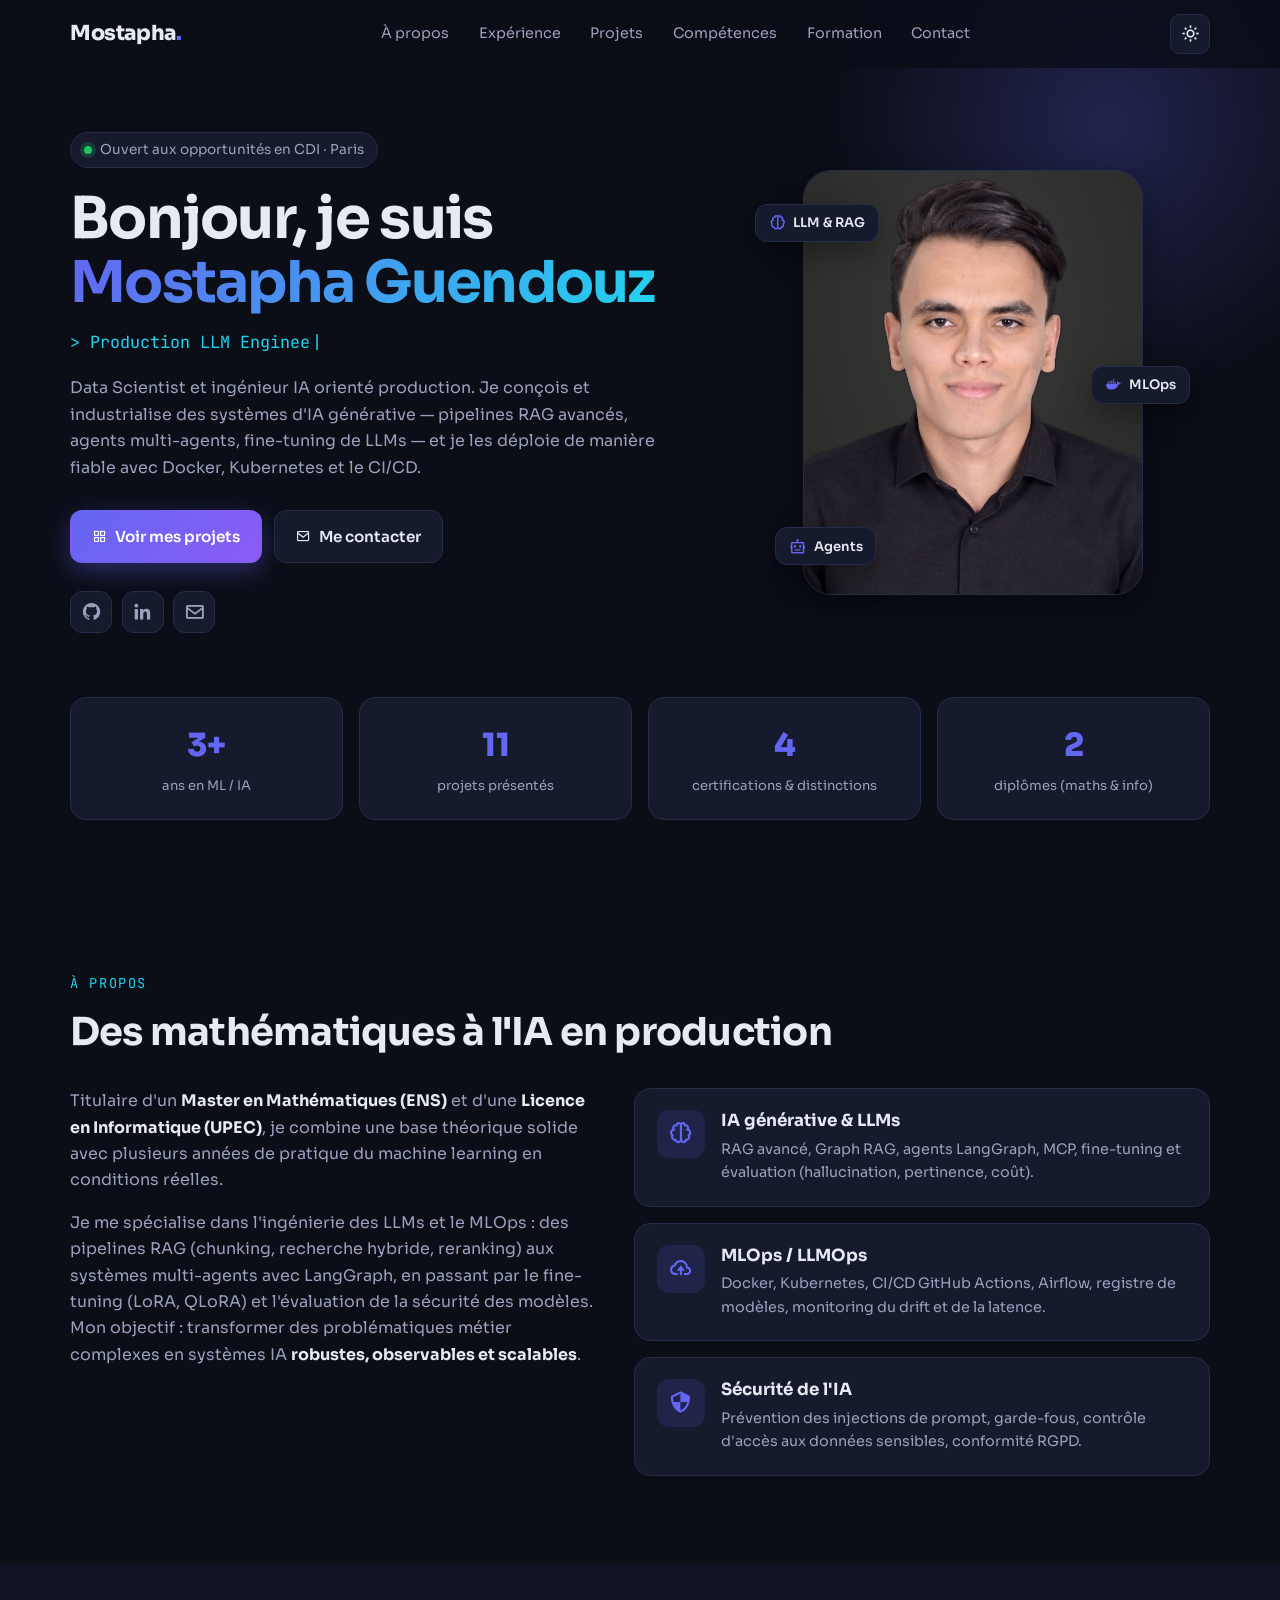
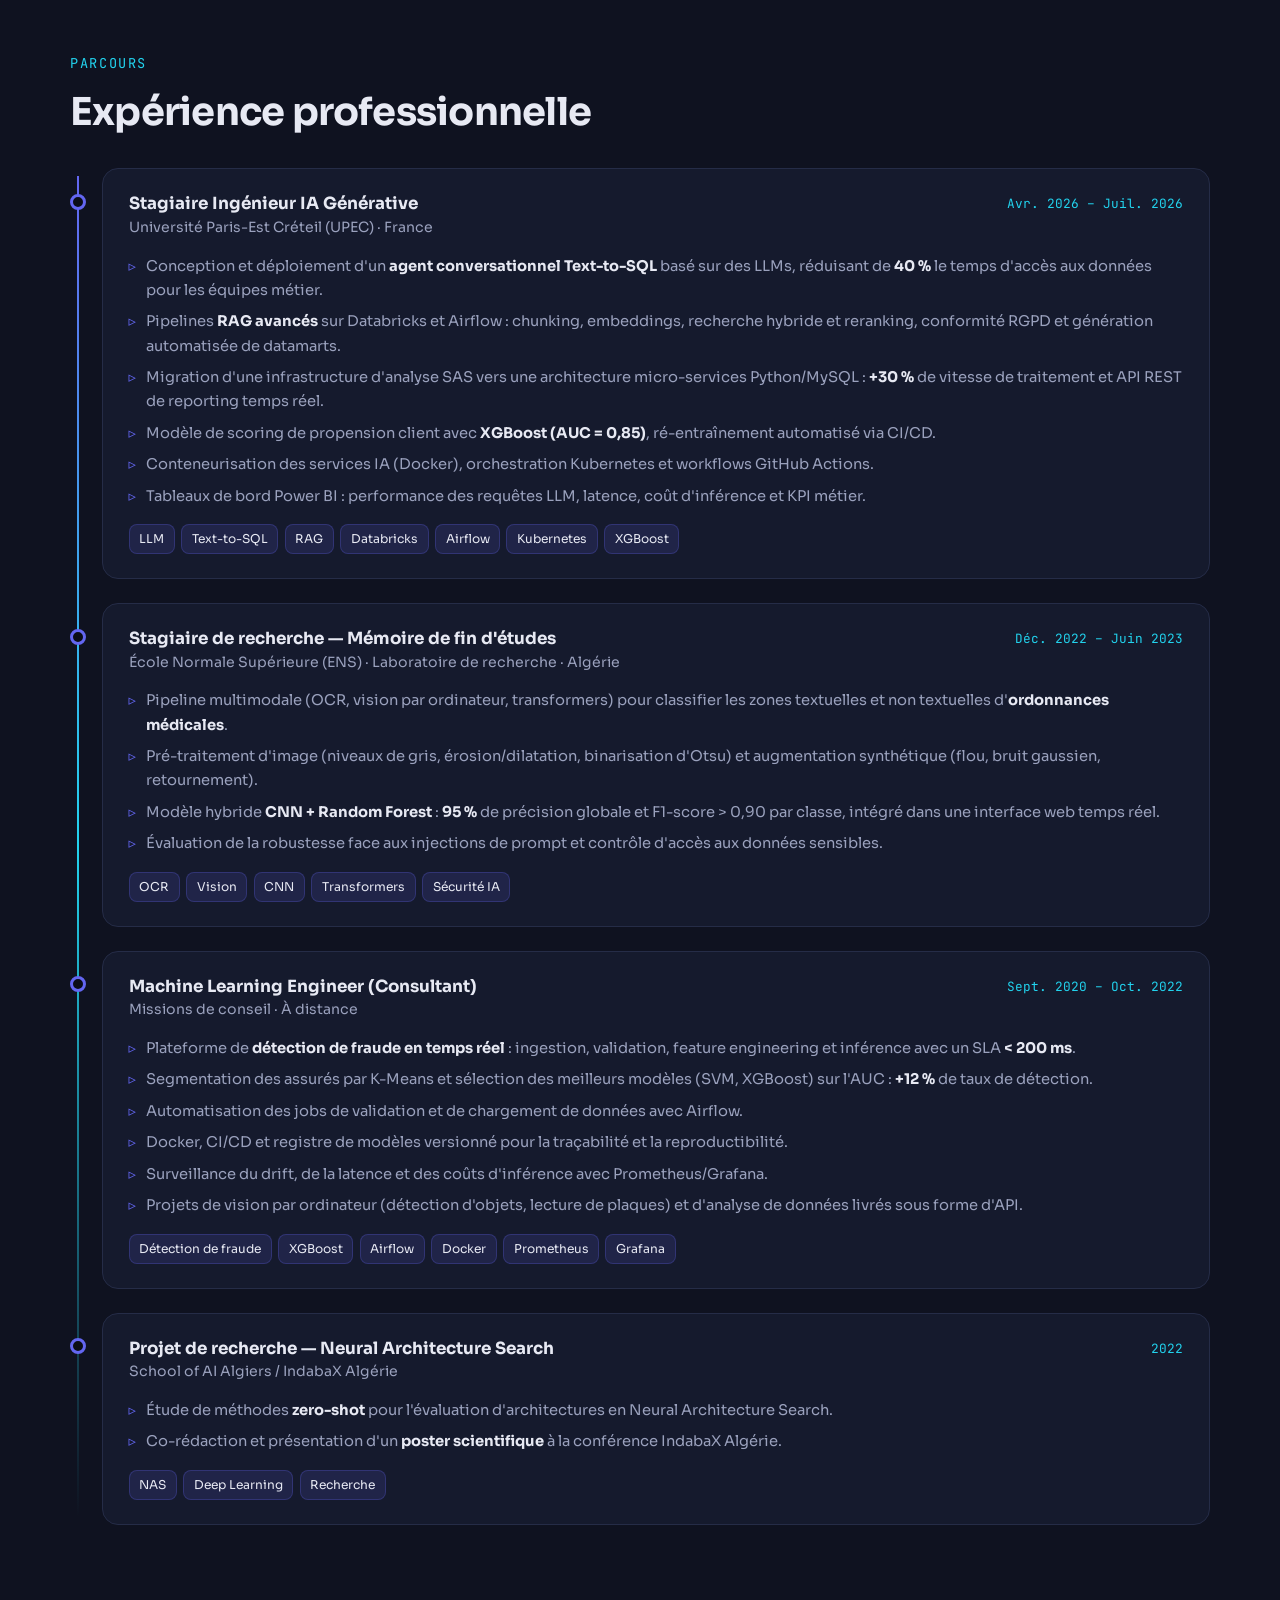
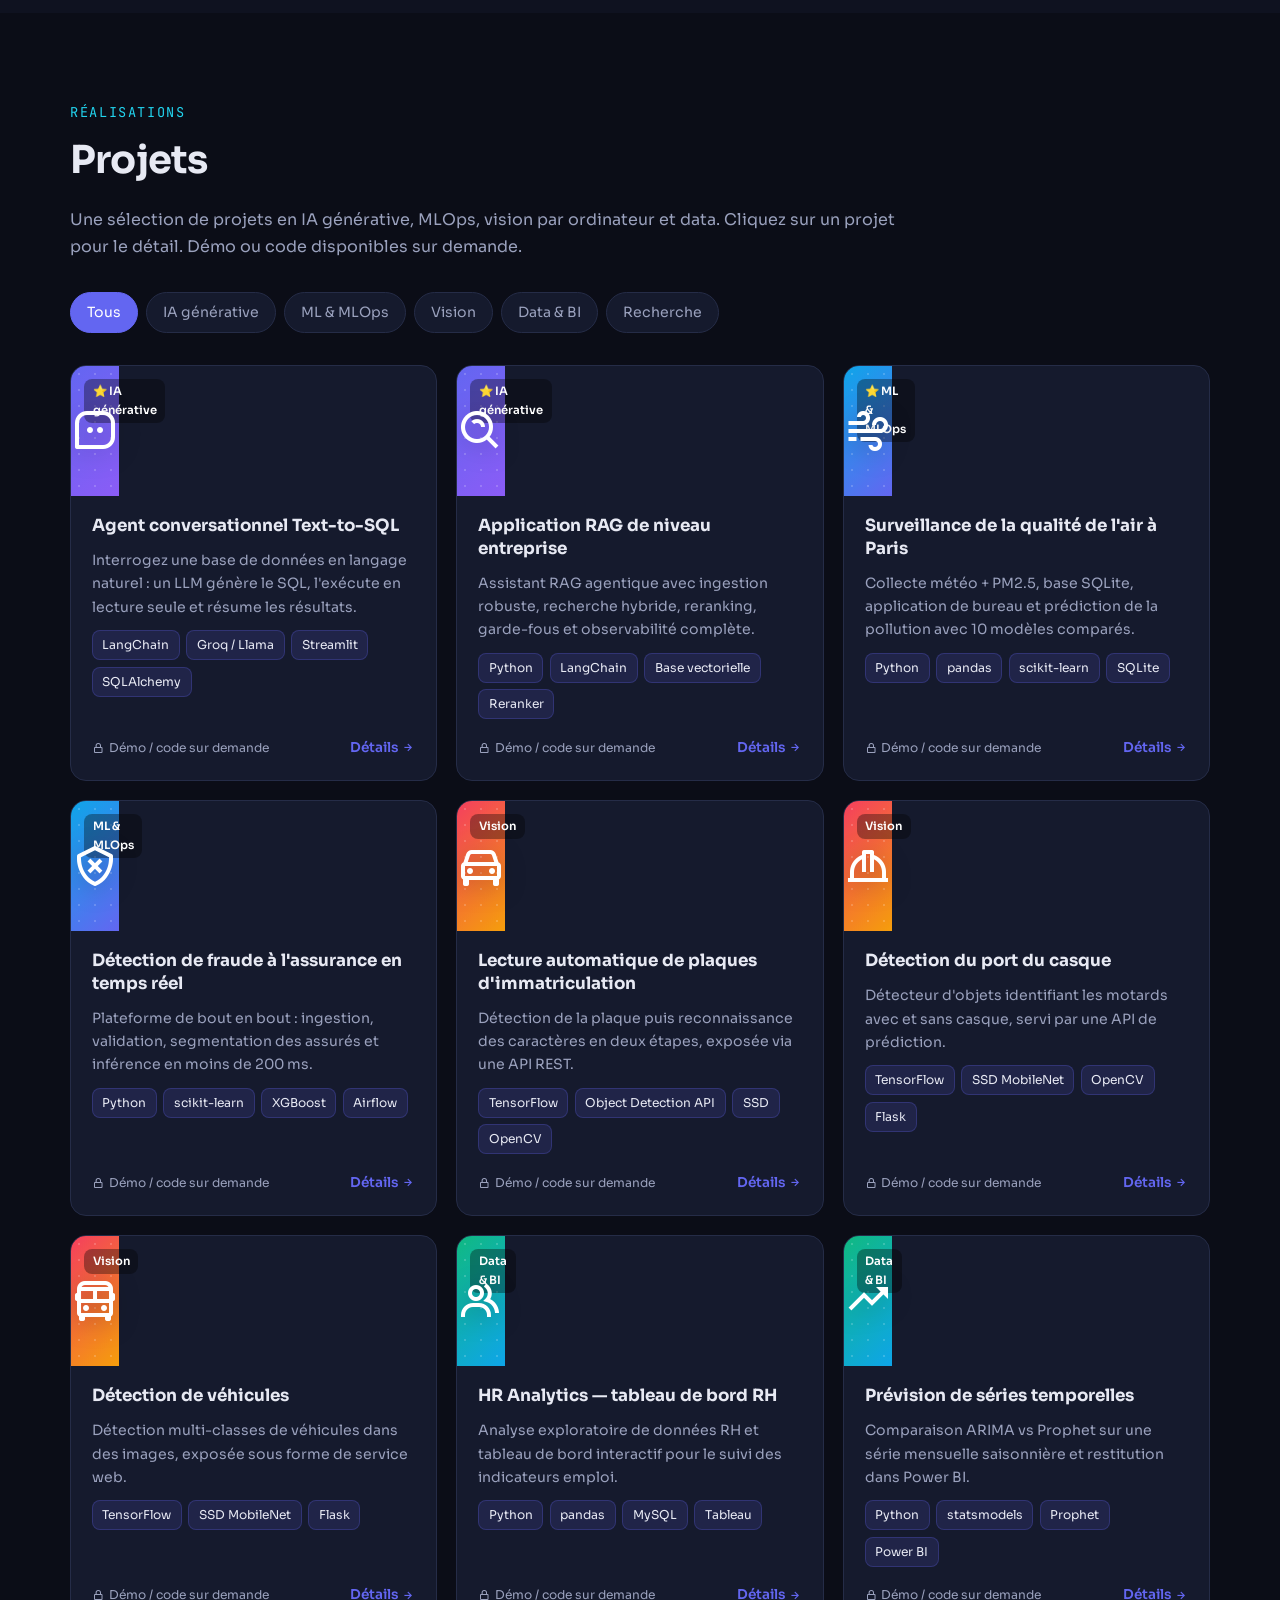
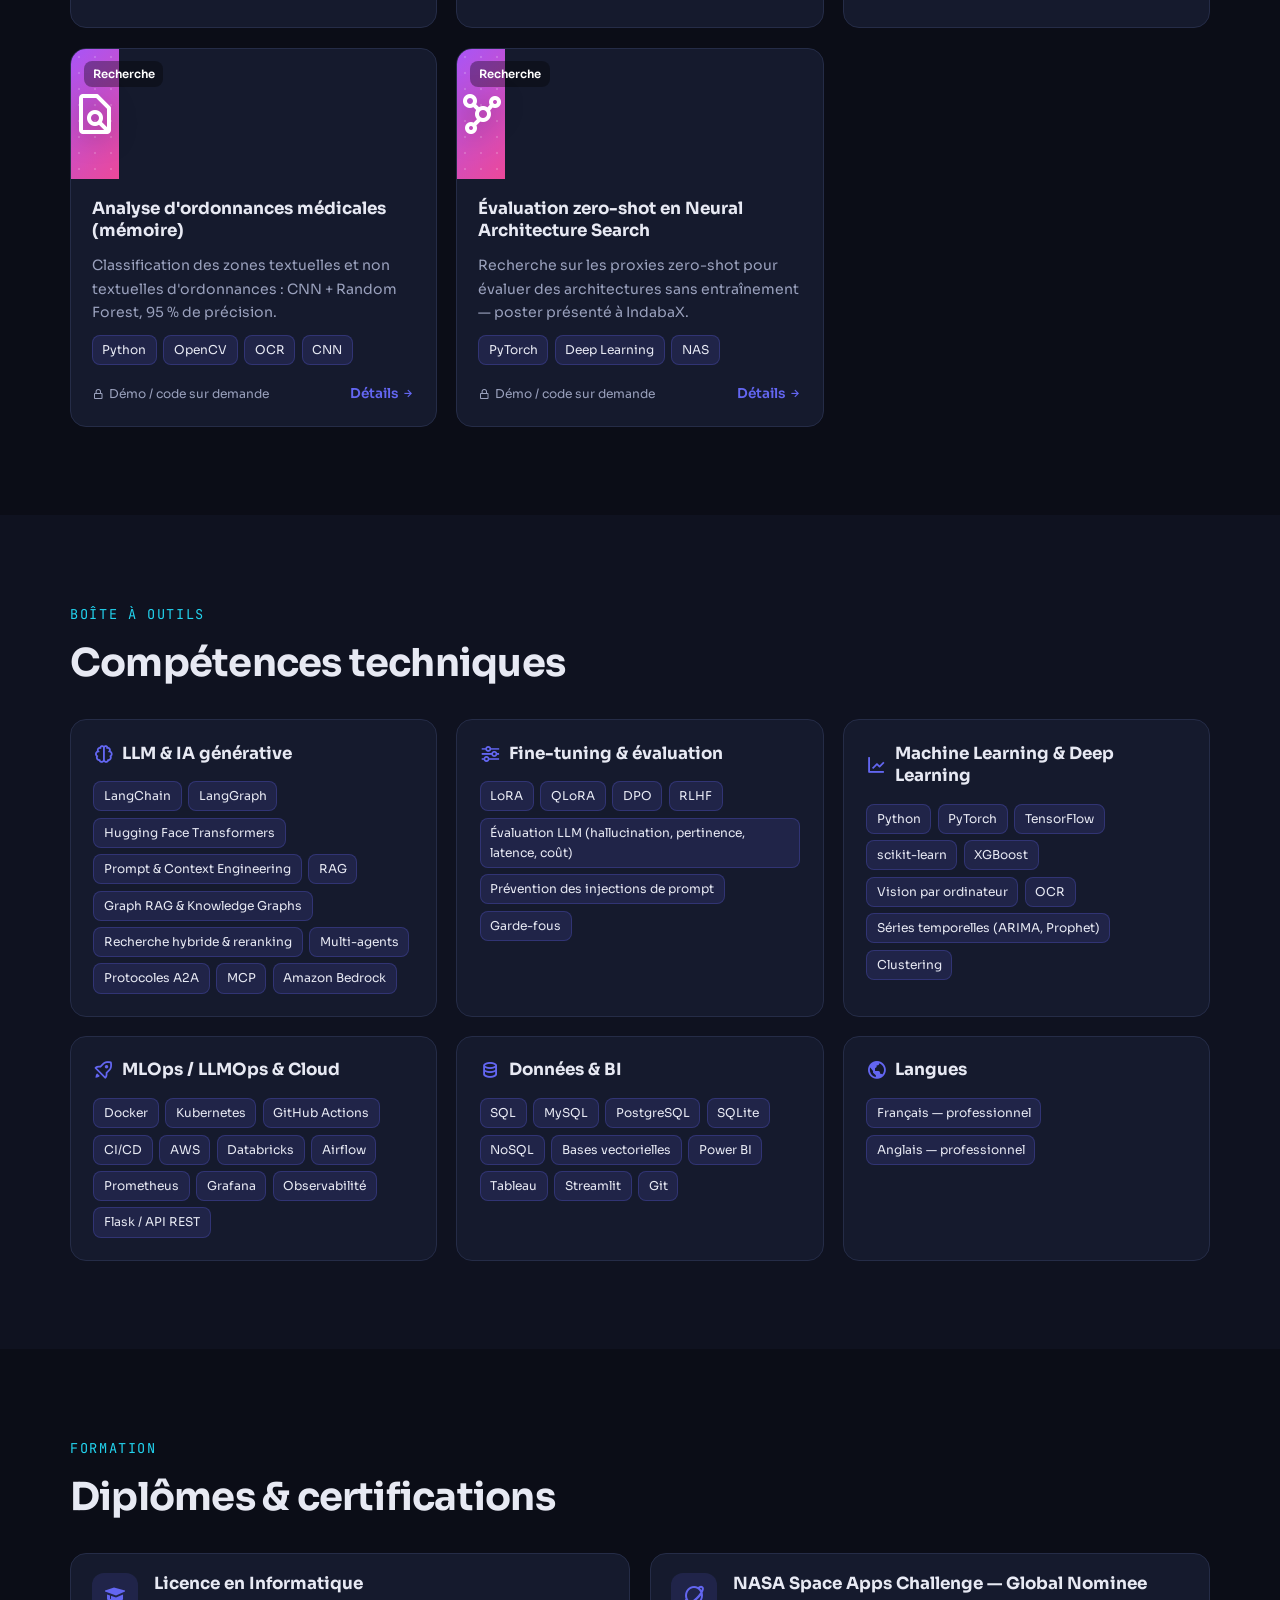
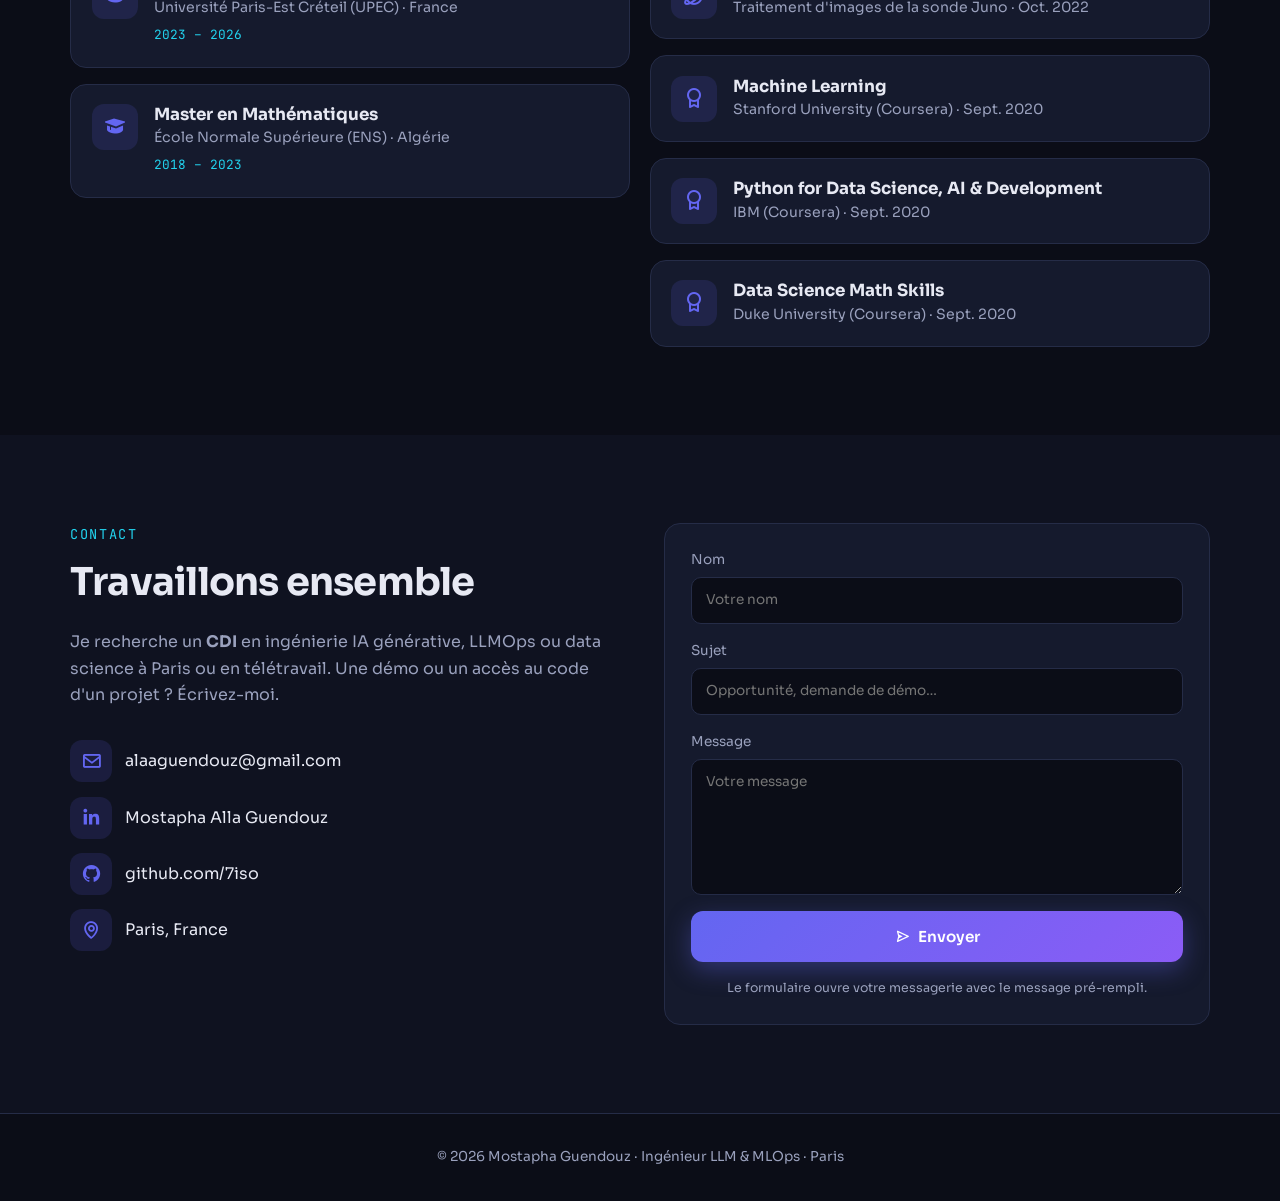
==== index.html @ d2618b4e "Portfolio initial : accueil, expérience, projets, compétences, formation, contact Co-Authored-By: Cl" ====
<!DOCTYPE html>
<html lang="fr" data-theme="dark">
<head>
  <meta charset="UTF-8">
  <meta name="viewport" content="width=device-width, initial-scale=1.0">
  <title>Mostapha Guendouz | Ingénieur LLM & MLOps</title>
  <meta name="description" content="Mostapha Guendouz — Production LLM Engineer, IA générative et MLOps. RAG, agents LangGraph, fine-tuning, déploiement Docker/Kubernetes. Paris, France.">
  <meta property="og:title" content="Mostapha Guendouz | Ingénieur LLM & MLOps">
  <meta property="og:description" content="IA générative, RAG, agents et MLOps en production. Paris, France.">
  <meta property="og:image" content="assets/img/photo.jpg">
  <link rel="icon" href="data:image/svg+xml,<svg xmlns='http://www.w3.org/2000/svg' viewBox='0 0 64 64'><rect width='64' height='64' rx='14' fill='%236366f1'/><text x='50%' y='54%' font-family='Arial' font-weight='700' font-size='30' fill='white' text-anchor='middle' dominant-baseline='middle'>MG</text></svg>">
  <link rel="preconnect" href="https://fonts.googleapis.com">
  <link rel="preconnect" href="https://fonts.gstatic.com" crossorigin>
  <link href="https://fonts.googleapis.com/css2?family=Sora:wght@400;500;600;700;800&family=JetBrains+Mono:wght@400;500&display=swap" rel="stylesheet">
  <link href="https://unpkg.com/boxicons@2.1.4/css/boxicons.min.css" rel="stylesheet">
  <link rel="stylesheet" href="assets/css/style.css">
  <script>try{const t=localStorage.getItem('theme');if(t)document.documentElement.dataset.theme=t;}catch(e){}</script>
</head>
<body>

<header class="nav" id="nav">
  <div class="wrap nav-inner">
    <a href="#accueil" class="brand">Mostapha<span>.</span></a>
    <nav aria-label="Navigation principale">
      <ul class="nav-links" id="navLinks">
        <li><a href="#apropos">À propos</a></li>
        <li><a href="#experience">Expérience</a></li>
        <li><a href="#projets">Projets</a></li>
        <li><a href="#competences">Compétences</a></li>
        <li><a href="#formation">Formation</a></li>
        <li><a href="#contact">Contact</a></li>
      </ul>
    </nav>
    <div class="nav-actions">
      <button class="icon-btn" id="themeToggle" aria-label="Changer de thème"><i class='bx bx-sun'></i></button>
      <button class="icon-btn burger" id="burger" aria-label="Ouvrir le menu" aria-expanded="false"><i class='bx bx-menu'></i></button>
    </div>
  </div>
</header>

<main>
  <!-- ═══ HERO ═══ -->
  <section class="hero" id="accueil">
    <div class="wrap hero-grid">
      <div class="hero-text">
        <p class="eyebrow"><span class="dot"></span> Ouvert aux opportunités en CDI · Paris</p>
        <h1>Bonjour, je suis<br><span class="grad">Mostapha Guendouz</span></h1>
        <p class="role mono">&gt; <span id="typed">Production LLM Engineer</span><span class="caret">|</span></p>
        <p class="lead">
          Data Scientist et ingénieur IA orienté production. Je conçois et industrialise des
          systèmes d'IA générative — pipelines RAG avancés, agents multi-agents, fine-tuning de LLMs —
          et je les déploie de manière fiable avec Docker, Kubernetes et le CI/CD.
        </p>
        <div class="hero-cta">
          <a href="#projets" class="btn btn-primary"><i class='bx bx-grid-alt'></i> Voir mes projets</a>
          <a href="#contact" class="btn btn-ghost"><i class='bx bx-envelope'></i> Me contacter</a>
        </div>
        <div class="socials">
          <a href="https://github.com/7iso" target="_blank" rel="noopener" aria-label="GitHub"><i class='bx bxl-github'></i></a>
          <a href="https://www.linkedin.com/in/mostapha-alla-guendouz-4175531a8/" target="_blank" rel="noopener" aria-label="LinkedIn"><i class='bx bxl-linkedin'></i></a>
          <a href="mailto:alaaguendouz@gmail.com" aria-label="E-mail"><i class='bx bx-envelope'></i></a>
        </div>
      </div>
      <div class="hero-photo">
        <div class="photo-frame">
          <img src="assets/img/photo.jpg" alt="Portrait de Mostapha Guendouz" width="600" height="794">
        </div>
        <div class="chip chip-a"><i class='bx bx-brain'></i> LLM &amp; RAG</div>
        <div class="chip chip-b"><i class='bx bxl-docker'></i> MLOps</div>
        <div class="chip chip-c"><i class='bx bx-bot'></i> Agents</div>
      </div>
    </div>

    <div class="wrap stats">
      <div class="stat"><span class="num" data-count="3" data-suffix="+">0</span><span class="lbl">ans en ML / IA</span></div>
      <div class="stat"><span class="num" data-count="11">0</span><span class="lbl">projets présentés</span></div>
      <div class="stat"><span class="num" data-count="4">0</span><span class="lbl">certifications &amp; distinctions</span></div>
      <div class="stat"><span class="num" data-count="2">0</span><span class="lbl">diplômes (maths &amp; info)</span></div>
    </div>
  </section>

  <!-- ═══ À PROPOS ═══ -->
  <section class="section" id="apropos">
    <div class="wrap">
      <p class="kicker">À propos</p>
      <h2>Des mathématiques à l'IA en production</h2>
      <div class="about-grid">
        <div class="about-text">
          <p>
            Titulaire d'un <strong>Master en Mathématiques (ENS)</strong> et d'une <strong>Licence en Informatique (UPEC)</strong>,
            je combine une base théorique solide avec plusieurs années de pratique du machine learning en conditions réelles.
          </p>
          <p>
            Je me spécialise dans l'ingénierie des LLMs et le MLOps : des pipelines RAG (chunking, recherche hybride, reranking)
            aux systèmes multi-agents avec LangGraph, en passant par le fine-tuning (LoRA, QLoRA) et l'évaluation de la
            sécurité des modèles. Mon objectif : transformer des problématiques métier complexes en systèmes IA
            <strong>robustes, observables et scalables</strong>.
          </p>
        </div>
        <div class="pillars">
          <article class="card pillar">
            <i class='bx bx-brain'></i>
            <h3>IA générative &amp; LLMs</h3>
            <p>RAG avancé, Graph RAG, agents LangGraph, MCP, fine-tuning et évaluation (hallucination, pertinence, coût).</p>
          </article>
          <article class="card pillar">
            <i class='bx bx-cloud-upload'></i>
            <h3>MLOps / LLMOps</h3>
            <p>Docker, Kubernetes, CI/CD GitHub Actions, Airflow, registre de modèles, monitoring du drift et de la latence.</p>
          </article>
          <article class="card pillar">
            <i class='bx bx-shield-quarter'></i>
            <h3>Sécurité de l'IA</h3>
            <p>Prévention des injections de prompt, garde-fous, contrôle d'accès aux données sensibles, conformité RGPD.</p>
          </article>
        </div>
      </div>
    </div>
  </section>

  <!-- ═══ EXPÉRIENCE ═══ -->
  <section class="section alt" id="experience">
    <div class="wrap">
      <p class="kicker">Parcours</p>
      <h2>Expérience professionnelle</h2>
      <ol class="timeline">
        <li class="tl-item">
          <div class="tl-dot"></div>
          <article class="card tl-card">
            <header>
              <div>
                <h3>Stagiaire Ingénieur IA Générative</h3>
                <p class="org">Université Paris-Est Créteil (UPEC) · France</p>
              </div>
              <span class="date">Avr. 2026 – Juil. 2026</span>
            </header>
            <ul>
              <li>Conception et déploiement d'un <strong>agent conversationnel Text-to-SQL</strong> basé sur des LLMs, réduisant de <strong>40 %</strong> le temps d'accès aux données pour les équipes métier.</li>
              <li>Pipelines <strong>RAG avancés</strong> sur Databricks et Airflow : chunking, embeddings, recherche hybride et reranking, conformité RGPD et génération automatisée de datamarts.</li>
              <li>Migration d'une infrastructure d'analyse SAS vers une architecture micro-services Python/MySQL : <strong>+30 %</strong> de vitesse de traitement et API REST de reporting temps réel.</li>
              <li>Modèle de scoring de propension client avec <strong>XGBoost (AUC = 0,85)</strong>, ré-entraînement automatisé via CI/CD.</li>
              <li>Conteneurisation des services IA (Docker), orchestration Kubernetes et workflows GitHub Actions.</li>
              <li>Tableaux de bord Power BI : performance des requêtes LLM, latence, coût d'inférence et KPI métier.</li>
            </ul>
            <div class="tags"><span>LLM</span><span>Text-to-SQL</span><span>RAG</span><span>Databricks</span><span>Airflow</span><span>Kubernetes</span><span>XGBoost</span></div>
          </article>
        </li>
        <li class="tl-item">
          <div class="tl-dot"></div>
          <article class="card tl-card">
            <header>
              <div>
                <h3>Stagiaire de recherche — Mémoire de fin d'études</h3>
                <p class="org">École Normale Supérieure (ENS) · Laboratoire de recherche · Algérie</p>
              </div>
              <span class="date">Déc. 2022 – Juin 2023</span>
            </header>
            <ul>
              <li>Pipeline multimodale (OCR, vision par ordinateur, transformers) pour classifier les zones textuelles et non textuelles d'<strong>ordonnances médicales</strong>.</li>
              <li>Pré-traitement d'image (niveaux de gris, érosion/dilatation, binarisation d'Otsu) et augmentation synthétique (flou, bruit gaussien, retournement).</li>
              <li>Modèle hybride <strong>CNN + Random Forest</strong> : <strong>95 %</strong> de précision globale et F1-score &gt; 0,90 par classe, intégré dans une interface web temps réel.</li>
              <li>Évaluation de la robustesse face aux injections de prompt et contrôle d'accès aux données sensibles.</li>
            </ul>
            <div class="tags"><span>OCR</span><span>Vision</span><span>CNN</span><span>Transformers</span><span>Sécurité IA</span></div>
          </article>
        </li>
        <li class="tl-item">
          <div class="tl-dot"></div>
          <article class="card tl-card">
            <header>
              <div>
                <h3>Machine Learning Engineer (Consultant)</h3>
                <p class="org">Missions de conseil · À distance</p>
              </div>
              <span class="date">Sept. 2020 – Oct. 2022</span>
            </header>
            <ul>
              <li>Plateforme de <strong>détection de fraude en temps réel</strong> : ingestion, validation, feature engineering et inférence avec un SLA <strong>&lt; 200 ms</strong>.</li>
              <li>Segmentation des assurés par K-Means et sélection des meilleurs modèles (SVM, XGBoost) sur l'AUC : <strong>+12 %</strong> de taux de détection.</li>
              <li>Automatisation des jobs de validation et de chargement de données avec Airflow.</li>
              <li>Docker, CI/CD et registre de modèles versionné pour la traçabilité et la reproductibilité.</li>
              <li>Surveillance du drift, de la latence et des coûts d'inférence avec Prometheus/Grafana.</li>
              <li>Projets de vision par ordinateur (détection d'objets, lecture de plaques) et d'analyse de données livrés sous forme d'API.</li>
            </ul>
            <div class="tags"><span>Détection de fraude</span><span>XGBoost</span><span>Airflow</span><span>Docker</span><span>Prometheus</span><span>Grafana</span></div>
          </article>
        </li>
        <li class="tl-item">
          <div class="tl-dot"></div>
          <article class="card tl-card">
            <header>
              <div>
                <h3>Projet de recherche — Neural Architecture Search</h3>
                <p class="org">School of AI Algiers / IndabaX Algérie</p>
              </div>
              <span class="date">2022</span>
            </header>
            <ul>
              <li>Étude de méthodes <strong>zero-shot</strong> pour l'évaluation d'architectures en Neural Architecture Search.</li>
              <li>Co-rédaction et présentation d'un <strong>poster scientifique</strong> à la conférence IndabaX Algérie.</li>
            </ul>
            <div class="tags"><span>NAS</span><span>Deep Learning</span><span>Recherche</span></div>
          </article>
        </li>
      </ol>
    </div>
  </section>

  <!-- ═══ PROJETS ═══ -->
  <section class="section" id="projets">
    <div class="wrap">
      <p class="kicker">Réalisations</p>
      <h2>Projets</h2>
      <p class="section-sub">Une sélection de projets en IA générative, MLOps, vision par ordinateur et data. Cliquez sur un projet pour le détail. Démo ou code disponibles sur demande.</p>
      <div class="filters" role="tablist" aria-label="Filtrer les projets">
        <button class="filter active" data-filter="all">Tous</button>
        <button class="filter" data-filter="llm">IA générative</button>
        <button class="filter" data-filter="mlops">ML &amp; MLOps</button>
        <button class="filter" data-filter="cv">Vision</button>
        <button class="filter" data-filter="data">Data &amp; BI</button>
        <button class="filter" data-filter="research">Recherche</button>
      </div>
      <div class="projects" id="projectGrid"><!-- rendu par main.js --></div>
    </div>
  </section>

  <!-- ═══ COMPÉTENCES ═══ -->
  <section class="section alt" id="competences">
    <div class="wrap">
      <p class="kicker">Boîte à outils</p>
      <h2>Compétences techniques</h2>
      <div class="skills">
        <article class="card skill-group">
          <h3><i class='bx bx-brain'></i> LLM &amp; IA générative</h3>
          <div class="tags"><span>LangChain</span><span>LangGraph</span><span>Hugging Face Transformers</span><span>Prompt &amp; Context Engineering</span><span>RAG</span><span>Graph RAG &amp; Knowledge Graphs</span><span>Recherche hybride &amp; reranking</span><span>Multi-agents</span><span>Protocoles A2A</span><span>MCP</span><span>Amazon Bedrock</span></div>
        </article>
        <article class="card skill-group">
          <h3><i class='bx bx-slider-alt'></i> Fine-tuning &amp; évaluation</h3>
          <div class="tags"><span>LoRA</span><span>QLoRA</span><span>DPO</span><span>RLHF</span><span>Évaluation LLM (hallucination, pertinence, latence, coût)</span><span>Prévention des injections de prompt</span><span>Garde-fous</span></div>
        </article>
        <article class="card skill-group">
          <h3><i class='bx bx-line-chart'></i> Machine Learning &amp; Deep Learning</h3>
          <div class="tags"><span>Python</span><span>PyTorch</span><span>TensorFlow</span><span>scikit-learn</span><span>XGBoost</span><span>Vision par ordinateur</span><span>OCR</span><span>Séries temporelles (ARIMA, Prophet)</span><span>Clustering</span></div>
        </article>
        <article class="card skill-group">
          <h3><i class='bx bx-rocket'></i> MLOps / LLMOps &amp; Cloud</h3>
          <div class="tags"><span>Docker</span><span>Kubernetes</span><span>GitHub Actions</span><span>CI/CD</span><span>AWS</span><span>Databricks</span><span>Airflow</span><span>Prometheus</span><span>Grafana</span><span>Observabilité</span><span>Flask / API REST</span></div>
        </article>
        <article class="card skill-group">
          <h3><i class='bx bx-data'></i> Données &amp; BI</h3>
          <div class="tags"><span>SQL</span><span>MySQL</span><span>PostgreSQL</span><span>SQLite</span><span>NoSQL</span><span>Bases vectorielles</span><span>Power BI</span><span>Tableau</span><span>Streamlit</span><span>Git</span></div>
        </article>
        <article class="card skill-group">
          <h3><i class='bx bx-world'></i> Langues</h3>
          <div class="tags"><span>Français — professionnel</span><span>Anglais — professionnel</span></div>
        </article>
      </div>
    </div>
  </section>

  <!-- ═══ FORMATION ═══ -->
  <section class="section" id="formation">
    <div class="wrap">
      <p class="kicker">Formation</p>
      <h2>Diplômes &amp; certifications</h2>
      <div class="edu-grid">
        <div class="edu-col">
          <article class="card edu">
            <i class='bx bxs-graduation'></i>
            <div>
              <h3>Licence en Informatique</h3>
              <p class="org">Université Paris-Est Créteil (UPEC) · France</p>
              <span class="date">2023 – 2026</span>
            </div>
          </article>
          <article class="card edu">
            <i class='bx bxs-graduation'></i>
            <div>
              <h3>Master en Mathématiques</h3>
              <p class="org">École Normale Supérieure (ENS) · Algérie</p>
              <span class="date">2018 – 2023</span>
            </div>
          </article>
        </div>
        <div class="edu-col">
          <article class="card cert">
            <i class='bx bx-planet'></i>
            <div><h3>NASA Space Apps Challenge — Global Nominee</h3><p class="org">Traitement d'images de la sonde Juno · Oct. 2022</p></div>
          </article>
          <article class="card cert">
            <i class='bx bx-award'></i>
            <div><h3>Machine Learning</h3><p class="org">Stanford University (Coursera) · Sept. 2020</p></div>
          </article>
          <article class="card cert">
            <i class='bx bx-award'></i>
            <div><h3>Python for Data Science, AI &amp; Development</h3><p class="org">IBM (Coursera) · Sept. 2020</p></div>
          </article>
          <article class="card cert">
            <i class='bx bx-award'></i>
            <div><h3>Data Science Math Skills</h3><p class="org">Duke University (Coursera) · Sept. 2020</p></div>
          </article>
        </div>
      </div>
    </div>
  </section>

  <!-- ═══ CONTACT ═══ -->
  <section class="section alt" id="contact">
    <div class="wrap contact">
      <div>
        <p class="kicker">Contact</p>
        <h2>Travaillons ensemble</h2>
        <p class="section-sub">Je recherche un <strong>CDI</strong> en ingénierie IA générative, LLMOps ou data science à Paris ou en télétravail. Une démo ou un accès au code d'un projet ? Écrivez-moi.</p>
        <ul class="contact-list">
          <li><i class='bx bx-envelope'></i><a href="mailto:alaaguendouz@gmail.com">alaaguendouz@gmail.com</a></li>
          <li><i class='bx bxl-linkedin'></i><a href="https://www.linkedin.com/in/mostapha-alla-guendouz-4175531a8/" target="_blank" rel="noopener">Mostapha Alla Guendouz</a></li>
          <li><i class='bx bxl-github'></i><a href="https://github.com/7iso" target="_blank" rel="noopener">github.com/7iso</a></li>
          <li><i class='bx bx-map'></i><span>Paris, France</span></li>
        </ul>
      </div>
      <form class="card contact-form" id="contactForm">
        <label>Nom<input type="text" name="name" required autocomplete="name" placeholder="Votre nom"></label>
        <label>Sujet<input type="text" name="subject" placeholder="Opportunité, demande de démo…"></label>
        <label>Message<textarea name="message" rows="5" required placeholder="Votre message"></textarea></label>
        <button class="btn btn-primary" type="submit"><i class='bx bx-send'></i> Envoyer</button>
        <p class="form-note">Le formulaire ouvre votre messagerie avec le message pré-rempli.</p>
      </form>
    </div>
  </section>
</main>

<footer class="footer">
  <div class="wrap">© <span id="year"></span> Mostapha Guendouz · Ingénieur LLM &amp; MLOps · Paris</div>
</footer>

<!-- Modale projet -->
<div class="modal" id="modal" role="dialog" aria-modal="true" aria-labelledby="modalTitle" hidden>
  <div class="modal-backdrop" data-close></div>
  <div class="modal-panel card">
    <button class="icon-btn modal-close" data-close aria-label="Fermer"><i class='bx bx-x'></i></button>
    <div id="modalBody"></div>
  </div>
</div>

<script src="assets/js/main.js"></script>
</body>
</html>
---- assets/css/style.css ----
:root {
  --bg: #0b0d17;
  --bg-alt: #0f1220;
  --card: #151a2d;
  --card-hover: #1a2038;
  --border: #252c47;
  --text: #e7e9f3;
  --muted: #9aa1bd;
  --accent: #6366f1;
  --accent-2: #22d3ee;
  --accent-soft: rgba(99, 102, 241, .14);
  --shadow: 0 10px 30px rgba(0, 0, 0, .35);
  --radius: 16px;
  --nav-h: 68px;
}
[data-theme="light"] {
  --bg: #f7f8fc;
  --bg-alt: #eef0f8;
  --card: #ffffff;
  --card-hover: #f8f9ff;
  --border: #dfe3f0;
  --text: #151a2d;
  --muted: #5b6283;
  --accent: #4f46e5;
  --accent-2: #0891b2;
  --accent-soft: rgba(79, 70, 229, .1);
  --shadow: 0 10px 30px rgba(30, 40, 90, .08);
}

* { box-sizing: border-box; margin: 0; padding: 0; }
html { scroll-behavior: smooth; scroll-padding-top: var(--nav-h); }
body {
  font-family: 'Sora', system-ui, sans-serif;
  background: var(--bg);
  color: var(--text);
  line-height: 1.65;
  -webkit-font-smoothing: antialiased;
  transition: background .3s, color .3s;
}
img { max-width: 100%; display: block; }
a { color: inherit; text-decoration: none; }
ul { list-style: none; }
button { font: inherit; cursor: pointer; }
.mono { font-family: 'JetBrains Mono', monospace; }
.wrap { width: min(1140px, 100% - 32px); margin-inline: auto; }

/* ── Nav ── */
.nav {
  position: fixed; inset: 0 0 auto; height: var(--nav-h); z-index: 50;
  background: color-mix(in srgb, var(--bg) 80%, transparent);
  backdrop-filter: blur(14px);
  border-bottom: 1px solid transparent;
  transition: border-color .3s;
}
.nav.scrolled { border-bottom-color: var(--border); }
.nav-inner { height: 100%; display: flex; align-items: center; justify-content: space-between; gap: 1rem; }
.brand { font-weight: 800; font-size: 1.3rem; letter-spacing: -.02em; }
.brand span { color: var(--accent); }
.nav-links { display: flex; gap: .25rem; }
.nav-links a { padding: .45rem .8rem; border-radius: 10px; font-size: .9rem; color: var(--muted); transition: color .2s, background .2s; }
.nav-links a:hover, .nav-links a.active { color: var(--text); background: var(--accent-soft); }
.nav-actions { display: flex; gap: .4rem; }
.icon-btn {
  width: 40px; height: 40px; display: grid; place-items: center;
  border-radius: 10px; border: 1px solid var(--border); background: var(--card);
  color: var(--text); font-size: 1.2rem; transition: border-color .2s;
}
.icon-btn:hover { border-color: var(--accent); }
.burger { display: none; }

/* ── Buttons ── */
.btn {
  display: inline-flex; align-items: center; gap: .5rem;
  padding: .8rem 1.3rem; border-radius: 12px; font-weight: 600; font-size: .95rem;
  border: 1px solid transparent; transition: transform .2s, box-shadow .2s, border-color .2s;
}
.btn:hover { transform: translateY(-2px); }
.btn-primary { background: linear-gradient(135deg, var(--accent), #8b5cf6); color: #fff; box-shadow: 0 8px 24px rgba(99, 102, 241, .35); }
.btn-ghost { border-color: var(--border); background: var(--card); }
.btn-ghost:hover { border-color: var(--accent); }

/* ── Hero ── */
.hero { padding: calc(var(--nav-h) + 4rem) 0 4rem; position: relative; overflow: hidden; }
.hero::before {
  content: ""; position: absolute; inset: -20% -10% auto auto; width: 600px; height: 600px;
  background: radial-gradient(circle, rgba(99, 102, 241, .25), transparent 65%);
  pointer-events: none;
}
.hero-grid { display: grid; grid-template-columns: 1.3fr 1fr; gap: 3rem; align-items: center; position: relative; }
.eyebrow { display: inline-flex; align-items: center; gap: .5rem; font-size: .85rem; color: var(--muted); border: 1px solid var(--border); background: var(--card); padding: .35rem .8rem; border-radius: 99px; }
.dot { width: 8px; height: 8px; border-radius: 50%; background: #22c55e; box-shadow: 0 0 0 4px rgba(34, 197, 94, .2); }
.hero h1 { font-size: clamp(2.2rem, 5vw, 3.6rem); line-height: 1.12; margin: 1.2rem 0 .8rem; letter-spacing: -.03em; }
.grad { background: linear-gradient(120deg, var(--accent), var(--accent-2)); -webkit-background-clip: text; background-clip: text; color: transparent; }
.role { color: var(--accent-2); font-size: 1.05rem; min-height: 1.6em; }
.caret { animation: blink 1s steps(1) infinite; margin-left: 2px; }
@keyframes blink { 50% { opacity: 0; } }
.lead { color: var(--muted); margin: 1.2rem 0 1.8rem; max-width: 56ch; }
.hero-cta { display: flex; flex-wrap: wrap; gap: .8rem; }
.socials { display: flex; gap: .6rem; margin-top: 1.8rem; }
.socials a { width: 42px; height: 42px; display: grid; place-items: center; border-radius: 12px; border: 1px solid var(--border); background: var(--card); font-size: 1.3rem; color: var(--muted); transition: color .2s, border-color .2s; }
.socials a:hover { color: var(--accent); border-color: var(--accent); }

.hero-photo { position: relative; justify-self: center; width: min(340px, 80vw); }
.photo-frame {
  border-radius: 28px; overflow: hidden; aspect-ratio: 4 / 5;
  border: 1px solid var(--border); box-shadow: var(--shadow);
  background: linear-gradient(160deg, var(--accent-soft), transparent);
}
.photo-frame img { width: 100%; height: 100%; object-fit: cover; }
.chip {
  position: absolute; display: flex; align-items: center; gap: .4rem;
  padding: .45rem .8rem; border-radius: 12px; font-size: .82rem; font-weight: 600;
  background: var(--card); border: 1px solid var(--border); box-shadow: var(--shadow);
  animation: float 5s ease-in-out infinite;
}
.chip i { color: var(--accent); font-size: 1.1rem; }
.chip-a { top: 8%; left: -14%; }
.chip-b { top: 46%; right: -14%; animation-delay: -1.5s; }
.chip-c { bottom: 7%; left: -8%; animation-delay: -3s; }
@keyframes float { 50% { transform: translateY(-8px); } }

.stats { display: grid; grid-template-columns: repeat(4, 1fr); gap: 1rem; margin-top: 4rem; position: relative; }
.stat { background: var(--card); border: 1px solid var(--border); border-radius: var(--radius); padding: 1.3rem; text-align: center; }
.stat .num { display: block; font-size: 2rem; font-weight: 800; color: var(--accent); }
.stat .lbl { font-size: .82rem; color: var(--muted); }

/* ── Sections ── */
.section { padding: 5.5rem 0; }
.section.alt { background: var(--bg-alt); }
.kicker { font-family: 'JetBrains Mono', monospace; color: var(--accent-2); font-size: .85rem; text-transform: uppercase; letter-spacing: .12em; }
h2 { font-size: clamp(1.7rem, 3.5vw, 2.4rem); letter-spacing: -.02em; margin: .4rem 0 1.5rem; }
h3 { font-size: 1.05rem; line-height: 1.35; }
.section-sub { color: var(--muted); max-width: 70ch; margin-top: -.6rem; margin-bottom: 2rem; }
.card { background: var(--card); border: 1px solid var(--border); border-radius: var(--radius); }

.tags { display: flex; flex-wrap: wrap; gap: .4rem; }
.tags span { font-size: .76rem; padding: .25rem .6rem; border-radius: 8px; background: var(--accent-soft); color: var(--text); border: 1px solid color-mix(in srgb, var(--accent) 25%, transparent); }

/* About */
.about-grid { display: grid; grid-template-columns: 1fr 1.1fr; gap: 2.5rem; align-items: start; }
.about-text p { color: var(--muted); margin-bottom: 1rem; }
.about-text strong { color: var(--text); }
.pillars { display: grid; gap: 1rem; }
.pillar { padding: 1.3rem 1.4rem; display: grid; grid-template-columns: auto 1fr; gap: .3rem 1rem; }
.pillar i { grid-row: span 2; font-size: 1.6rem; color: var(--accent); background: var(--accent-soft); width: 48px; height: 48px; display: grid; place-items: center; border-radius: 12px; }
.pillar p { color: var(--muted); font-size: .9rem; }

/* Timeline */
.timeline { position: relative; padding-left: 2rem; display: grid; gap: 1.5rem; list-style: none; }
.timeline::before { content: ""; position: absolute; left: 7px; top: 8px; bottom: 8px; width: 2px; background: linear-gradient(var(--accent), var(--accent-2), transparent); }
.tl-item { position: relative; }
.tl-dot { position: absolute; left: -2rem; top: 1.6rem; width: 16px; height: 16px; border-radius: 50%; background: var(--bg); border: 3px solid var(--accent); }
.tl-card { padding: 1.5rem 1.6rem; }
.tl-card header { display: flex; justify-content: space-between; gap: 1rem; flex-wrap: wrap; margin-bottom: .9rem; }
.org { color: var(--muted); font-size: .88rem; }
.date { font-family: 'JetBrains Mono', monospace; font-size: .8rem; color: var(--accent-2); white-space: nowrap; }
.tl-card ul { display: grid; gap: .45rem; margin-bottom: 1rem; }
.tl-card li { position: relative; padding-left: 1.1rem; color: var(--muted); font-size: .92rem; }
.tl-card li::before { content: "▹"; position: absolute; left: 0; color: var(--accent); }
.tl-card li strong { color: var(--text); }

/* Projects */
.filters { display: flex; flex-wrap: wrap; gap: .5rem; margin-bottom: 2rem; }
.filter { padding: .5rem 1rem; border-radius: 99px; border: 1px solid var(--border); background: var(--card); color: var(--muted); font-size: .88rem; transition: all .2s; }
.filter:hover { color: var(--text); }
.filter.active { background: var(--accent); border-color: var(--accent); color: #fff; }
.projects { display: grid; grid-template-columns: repeat(auto-fill, minmax(320px, 1fr)); gap: 1.2rem; }
.proj {
  display: flex; flex-direction: column; overflow: hidden; text-align: left; color: var(--text);
  transition: transform .25s, border-color .25s, box-shadow .25s;
}
.proj:hover { transform: translateY(-4px); border-color: var(--accent); box-shadow: var(--shadow); }
.proj.hide { display: none; }
.proj-cover { height: 130px; display: grid; place-items: center; position: relative; font-size: 3rem; color: #fff; }
.proj-cover::after { content: ""; position: absolute; inset: 0; background-image: radial-gradient(rgba(255,255,255,.18) 1px, transparent 1px); background-size: 16px 16px; }
.proj-cover i { position: relative; z-index: 1; filter: drop-shadow(0 4px 12px rgba(0,0,0,.25)); }
.badge { position: absolute; top: .8rem; left: .8rem; z-index: 1; font-size: .72rem; font-weight: 600; padding: .2rem .55rem; border-radius: 8px; background: rgba(0,0,0,.35); color: #fff; }
.proj-body { padding: 1.2rem 1.3rem 1.3rem; display: flex; flex-direction: column; gap: .7rem; flex: 1; }
.proj-body p { color: var(--muted); font-size: .88rem; }
.proj-foot { margin-top: auto; display: flex; justify-content: space-between; align-items: center; padding-top: .4rem; font-size: .85rem; }
.proj-foot .more { color: var(--accent); font-weight: 600; display: inline-flex; align-items: center; gap: .2rem; }
.on-demand { color: var(--muted); font-size: .76rem; display: inline-flex; align-items: center; gap: .3rem; }

/* Skills */
.skills { display: grid; grid-template-columns: repeat(auto-fill, minmax(320px, 1fr)); gap: 1.2rem; }
.skill-group { padding: 1.4rem; }
.skill-group h3 { display: flex; align-items: center; gap: .5rem; margin-bottom: 1rem; }
.skill-group h3 i { color: var(--accent); font-size: 1.3rem; }

/* Education */
.edu-grid { display: grid; grid-template-columns: 1fr 1fr; gap: 1.2rem; }
.edu-col { display: grid; gap: 1rem; align-content: start; }
.edu, .cert { padding: 1.2rem 1.3rem; display: flex; gap: 1rem; align-items: flex-start; }
.edu > i, .cert > i { font-size: 1.5rem; color: var(--accent); background: var(--accent-soft); min-width: 46px; height: 46px; display: grid; place-items: center; border-radius: 12px; }
.edu .date { display: inline-block; margin-top: .3rem; }

/* Contact */
.contact { display: grid; grid-template-columns: 1fr 1fr; gap: 3rem; align-items: start; }
.contact-list { display: grid; gap: .9rem; }
.contact-list li { display: flex; align-items: center; gap: .8rem; }
.contact-list i { font-size: 1.3rem; color: var(--accent); background: var(--accent-soft); width: 42px; height: 42px; display: grid; place-items: center; border-radius: 12px; }
.contact-list a:hover { color: var(--accent); }
.contact-form { padding: 1.6rem; display: grid; gap: 1rem; }
.contact-form label { display: grid; gap: .35rem; font-size: .85rem; color: var(--muted); }
.contact-form input, .contact-form textarea {
  font: inherit; color: var(--text); background: var(--bg); border: 1px solid var(--border);
  border-radius: 10px; padding: .7rem .9rem; resize: vertical;
}
.contact-form input:focus, .contact-form textarea:focus { outline: none; border-color: var(--accent); }
.contact-form .btn { justify-content: center; border: none; }
.form-note { font-size: .78rem; color: var(--muted); text-align: center; }

.footer { padding: 2rem 0; text-align: center; color: var(--muted); font-size: .85rem; border-top: 1px solid var(--border); }

/* Modal */
.modal { position: fixed; inset: 0; z-index: 100; display: grid; place-items: center; padding: 16px; }
.modal[hidden] { display: none; }
.modal-backdrop { position: absolute; inset: 0; background: rgba(5, 7, 15, .7); backdrop-filter: blur(4px); }
.modal-panel { position: relative; width: min(720px, 100%); max-height: 88vh; overflow-y: auto; padding: 0; animation: pop .25s ease; }
@keyframes pop { from { transform: translateY(14px); opacity: 0; } }
.modal-close { position: absolute; top: .8rem; right: .8rem; z-index: 2; }
.modal-head { padding: 1.8rem 1.8rem 1.4rem; color: #fff; }
.modal-head .badge { position: static; display: inline-block; margin-bottom: .6rem; }
.modal-head h3 { font-size: 1.4rem; }
.modal-head p { opacity: .9; font-size: .9rem; margin-top: .3rem; }
.modal-content { padding: 1.5rem 1.8rem 1.8rem; display: grid; gap: 1.2rem; }
.modal-content h4 { font-size: .8rem; text-transform: uppercase; letter-spacing: .1em; color: var(--accent-2); font-family: 'JetBrains Mono', monospace; margin-bottom: .5rem; }
.modal-content > p { color: var(--muted); }
.modal-content ul { display: grid; gap: .4rem; }
.modal-content li { position: relative; padding-left: 1.1rem; color: var(--muted); font-size: .92rem; }
.modal-content li::before { content: "▹"; position: absolute; left: 0; color: var(--accent); }
.metrics { display: flex; flex-wrap: wrap; gap: .6rem; }
.metric { padding: .6rem .9rem; border-radius: 12px; background: var(--accent-soft); font-weight: 700; color: var(--accent); font-size: .95rem; }
.metric small { display: block; font-weight: 400; font-size: .72rem; color: var(--muted); }
.request { display: flex; flex-wrap: wrap; align-items: center; justify-content: space-between; gap: 1rem; padding: 1rem 1.2rem; border-radius: 12px; border: 1px dashed var(--border); }
.request span { color: var(--muted); font-size: .88rem; display: inline-flex; align-items: center; gap: .4rem; }

/* Reveal */
.reveal { opacity: 0; transform: translateY(18px); transition: opacity .6s ease, transform .6s ease; }
.reveal.in { opacity: 1; transform: none; }

/* ── Responsive ── */
@media (max-width: 960px) {
  .hero-grid, .about-grid, .contact, .edu-grid { grid-template-columns: 1fr; }
  .hero-photo { order: -1; width: min(260px, 70vw); }
  .chip-a { left: -20%; } .chip-b { right: -20%; } .chip-c { left: -12%; }
  .stats { grid-template-columns: repeat(2, 1fr); }
}
@media (max-width: 820px) {
  .burger { display: grid; }
  .nav-links {
    position: fixed; top: var(--nav-h); left: 0; right: 0; flex-direction: column; gap: 0;
    background: var(--bg); border-bottom: 1px solid var(--border); padding: .5rem 16px 1rem;
    transform: translateY(-120%); transition: transform .3s; z-index: -1;
  }
  .nav-links.open { transform: none; }
  .nav-links a { display: block; padding: .8rem; }
}
@media (max-width: 520px) {
  .projects, .skills { grid-template-columns: 1fr; }
  .chip { display: none; }
  .section { padding: 4rem 0; }
  .modal-head, .modal-content { padding-left: 1.2rem; padding-right: 1.2rem; }
}
@media (prefers-reduced-motion: reduce) {
  html { scroll-behavior: auto; }
  *, *::before, *::after { animation: none !important; transition: none !important; }
  .reveal { opacity: 1; transform: none; }
}
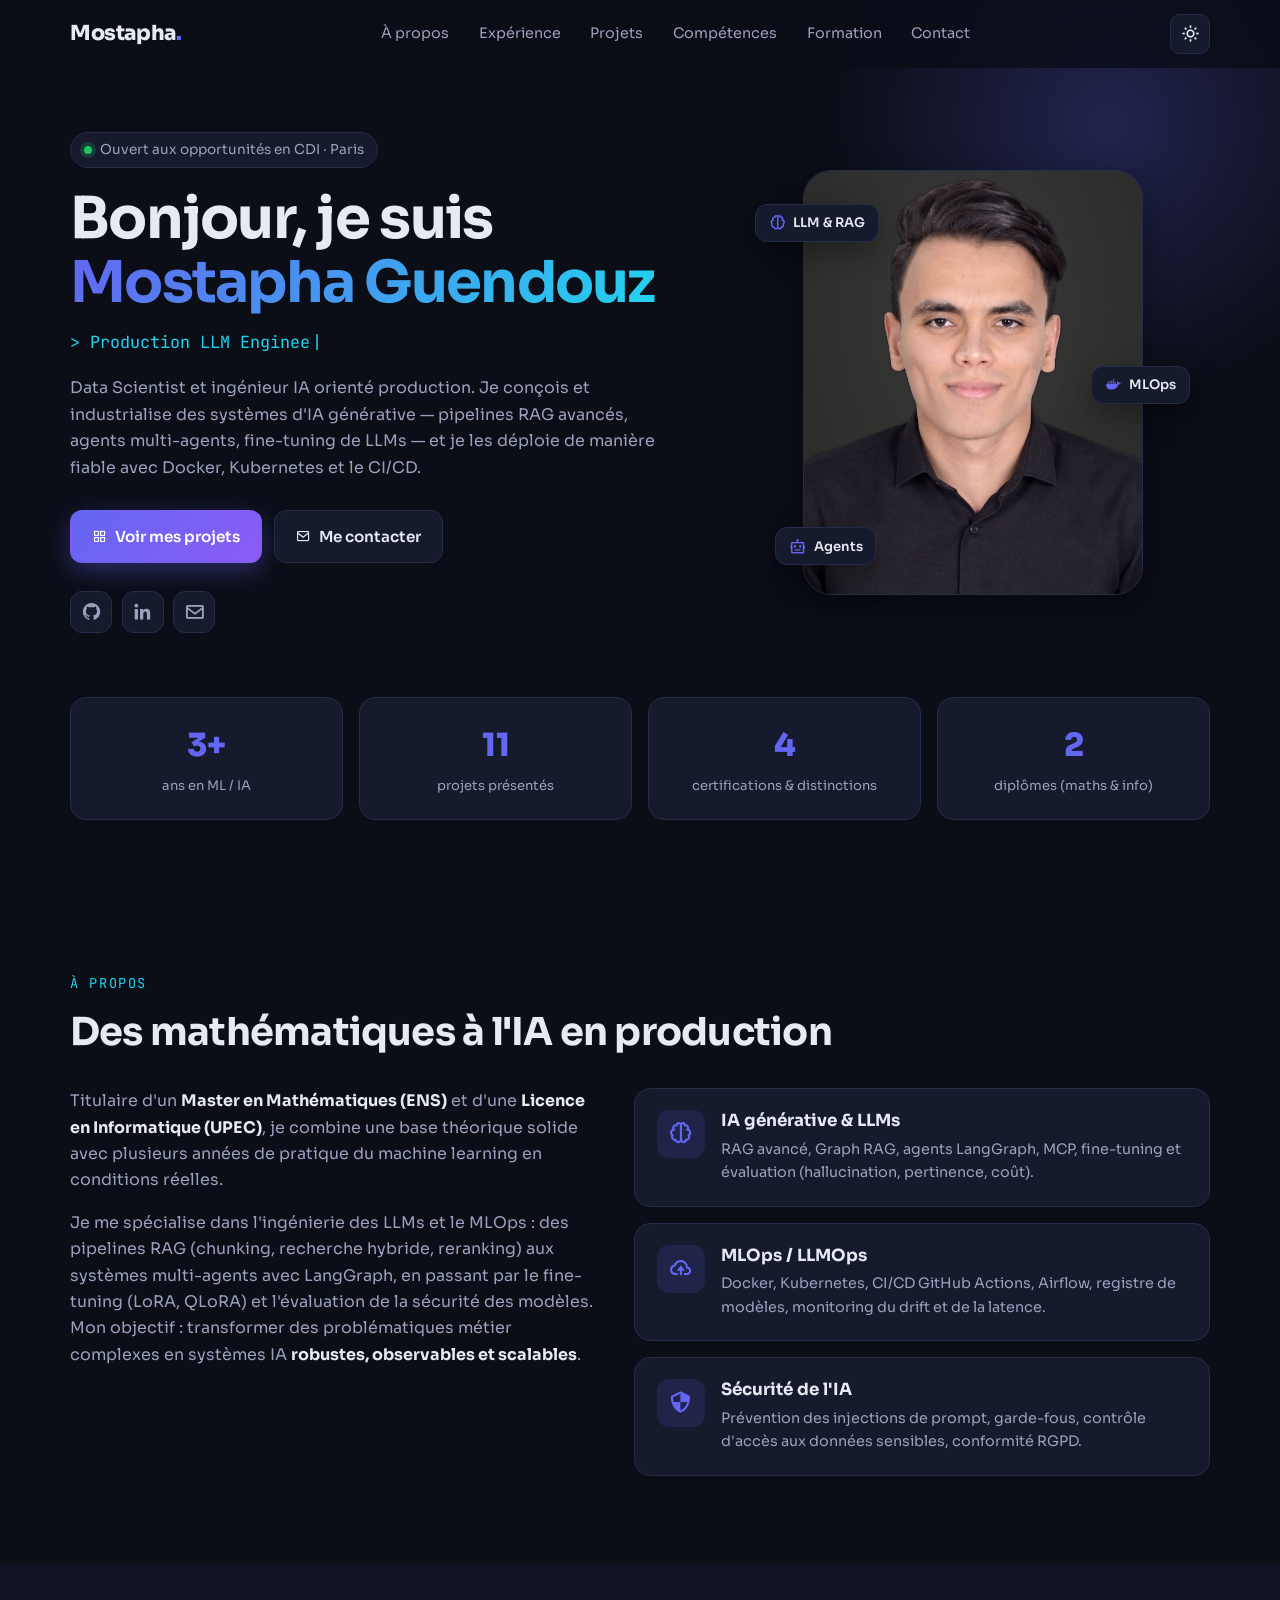
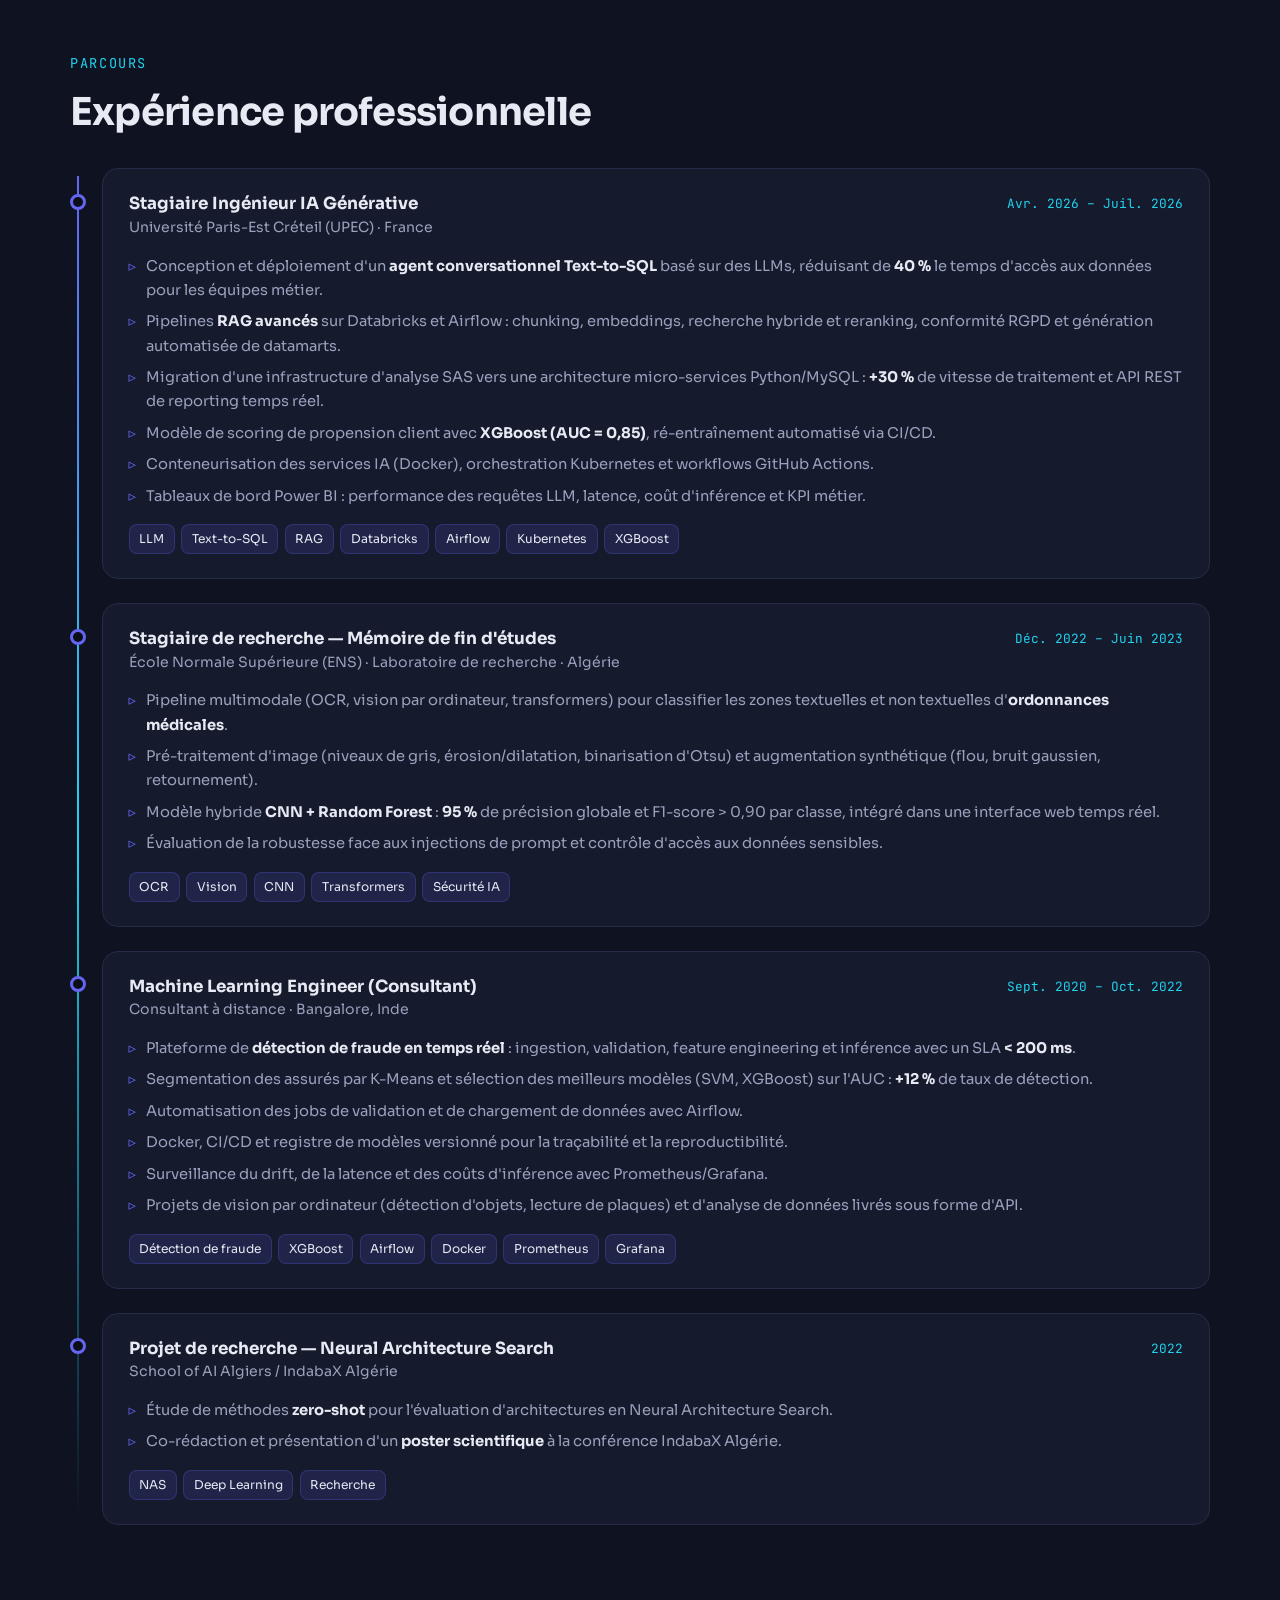
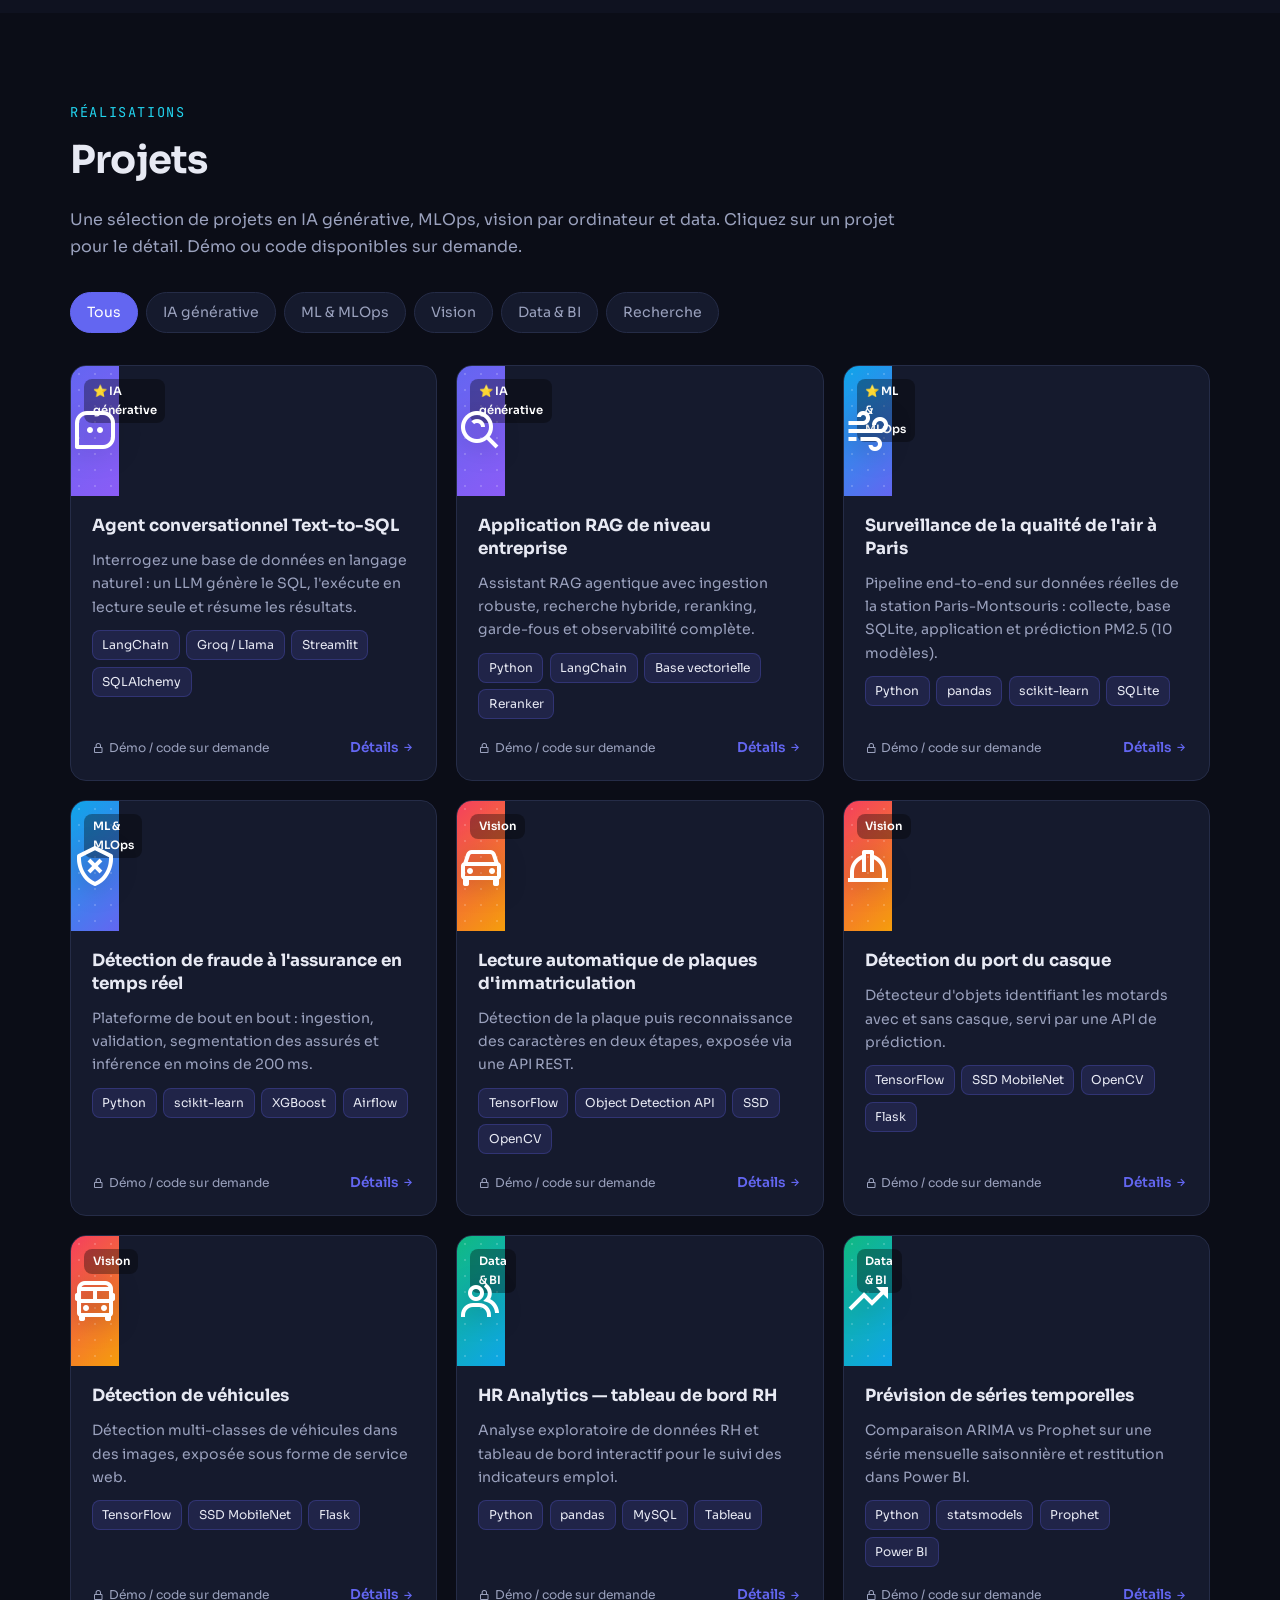
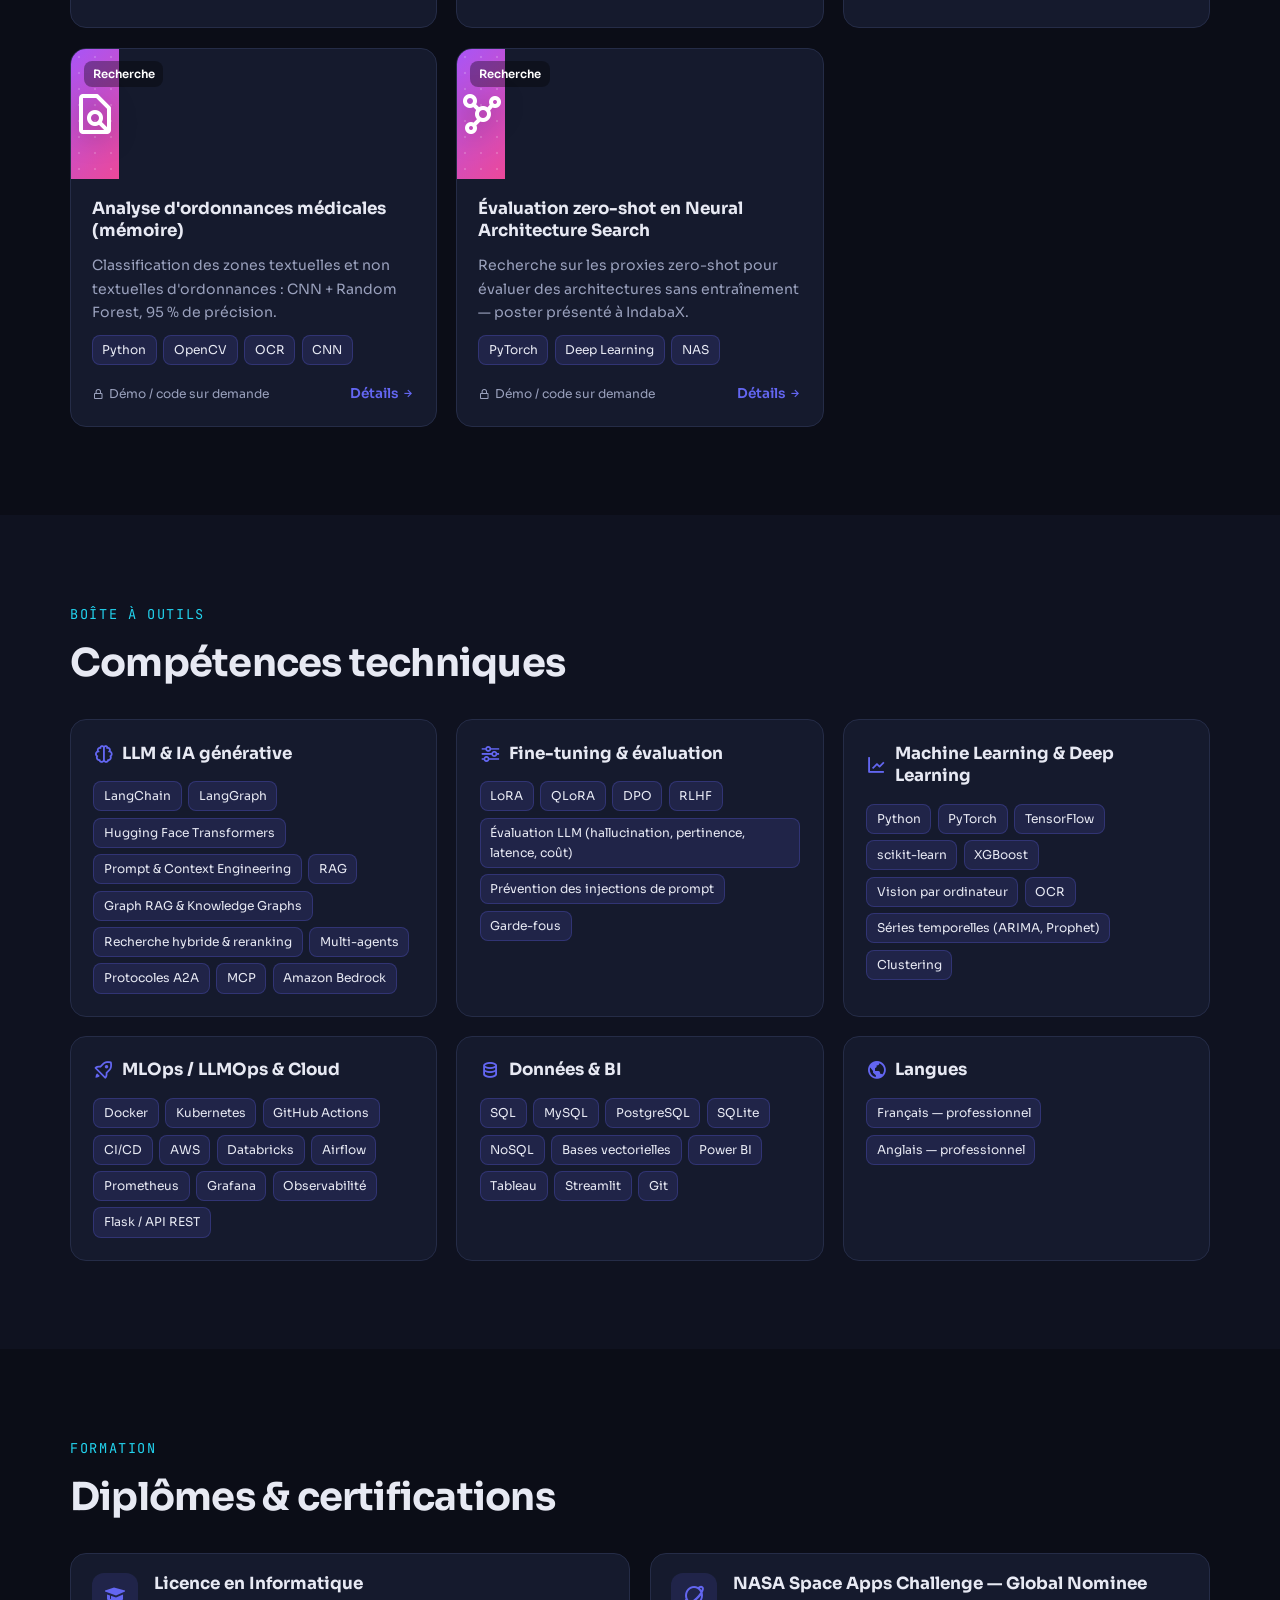
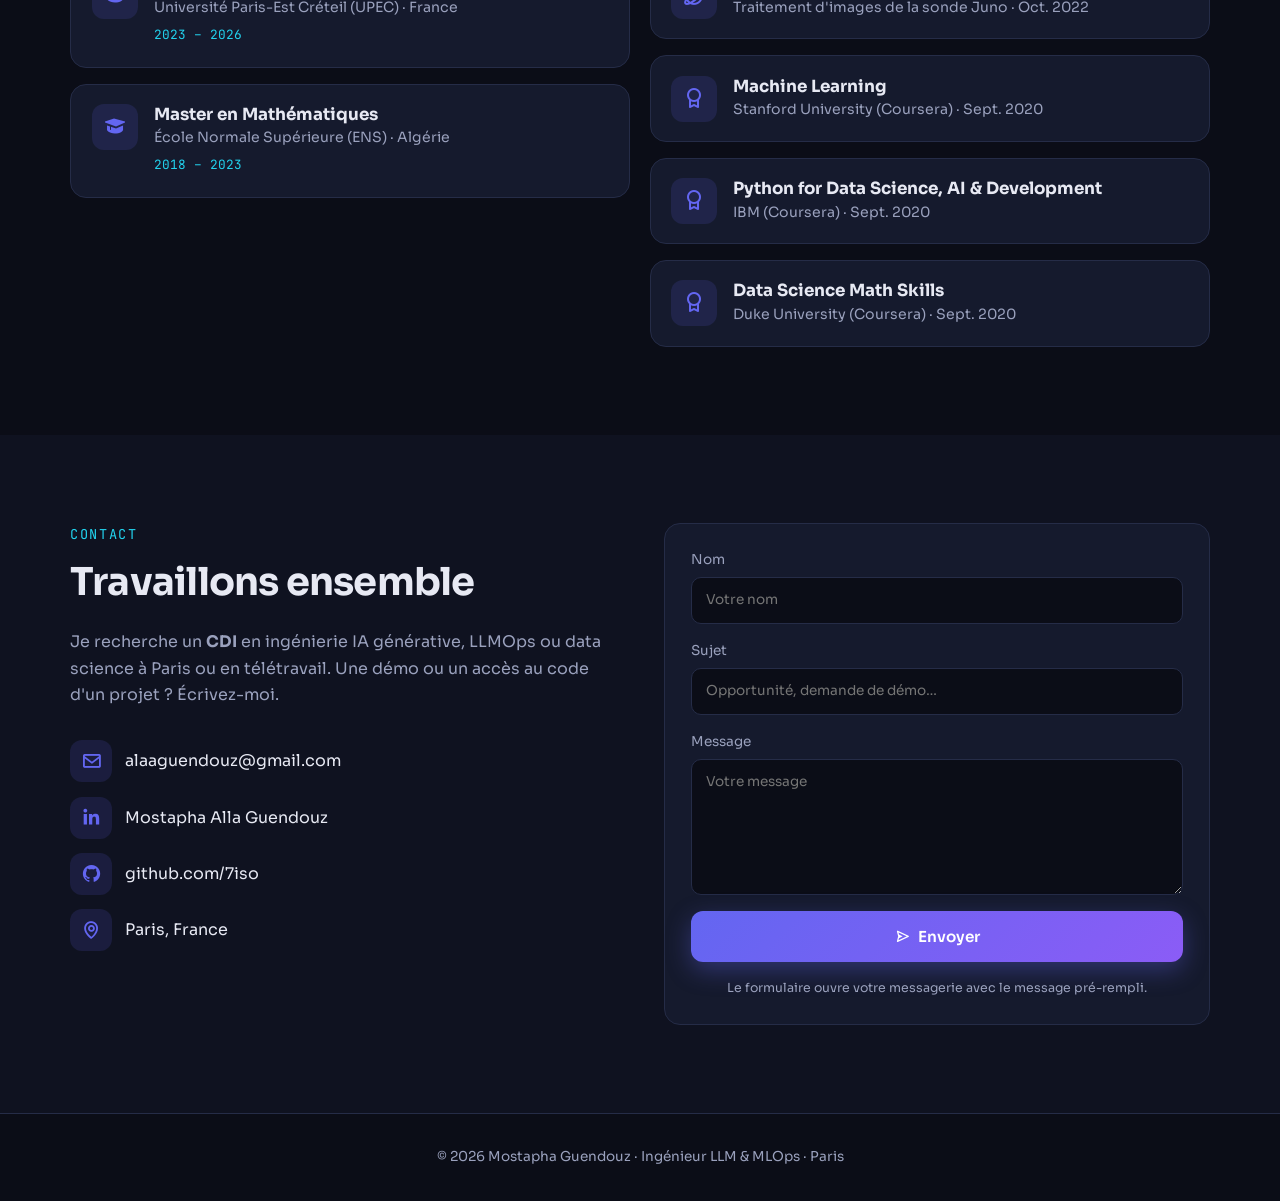
==== commit 168c2fc2: "Précise le contexte des projets : freelance, consultant à distance (Bangalore), pipeline AQI end-to-" ====
--- a/index.html
+++ b/index.html
@@ -170,7 +170,7 @@
             <header>
               <div>
                 <h3>Machine Learning Engineer (Consultant)</h3>
-                <p class="org">Missions de conseil · À distance</p>
+                <p class="org">Consultant à distance · Bangalore, Inde</p>
               </div>
               <span class="date">Sept. 2020 – Oct. 2022</span>
             </header>
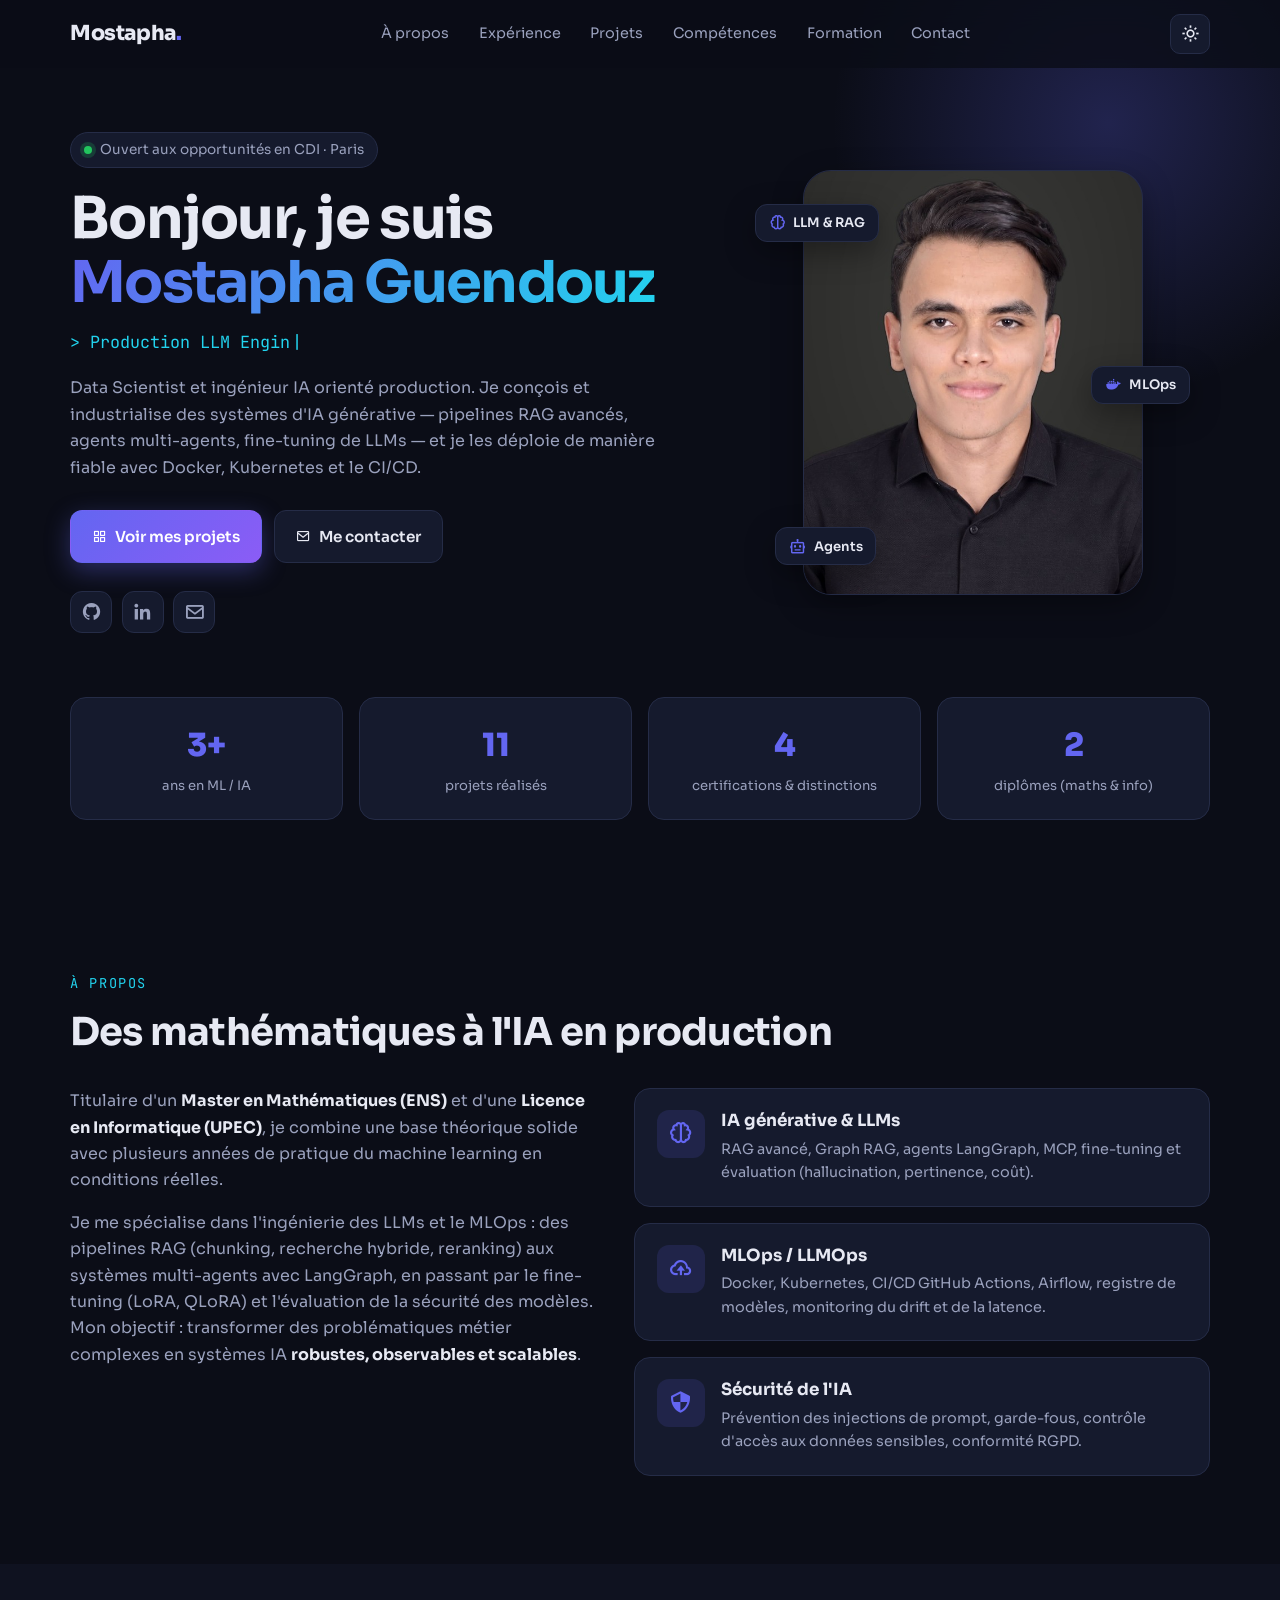
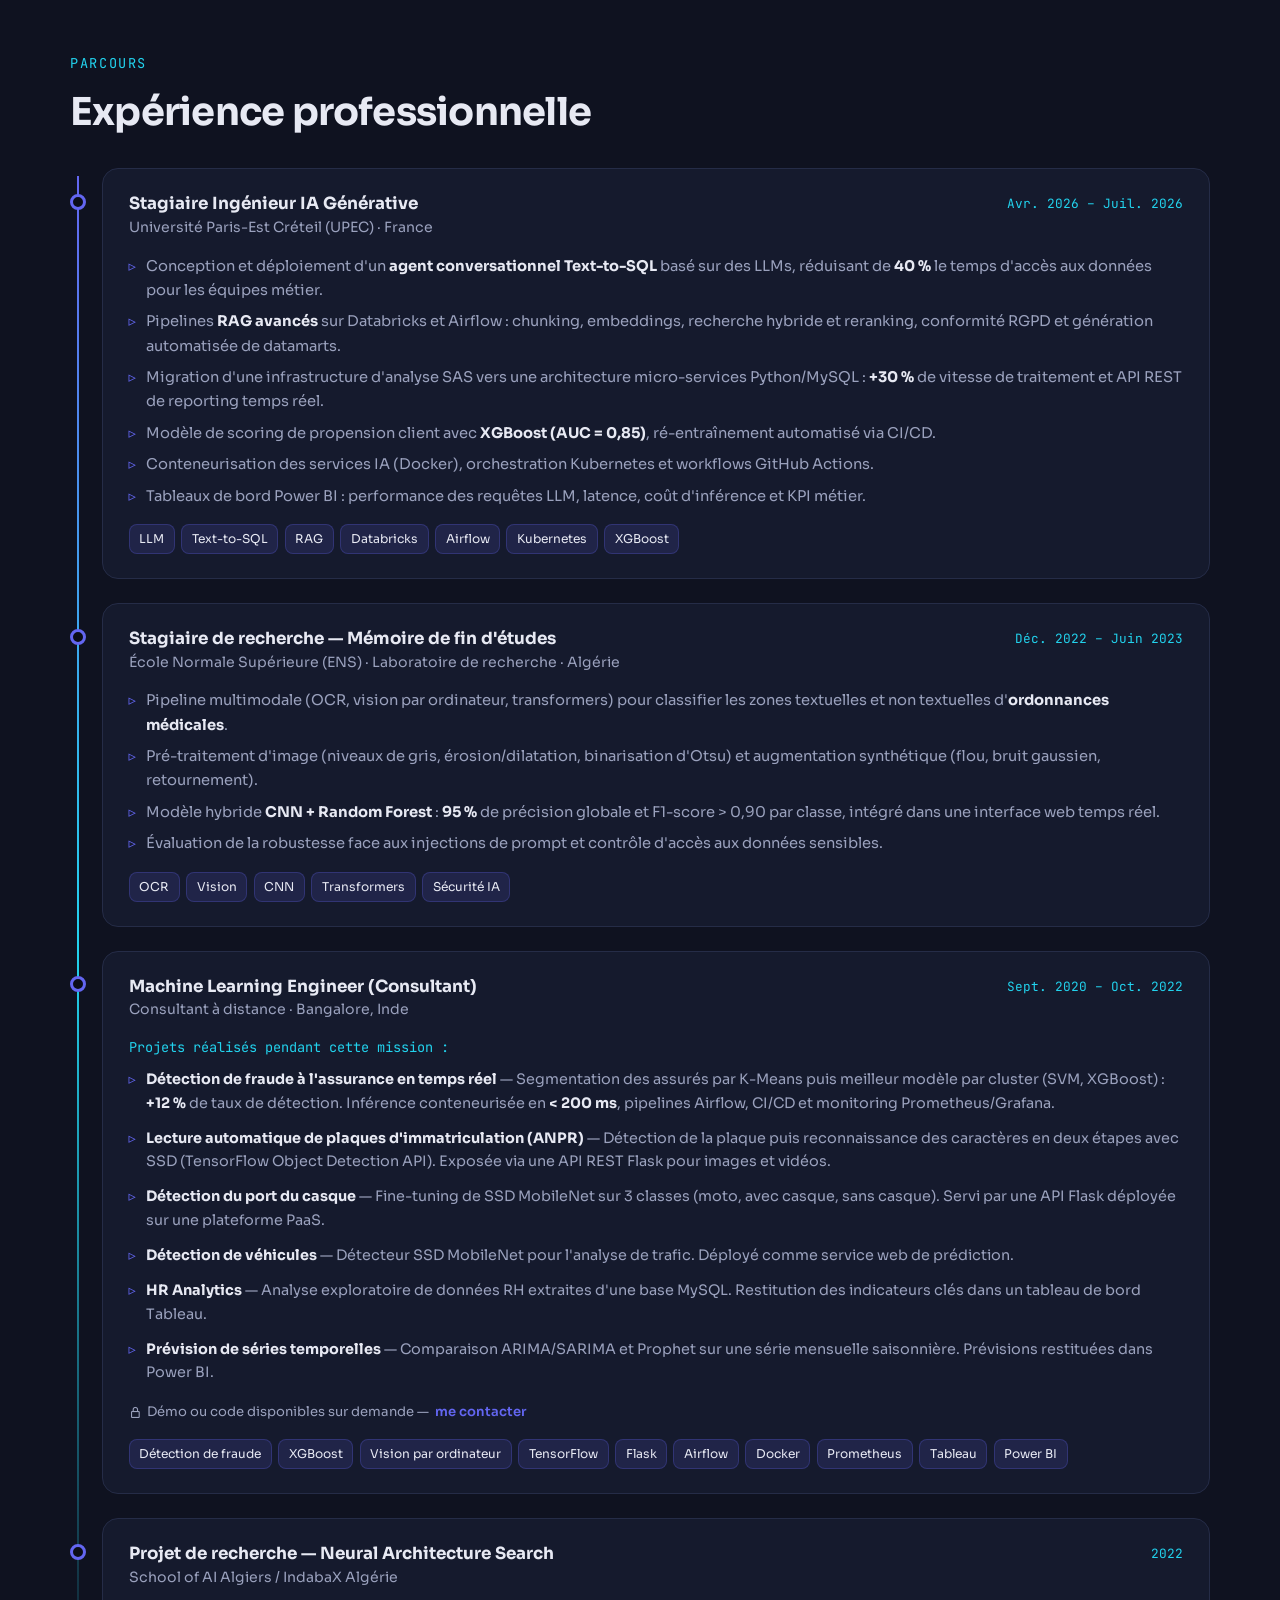
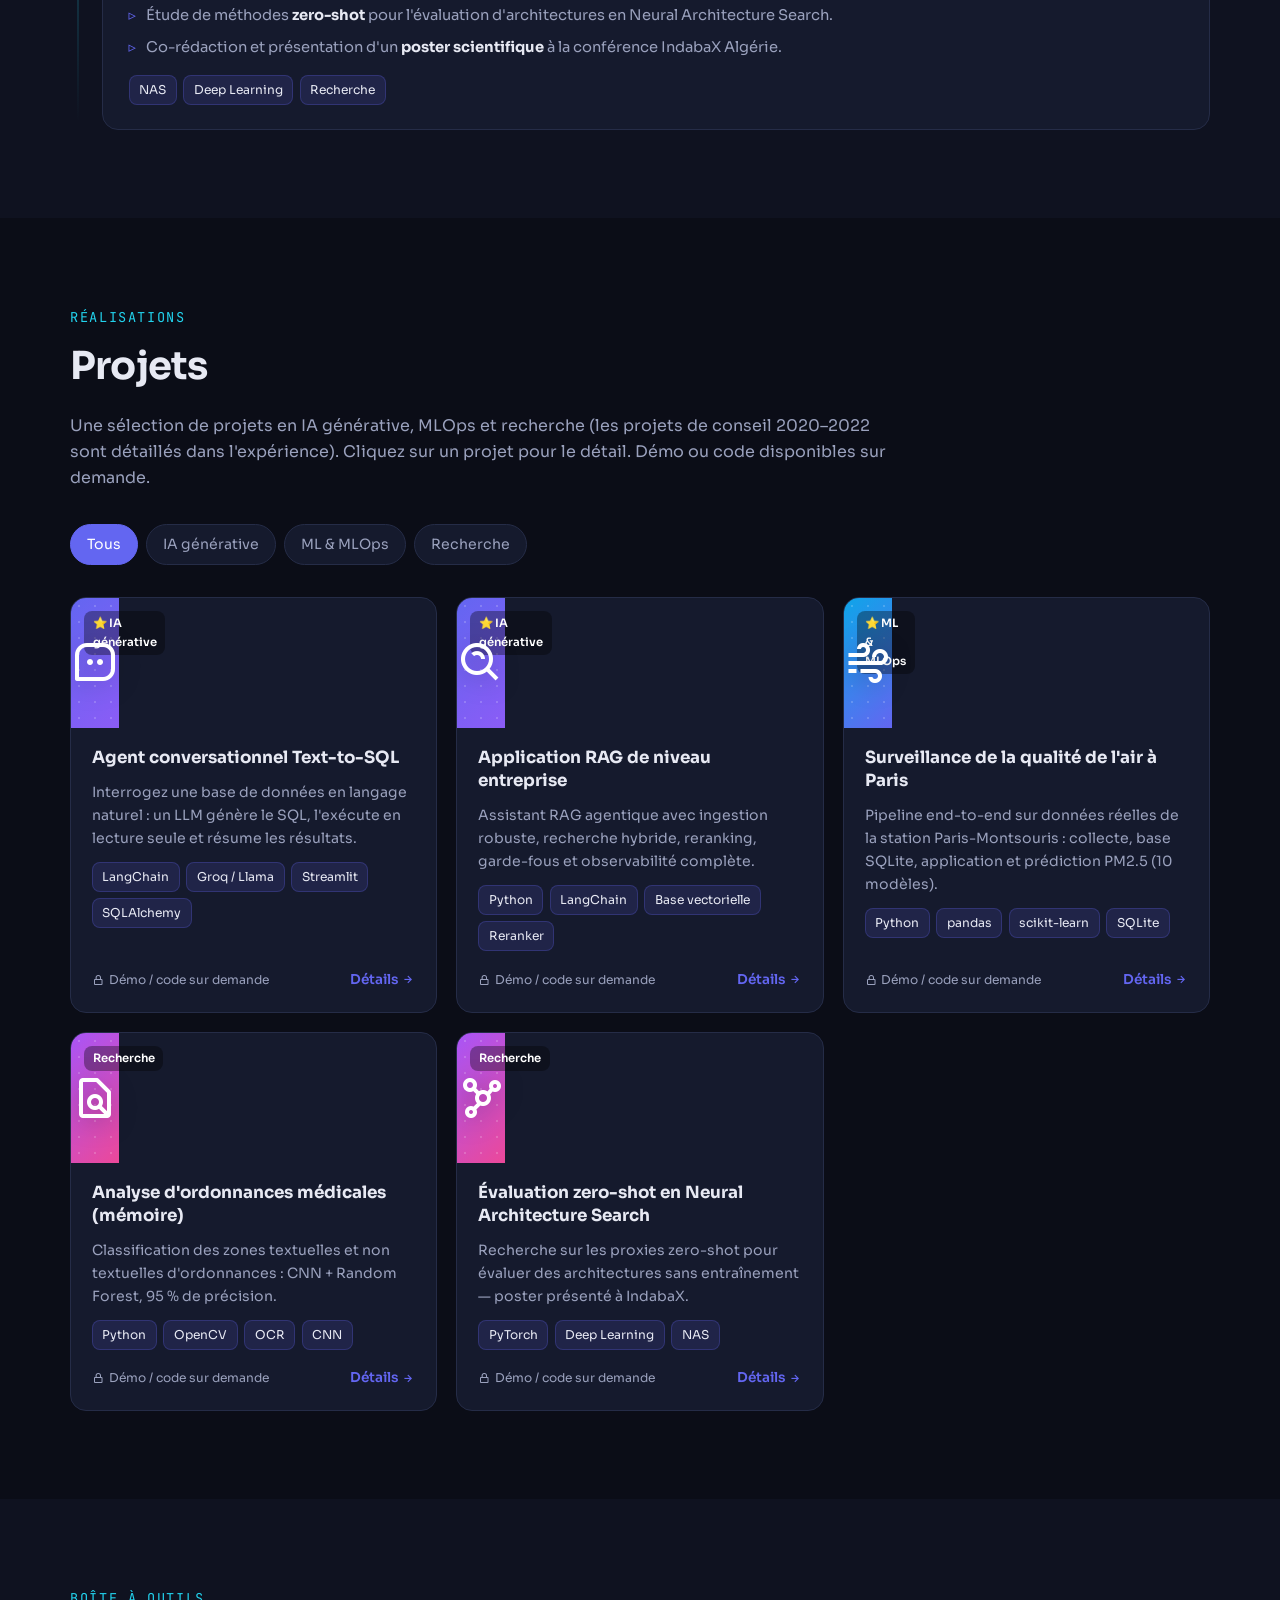
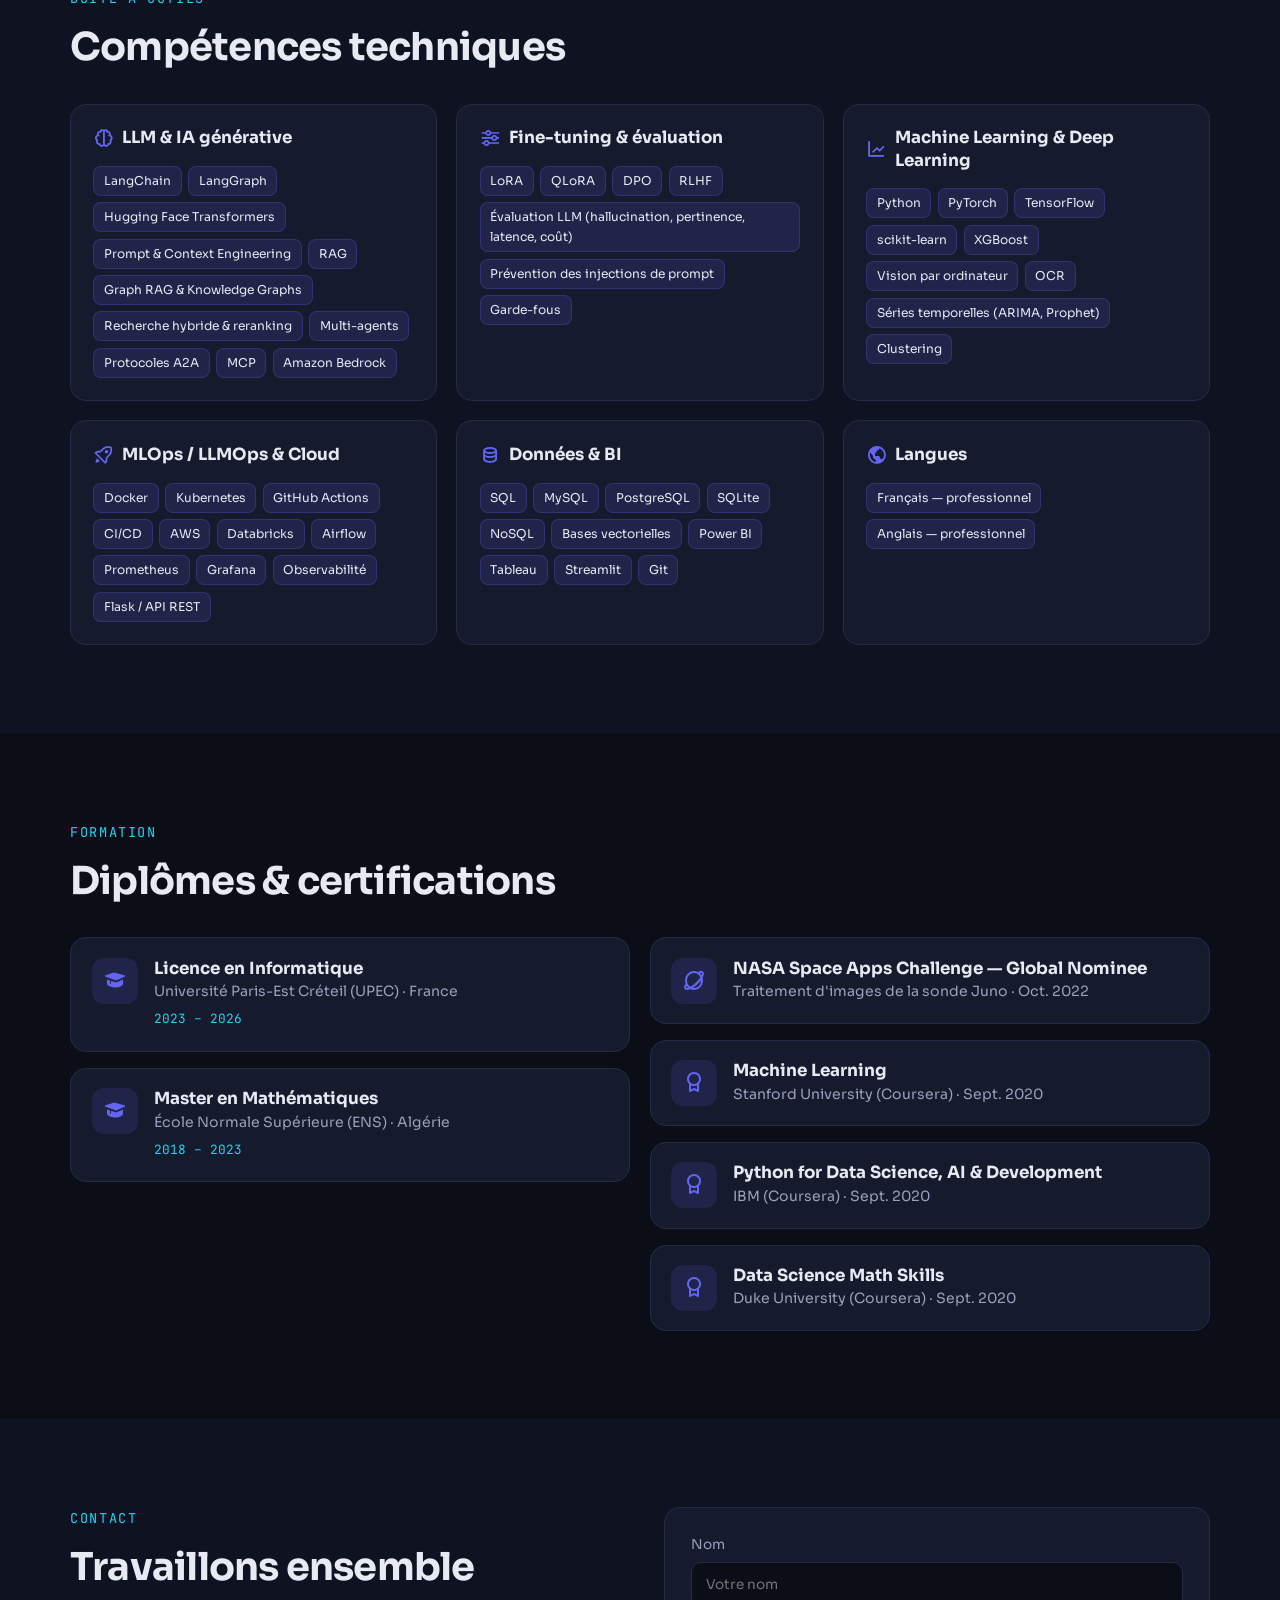
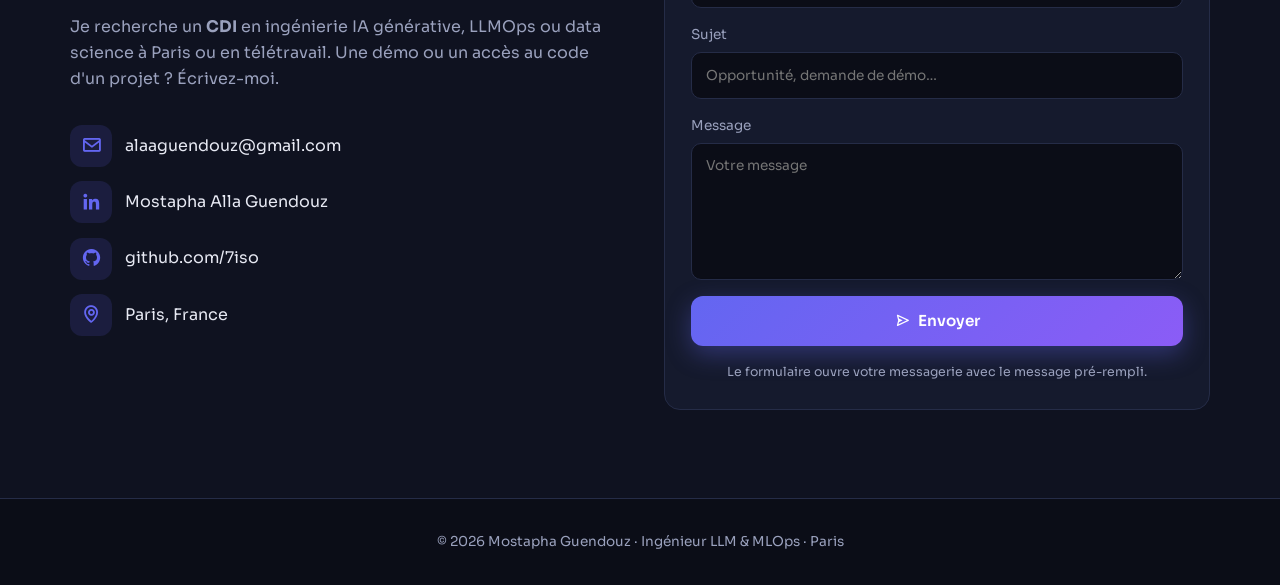
==== commit 4fde2bce: "Regroupe les projets de conseil 2020-2022 dans l'expérience (2 phrases max chacun) Co-Authored-By: C" ====
--- a/index.html
+++ b/index.html
@@ -73,7 +73,7 @@
 
     <div class="wrap stats">
       <div class="stat"><span class="num" data-count="3" data-suffix="+">0</span><span class="lbl">ans en ML / IA</span></div>
-      <div class="stat"><span class="num" data-count="11">0</span><span class="lbl">projets présentés</span></div>
+      <div class="stat"><span class="num" data-count="11">0</span><span class="lbl">projets réalisés</span></div>
       <div class="stat"><span class="num" data-count="4">0</span><span class="lbl">certifications &amp; distinctions</span></div>
       <div class="stat"><span class="num" data-count="2">0</span><span class="lbl">diplômes (maths &amp; info)</span></div>
     </div>
@@ -174,15 +174,17 @@
               </div>
               <span class="date">Sept. 2020 – Oct. 2022</span>
             </header>
-            <ul>
-              <li>Plateforme de <strong>détection de fraude en temps réel</strong> : ingestion, validation, feature engineering et inférence avec un SLA <strong>&lt; 200 ms</strong>.</li>
-              <li>Segmentation des assurés par K-Means et sélection des meilleurs modèles (SVM, XGBoost) sur l'AUC : <strong>+12 %</strong> de taux de détection.</li>
-              <li>Automatisation des jobs de validation et de chargement de données avec Airflow.</li>
-              <li>Docker, CI/CD et registre de modèles versionné pour la traçabilité et la reproductibilité.</li>
-              <li>Surveillance du drift, de la latence et des coûts d'inférence avec Prometheus/Grafana.</li>
-              <li>Projets de vision par ordinateur (détection d'objets, lecture de plaques) et d'analyse de données livrés sous forme d'API.</li>
+            <p class="tl-sub">Projets réalisés pendant cette mission :</p>
+            <ul class="tl-projects">
+              <li><strong>Détection de fraude à l'assurance en temps réel</strong> — Segmentation des assurés par K-Means puis meilleur modèle par cluster (SVM, XGBoost) : <strong>+12 %</strong> de taux de détection. Inférence conteneurisée en <strong>&lt; 200 ms</strong>, pipelines Airflow, CI/CD et monitoring Prometheus/Grafana.</li>
+              <li><strong>Lecture automatique de plaques d'immatriculation (ANPR)</strong> — Détection de la plaque puis reconnaissance des caractères en deux étapes avec SSD (TensorFlow Object Detection API). Exposée via une API REST Flask pour images et vidéos.</li>
+              <li><strong>Détection du port du casque</strong> — Fine-tuning de SSD MobileNet sur 3 classes (moto, avec casque, sans casque). Servi par une API Flask déployée sur une plateforme PaaS.</li>
+              <li><strong>Détection de véhicules</strong> — Détecteur SSD MobileNet pour l'analyse de trafic. Déployé comme service web de prédiction.</li>
+              <li><strong>HR Analytics</strong> — Analyse exploratoire de données RH extraites d'une base MySQL. Restitution des indicateurs clés dans un tableau de bord Tableau.</li>
+              <li><strong>Prévision de séries temporelles</strong> — Comparaison ARIMA/SARIMA et Prophet sur une série mensuelle saisonnière. Prévisions restituées dans Power BI.</li>
             </ul>
-            <div class="tags"><span>Détection de fraude</span><span>XGBoost</span><span>Airflow</span><span>Docker</span><span>Prometheus</span><span>Grafana</span></div>
+            <p class="tl-note"><i class='bx bx-lock-alt'></i> Démo ou code disponibles sur demande — <a href="mailto:alaaguendouz@gmail.com?subject=Demande%20de%20d%C3%A9mo%20%2F%20code%20%E2%80%94%20projets%20de%20conseil%202020-2022">me contacter</a></p>
+            <div class="tags"><span>Détection de fraude</span><span>XGBoost</span><span>Vision par ordinateur</span><span>TensorFlow</span><span>Flask</span><span>Airflow</span><span>Docker</span><span>Prometheus</span><span>Tableau</span><span>Power BI</span></div>
           </article>
         </li>
         <li class="tl-item">
@@ -211,13 +213,11 @@
     <div class="wrap">
       <p class="kicker">Réalisations</p>
       <h2>Projets</h2>
-      <p class="section-sub">Une sélection de projets en IA générative, MLOps, vision par ordinateur et data. Cliquez sur un projet pour le détail. Démo ou code disponibles sur demande.</p>
+      <p class="section-sub">Une sélection de projets en IA générative, MLOps et recherche (les projets de conseil 2020–2022 sont détaillés dans l'expérience). Cliquez sur un projet pour le détail. Démo ou code disponibles sur demande.</p>
       <div class="filters" role="tablist" aria-label="Filtrer les projets">
         <button class="filter active" data-filter="all">Tous</button>
         <button class="filter" data-filter="llm">IA générative</button>
         <button class="filter" data-filter="mlops">ML &amp; MLOps</button>
-        <button class="filter" data-filter="cv">Vision</button>
-        <button class="filter" data-filter="data">Data &amp; BI</button>
         <button class="filter" data-filter="research">Recherche</button>
       </div>
       <div class="projects" id="projectGrid"><!-- rendu par main.js --></div>
--- a/assets/css/style.css
+++ b/assets/css/style.css
@@ -267,3 +267,11 @@
   *, *::before, *::after { animation: none !important; transition: none !important; }
   .reveal { opacity: 1; transform: none; }
 }
+
+/* Projets intégrés à une expérience */
+.tl-sub { font-size: .85rem; color: var(--accent-2); font-family: 'JetBrains Mono', monospace; margin-bottom: .6rem; }
+.tl-card ul.tl-projects { gap: .7rem; }
+.tl-card ul.tl-projects li { font-size: .9rem; }
+.tl-note { font-size: .82rem; color: var(--muted); display: flex; align-items: center; gap: .35rem; margin-bottom: 1rem; }
+.tl-note a { color: var(--accent); font-weight: 600; }
+.tl-note a:hover { text-decoration: underline; }
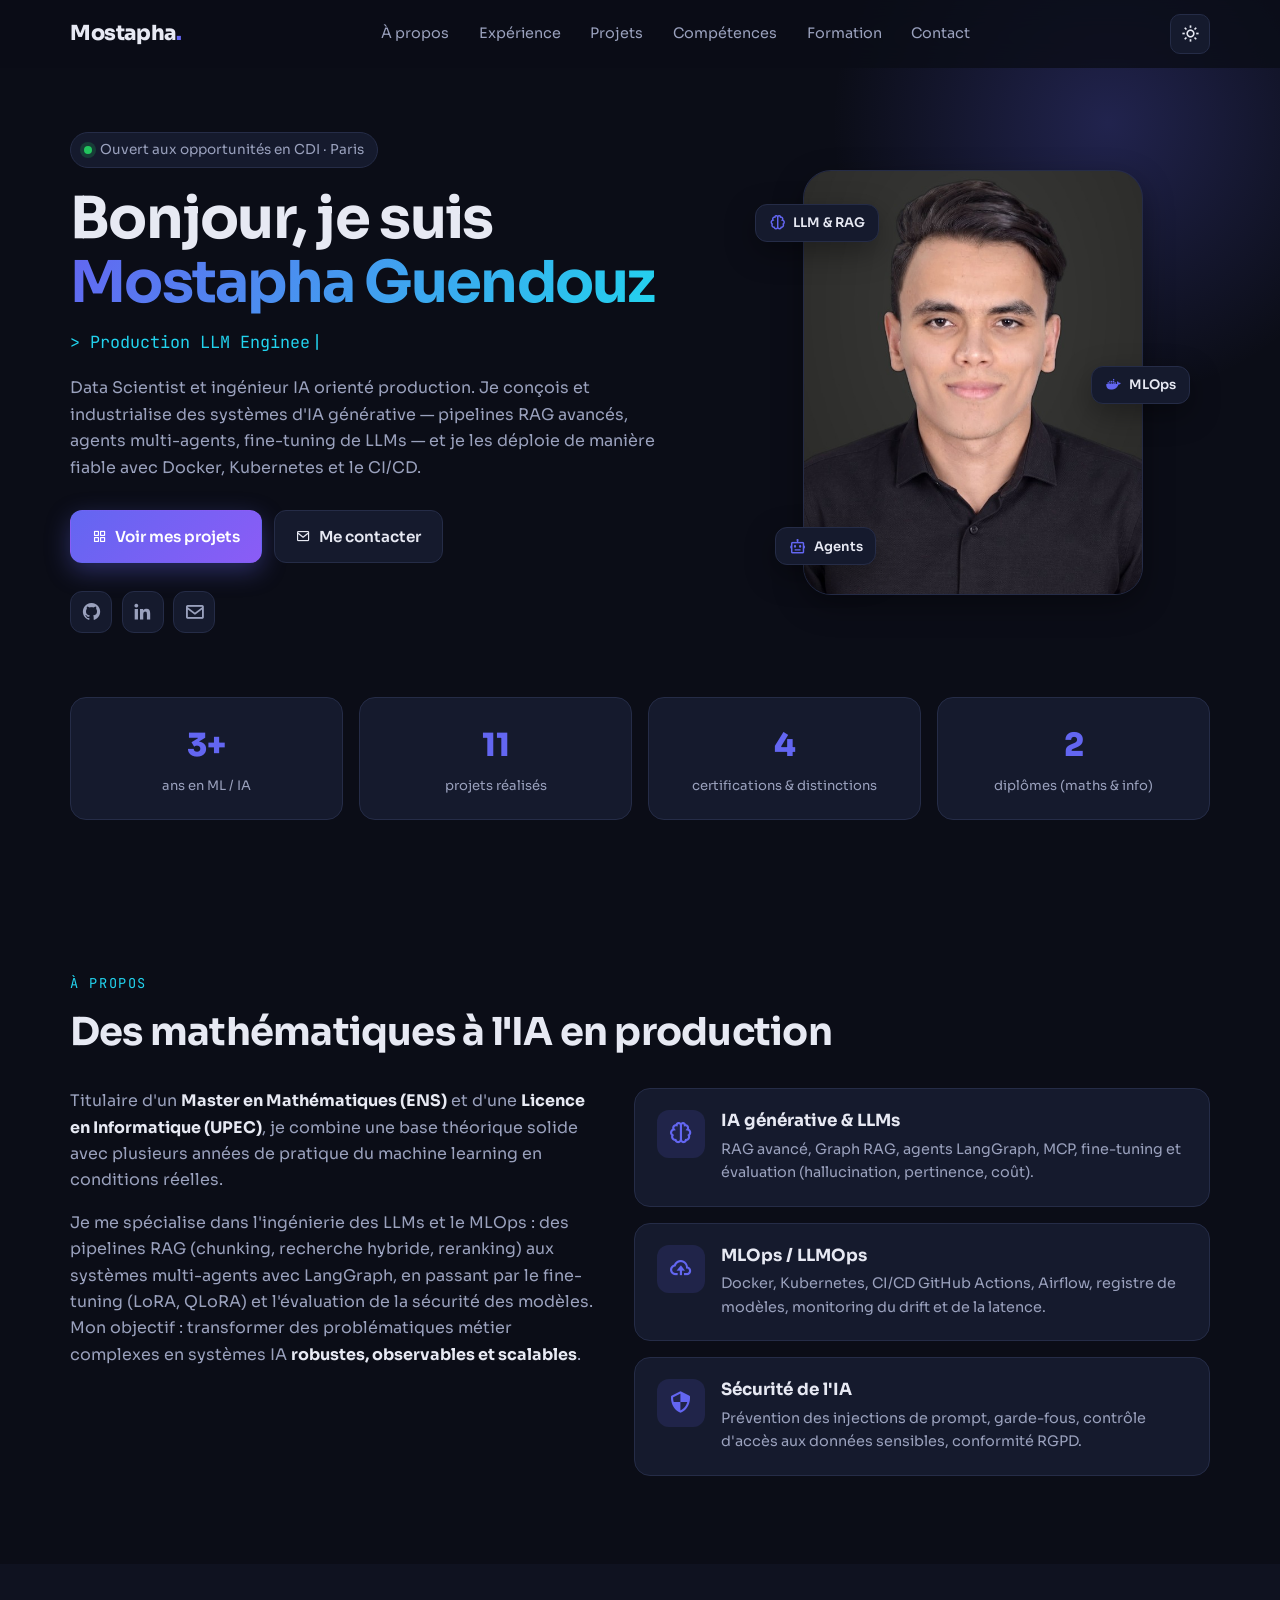
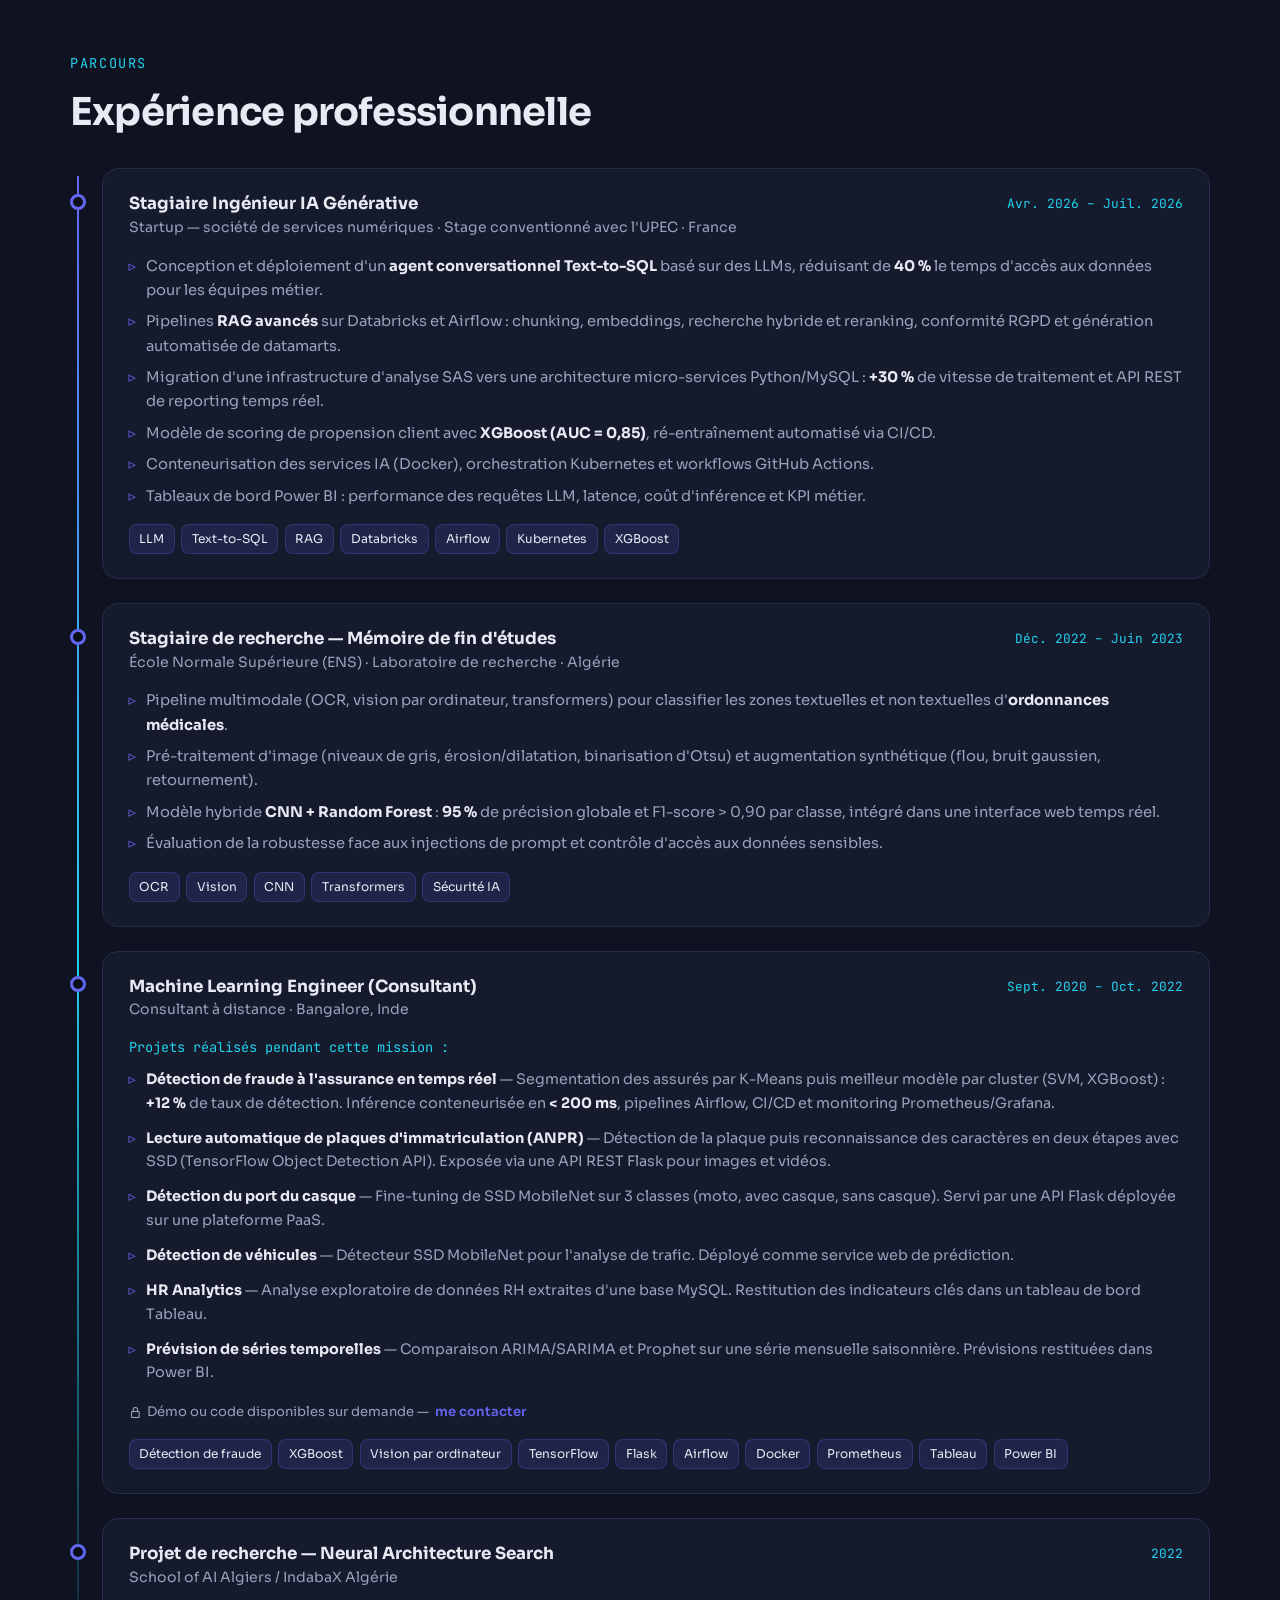
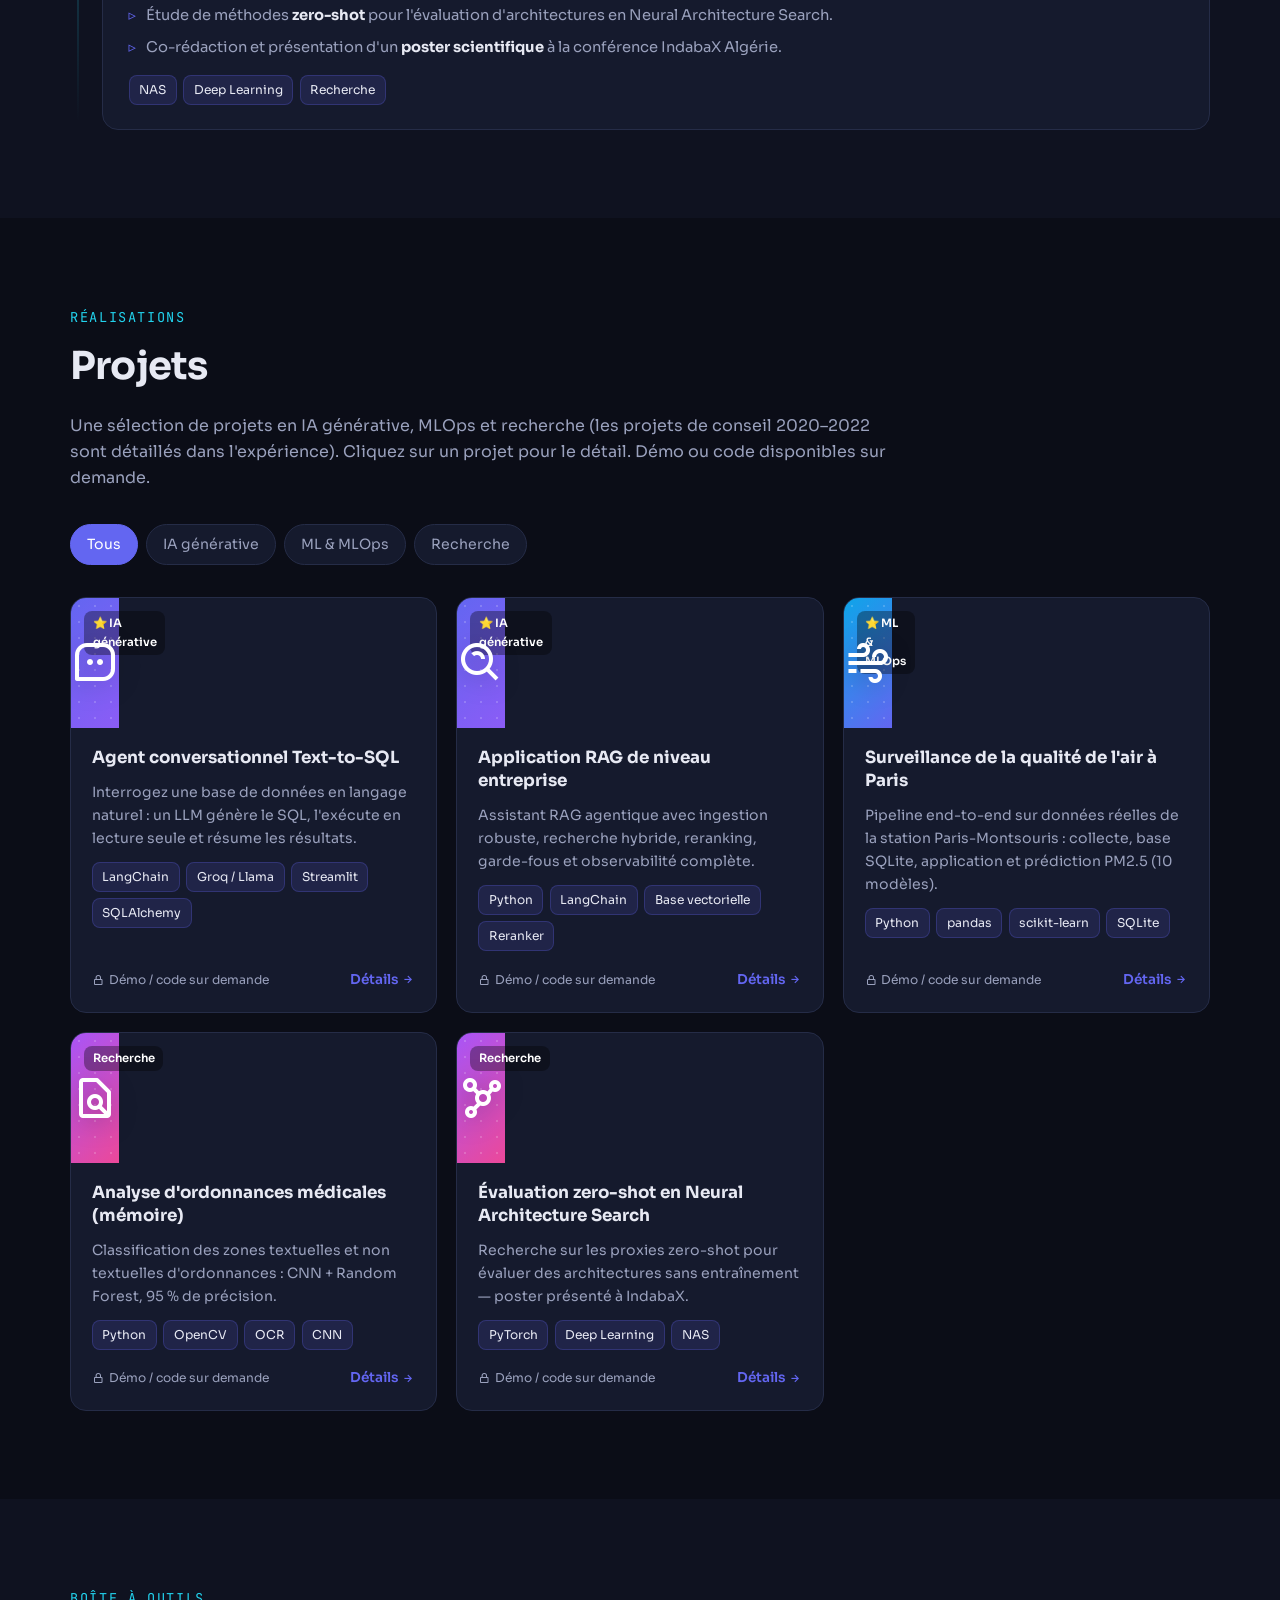
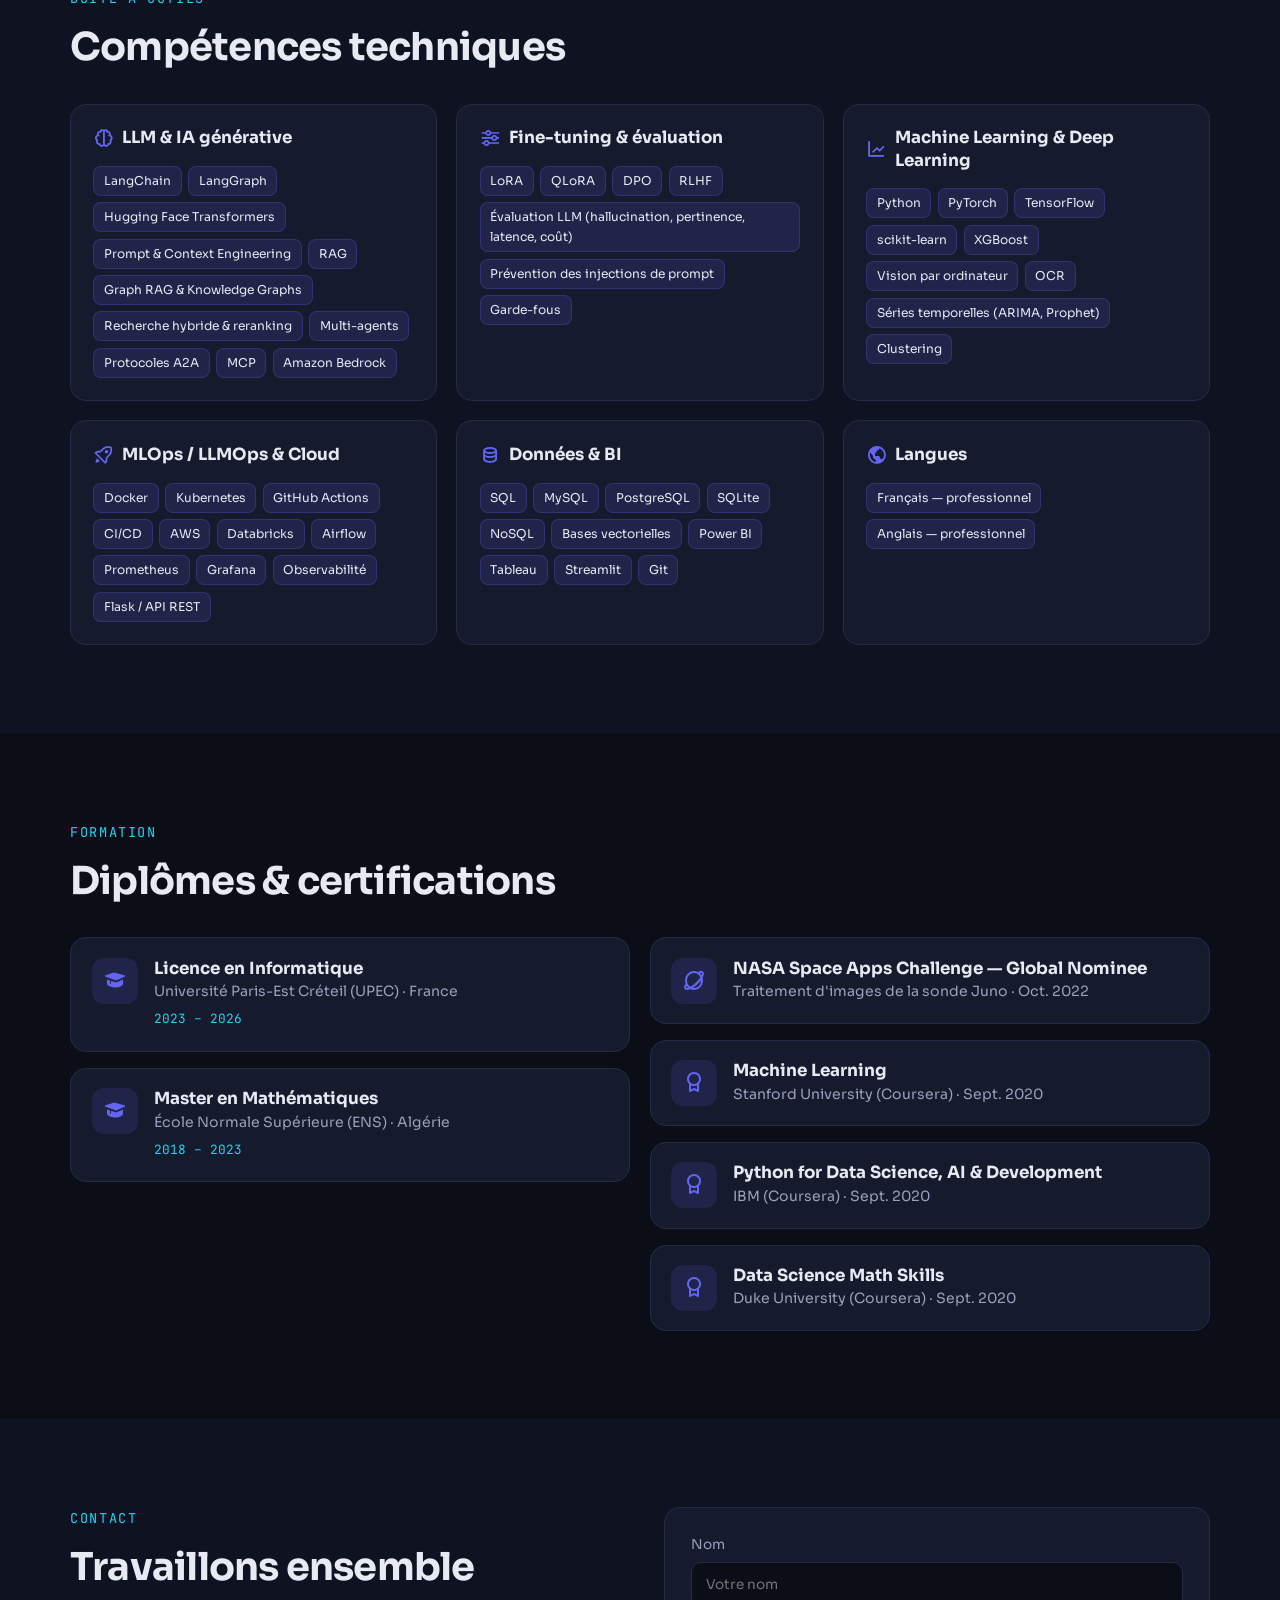
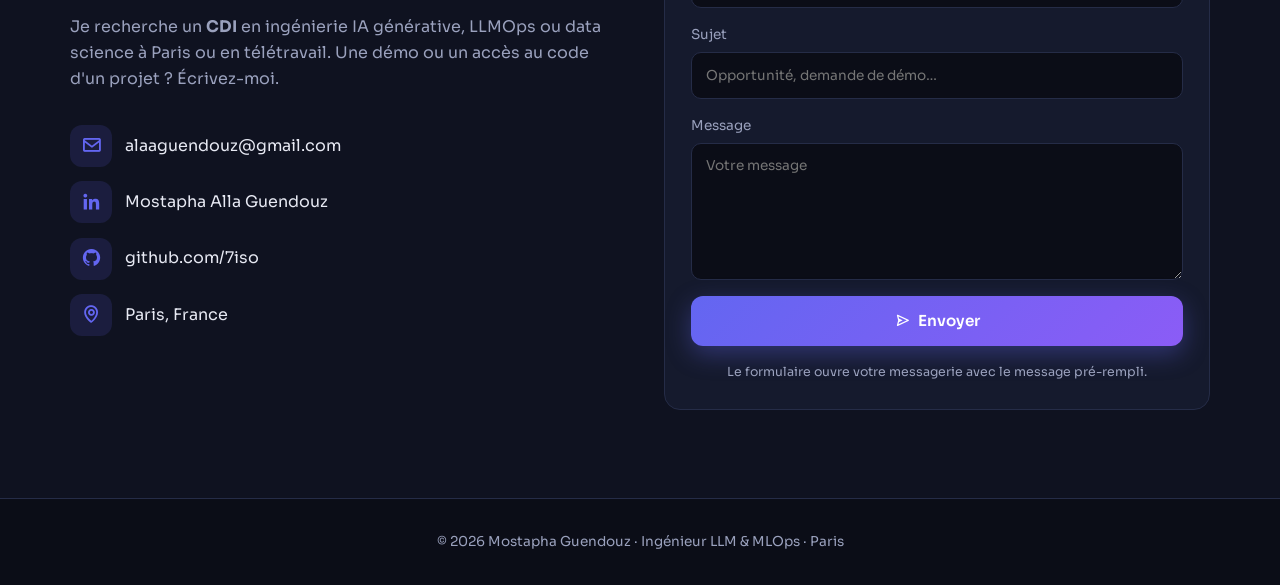
==== commit 013731b5: "Stage 2026 : startup de services sous convention UPEC Co-Authored-By: Claude Opus 5.5 <noreply@anthr" ====
--- a/index.html
+++ b/index.html
@@ -130,7 +130,7 @@
             <header>
               <div>
                 <h3>Stagiaire Ingénieur IA Générative</h3>
-                <p class="org">Université Paris-Est Créteil (UPEC) · France</p>
+                <p class="org">Startup — société de services numériques · Stage conventionné avec l'UPEC · France</p>
               </div>
               <span class="date">Avr. 2026 – Juil. 2026</span>
             </header>
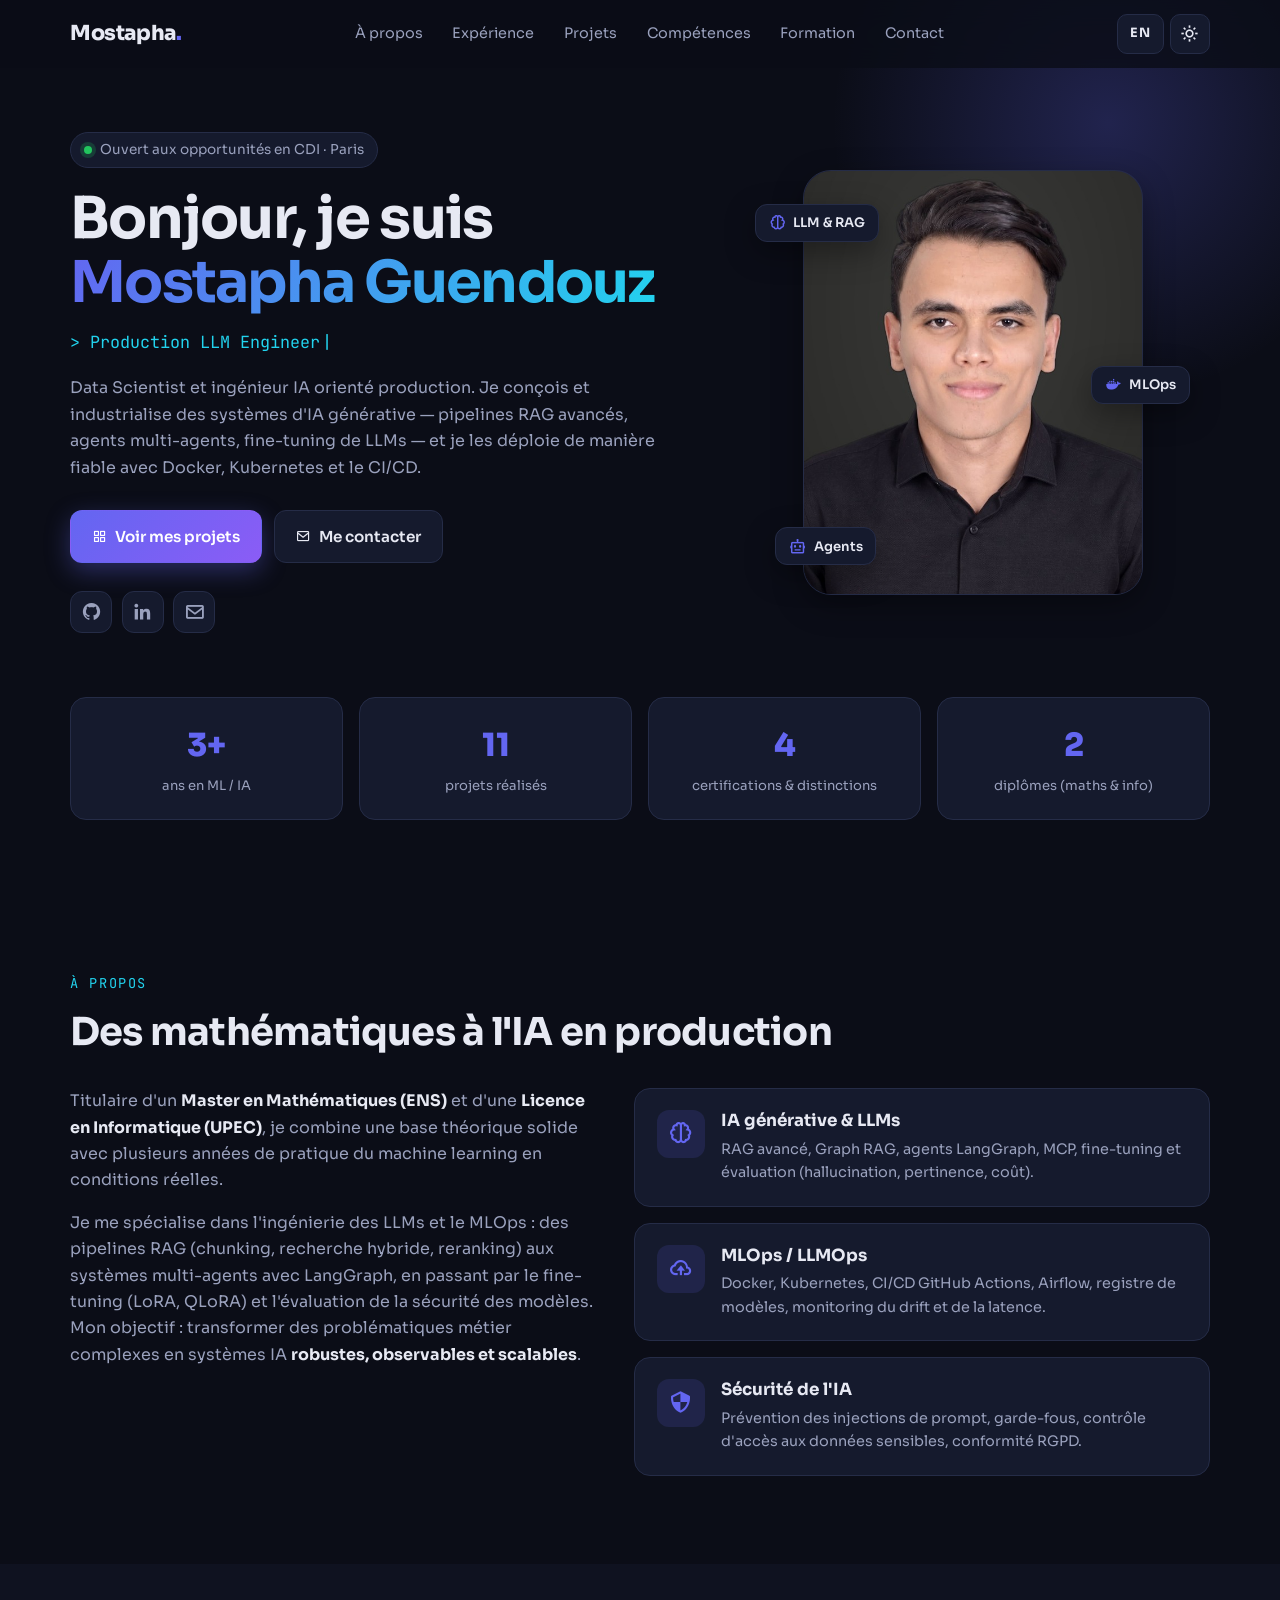
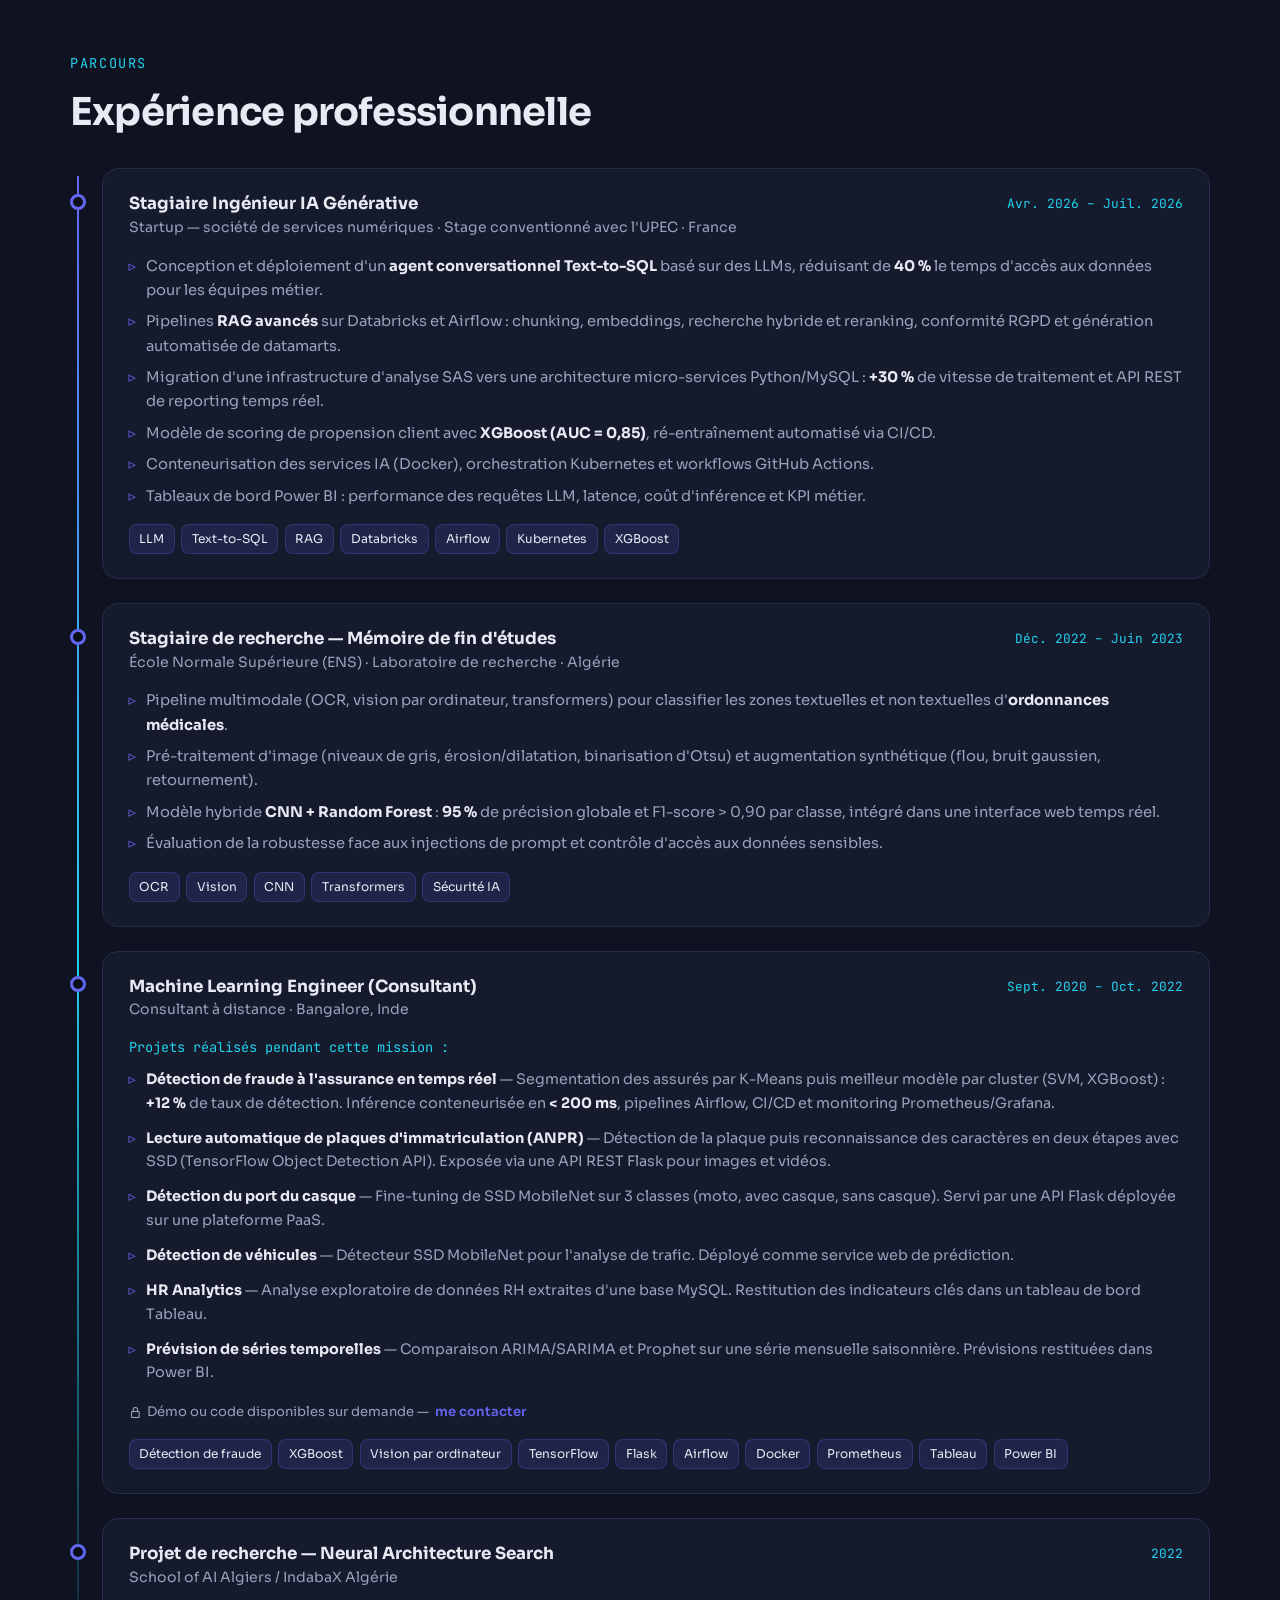
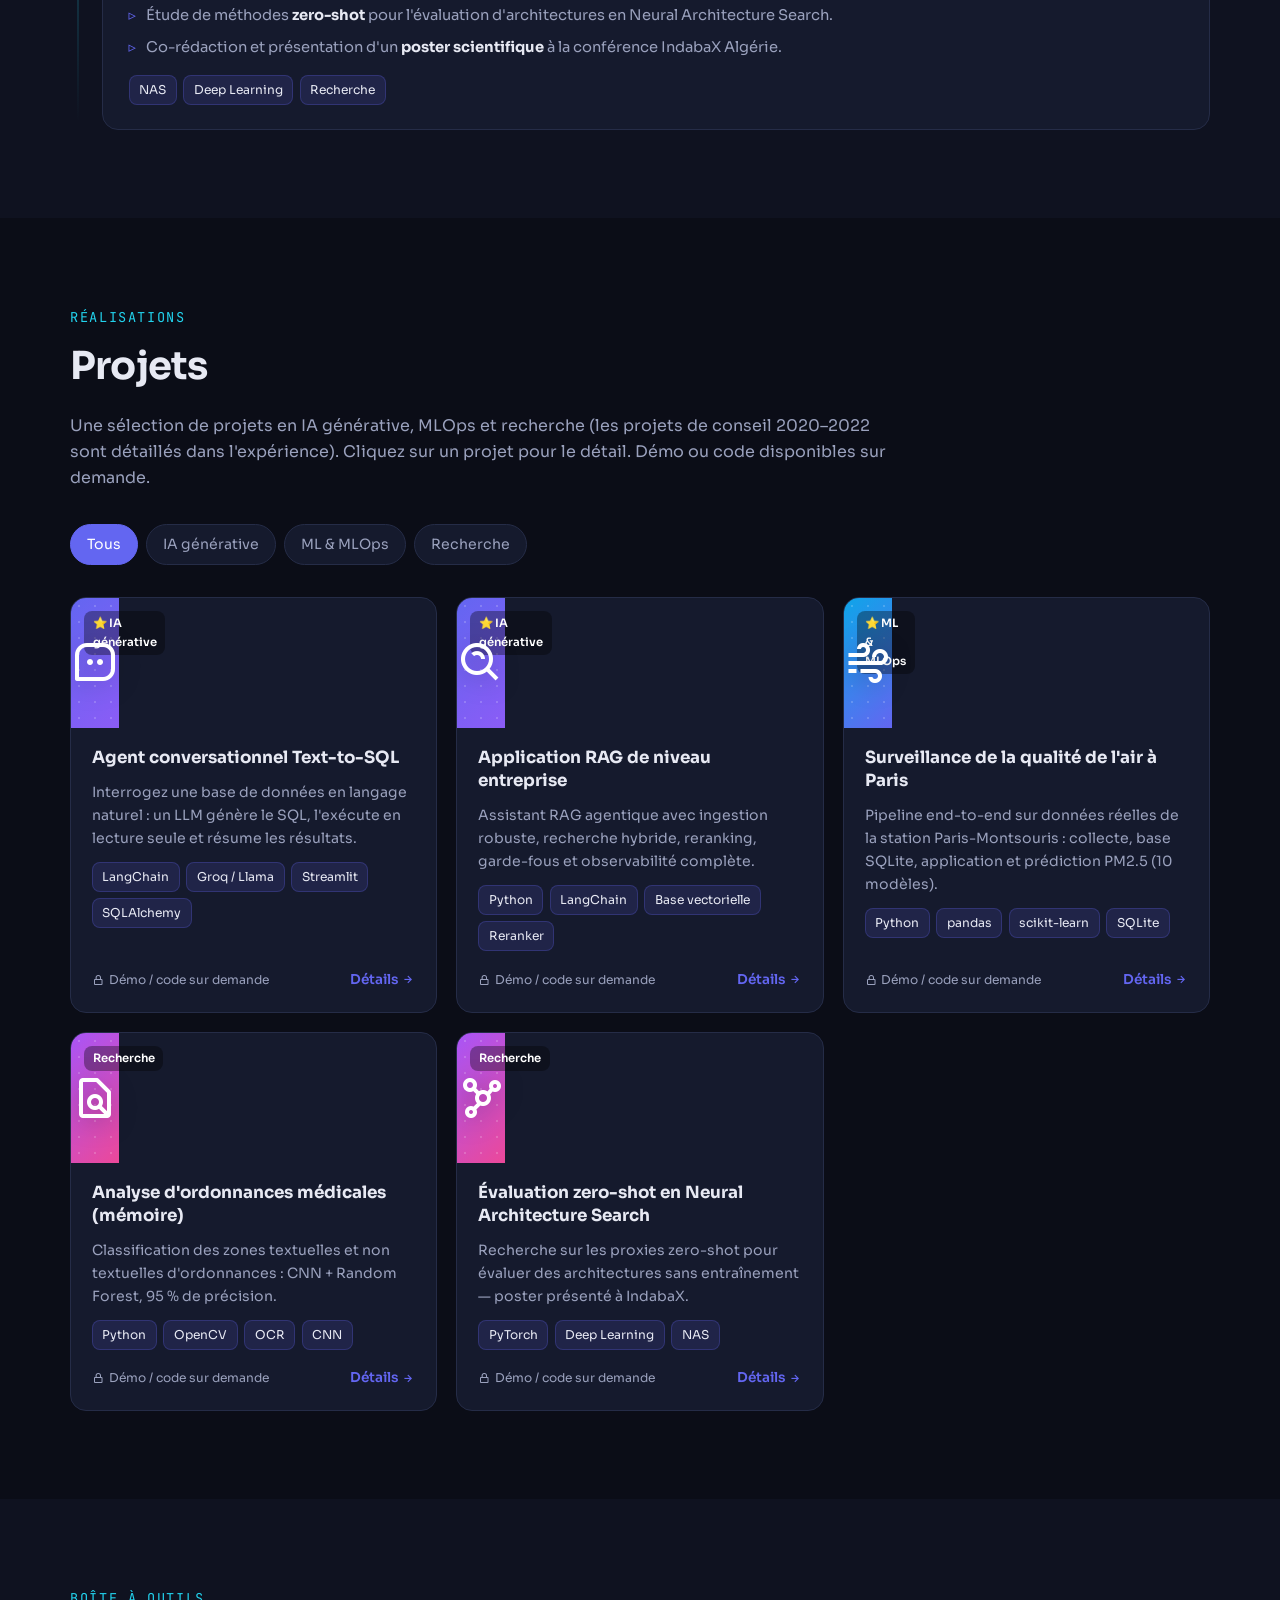
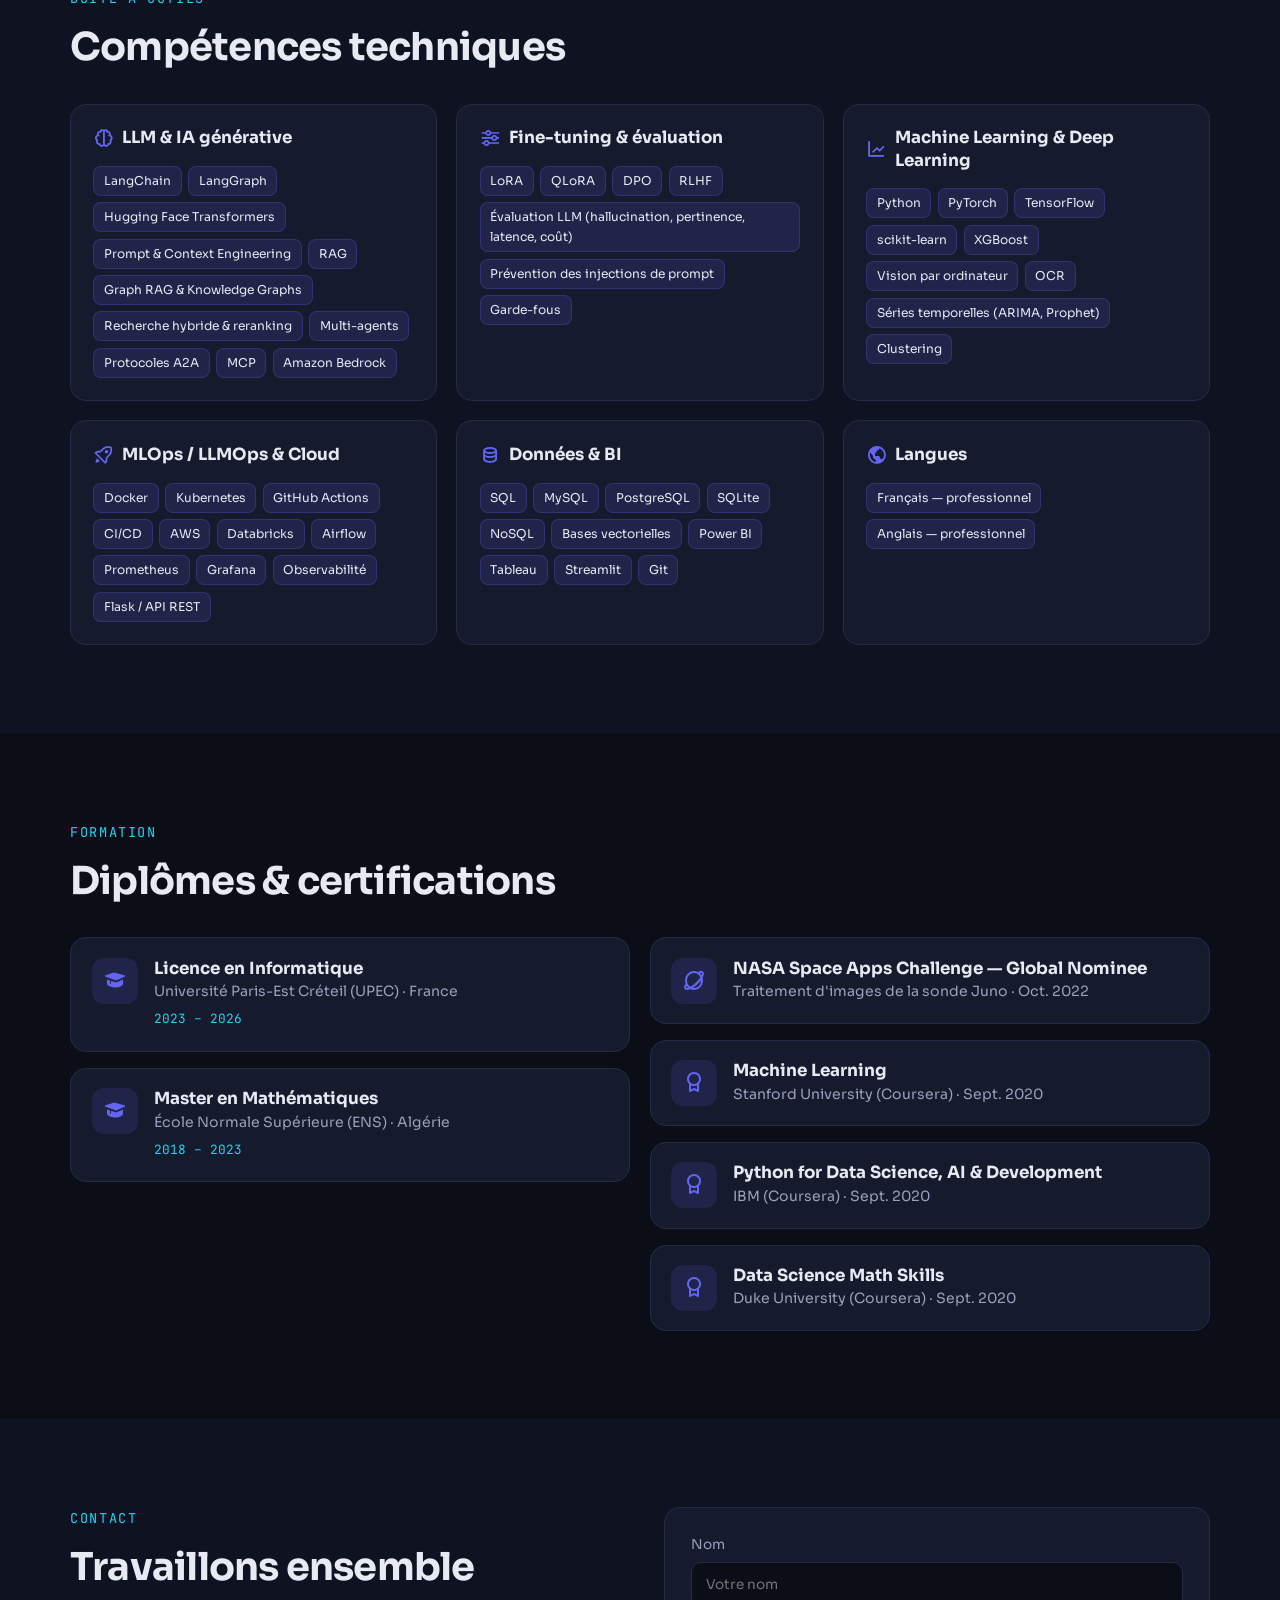
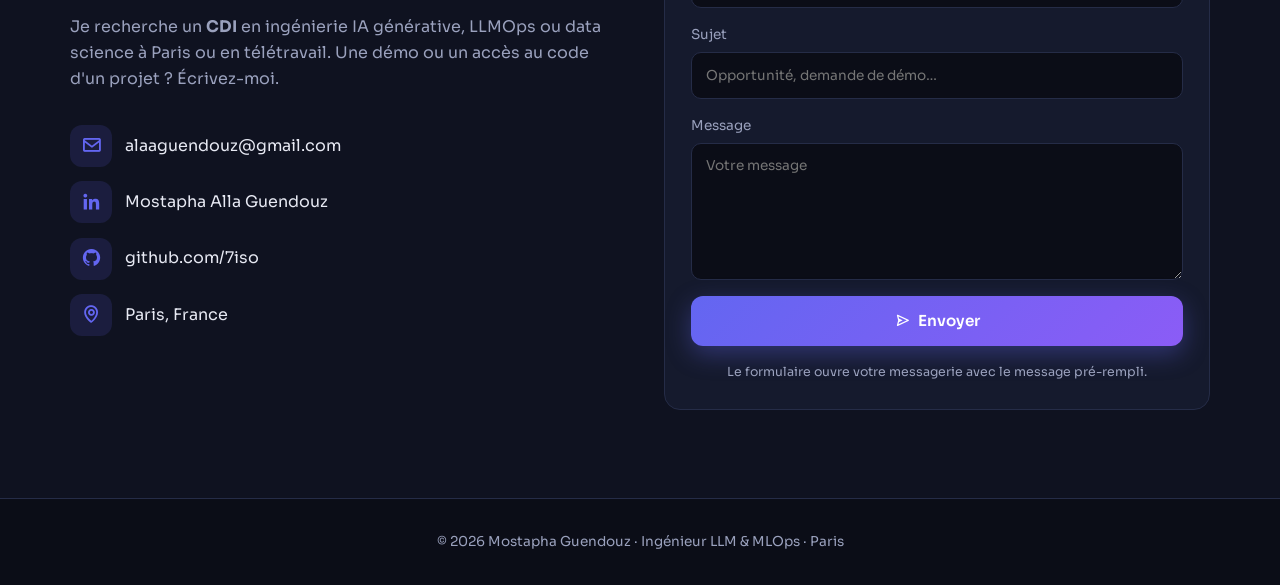
==== commit de50ce90: "Ajoute une version anglaise (/en/) avec bouton FR/EN, le français reste principal Co-Authored-By: Cl" ====
--- a/index.html
+++ b/index.html
@@ -8,6 +8,9 @@
   <meta property="og:title" content="Mostapha Guendouz | Ingénieur LLM & MLOps">
   <meta property="og:description" content="IA générative, RAG, agents et MLOps en production. Paris, France.">
   <meta property="og:image" content="assets/img/photo.jpg">
+  <link rel="alternate" hreflang="fr" href="https://7iso.github.io/">
+  <link rel="alternate" hreflang="en" href="https://7iso.github.io/en/">
+  <link rel="alternate" hreflang="x-default" href="https://7iso.github.io/">
   <link rel="icon" href="data:image/svg+xml,<svg xmlns='http://www.w3.org/2000/svg' viewBox='0 0 64 64'><rect width='64' height='64' rx='14' fill='%236366f1'/><text x='50%' y='54%' font-family='Arial' font-weight='700' font-size='30' fill='white' text-anchor='middle' dominant-baseline='middle'>MG</text></svg>">
   <link rel="preconnect" href="https://fonts.googleapis.com">
   <link rel="preconnect" href="https://fonts.gstatic.com" crossorigin>
@@ -32,6 +35,7 @@
       </ul>
     </nav>
     <div class="nav-actions">
+      <a class="icon-btn lang-btn" href="en/" hreflang="en" lang="en" title="English version" aria-label="Switch to English">EN</a>
       <button class="icon-btn" id="themeToggle" aria-label="Changer de thème"><i class='bx bx-sun'></i></button>
       <button class="icon-btn burger" id="burger" aria-label="Ouvrir le menu" aria-expanded="false"><i class='bx bx-menu'></i></button>
     </div>
--- a/assets/css/style.css
+++ b/assets/css/style.css
@@ -275,3 +275,6 @@
 .tl-note { font-size: .82rem; color: var(--muted); display: flex; align-items: center; gap: .35rem; margin-bottom: 1rem; }
 .tl-note a { color: var(--accent); font-weight: 600; }
 .tl-note a:hover { text-decoration: underline; }
+
+/* Sélecteur de langue */
+.lang-btn { width: auto; padding: 0 .75rem; font-size: .8rem; font-weight: 700; letter-spacing: .05em; color: var(--text); }
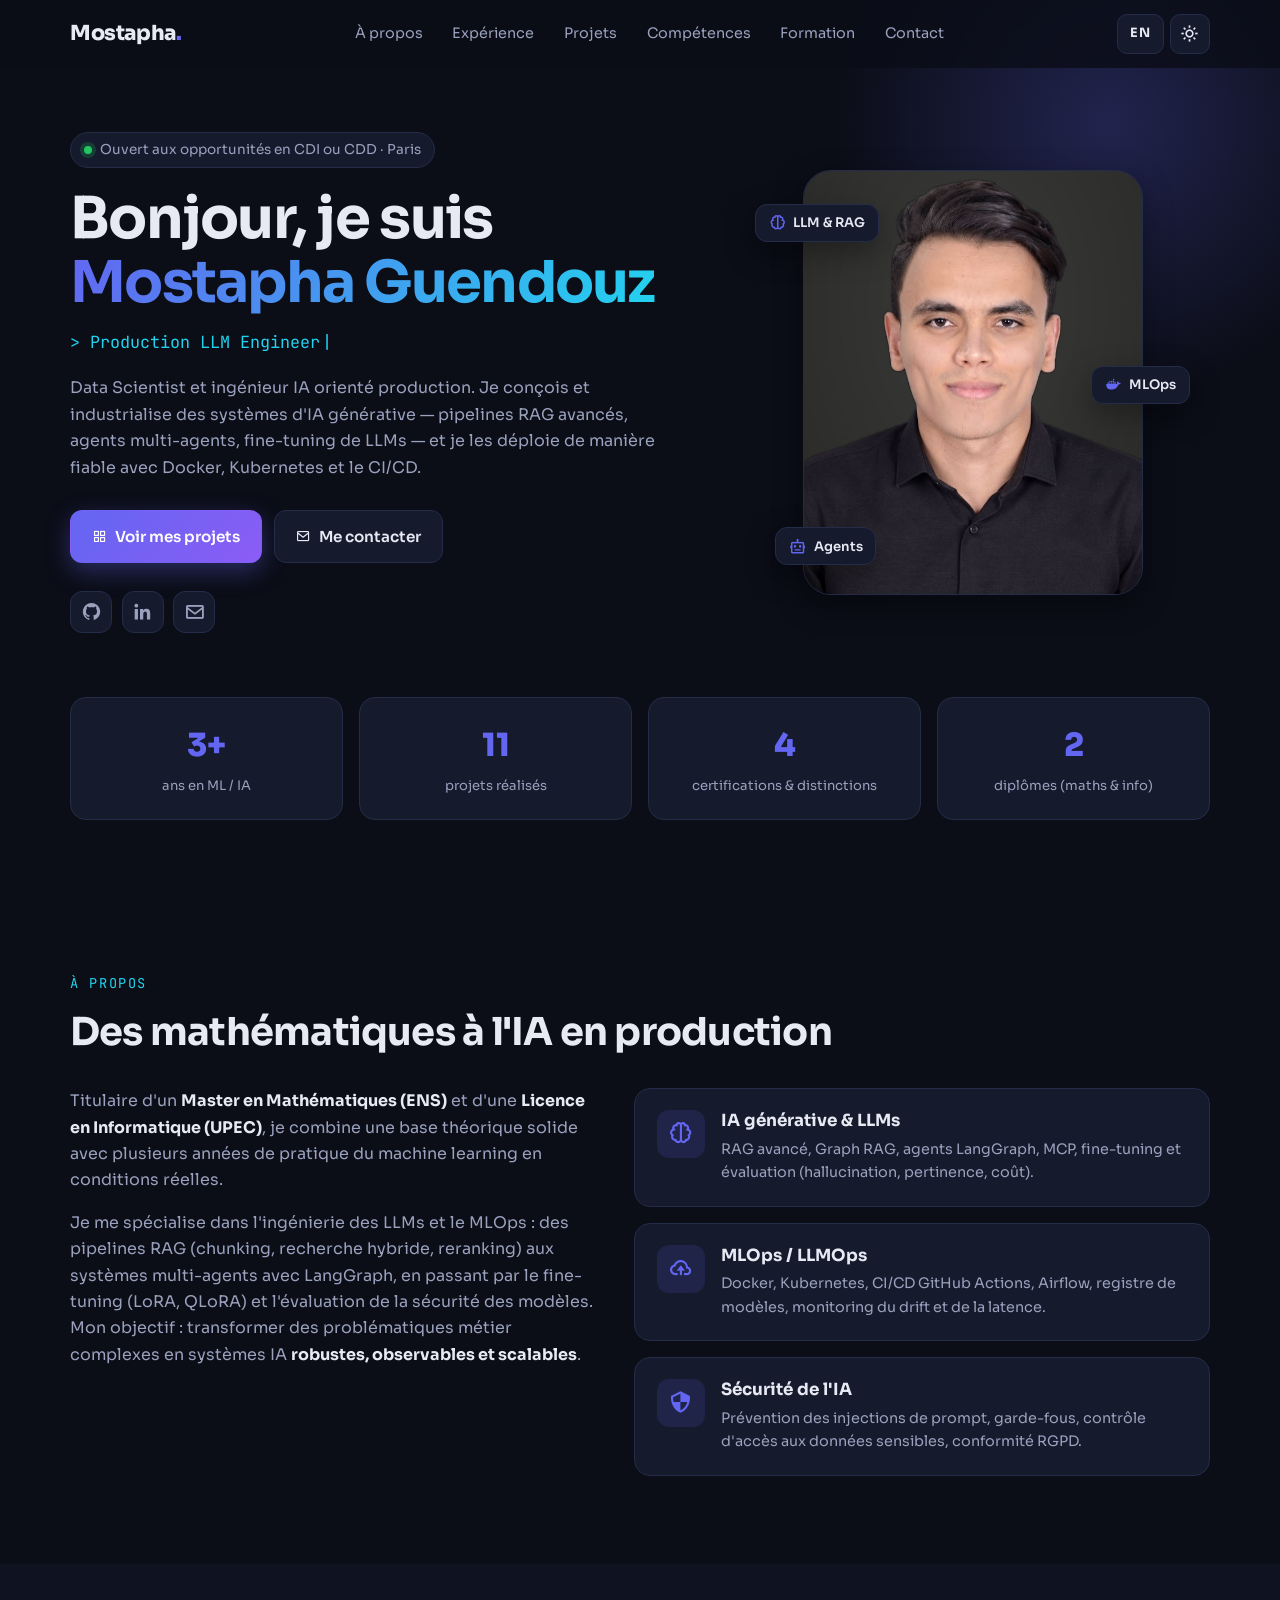
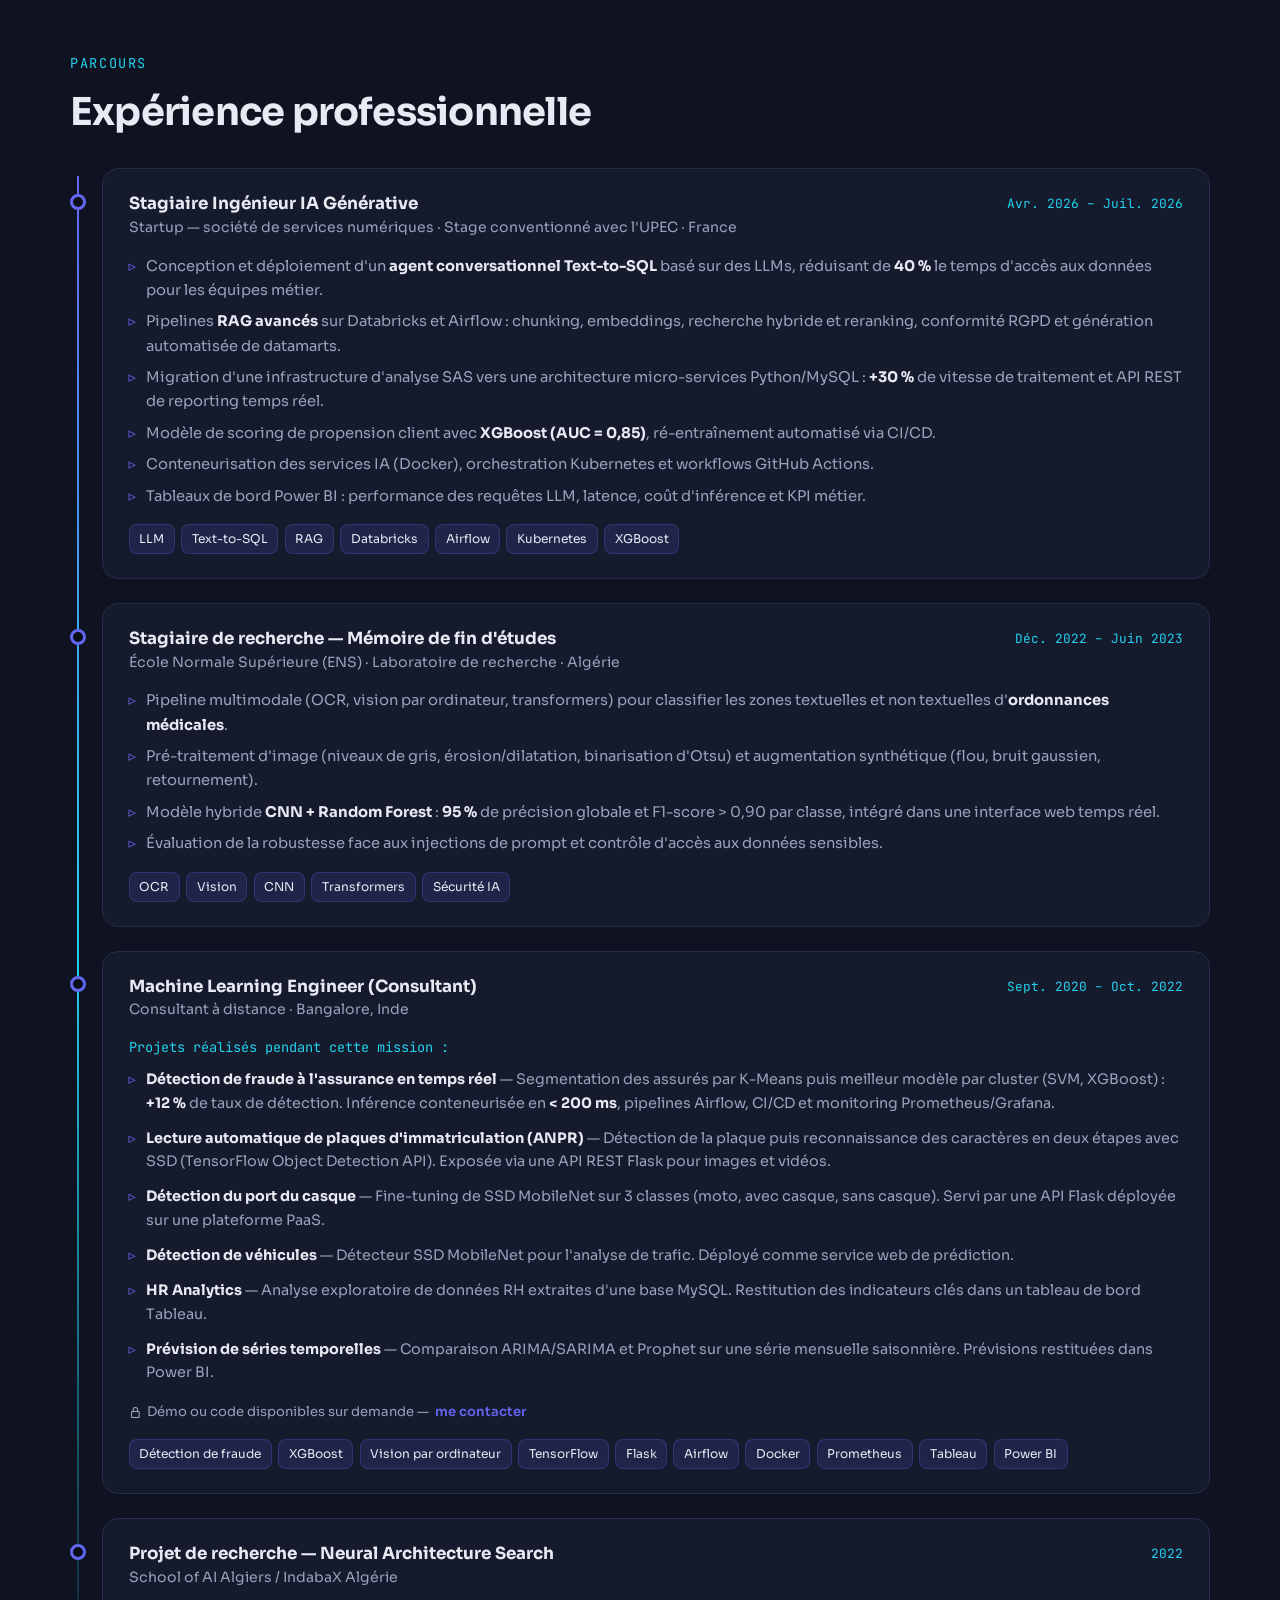
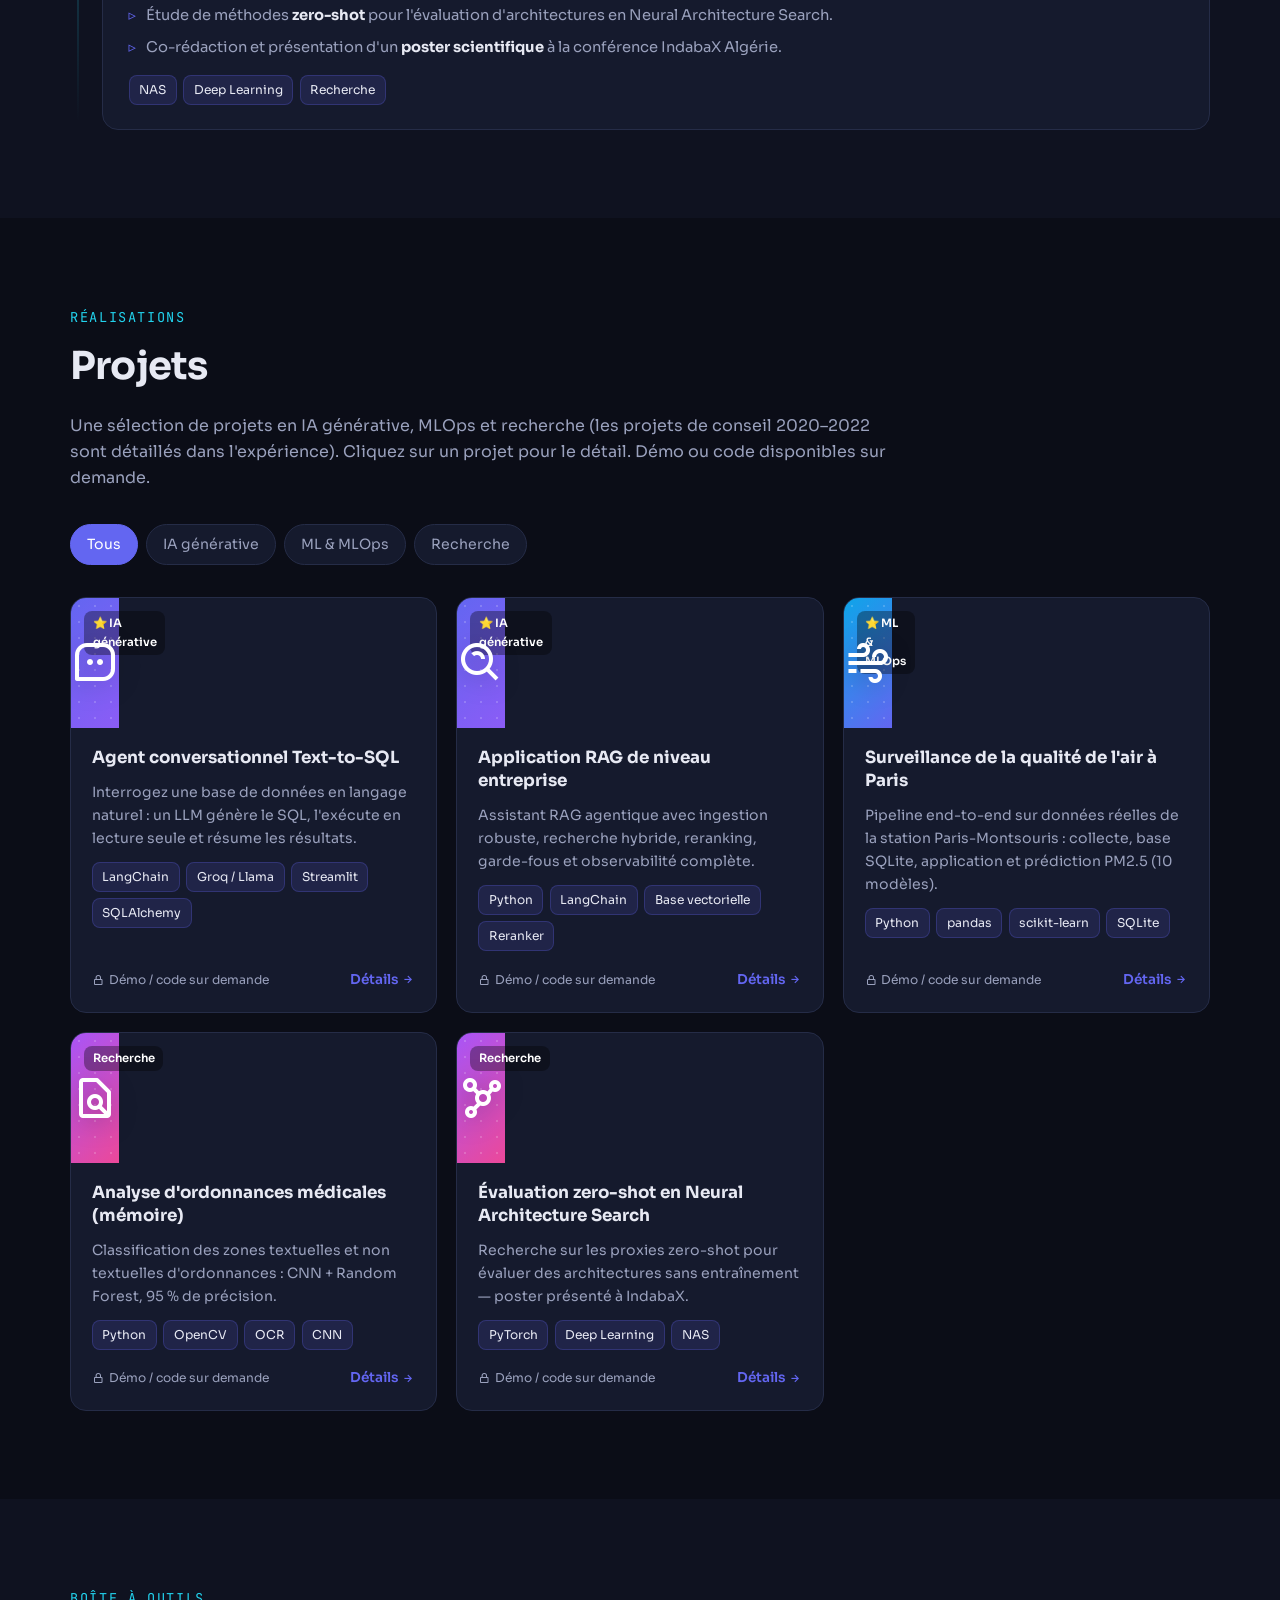
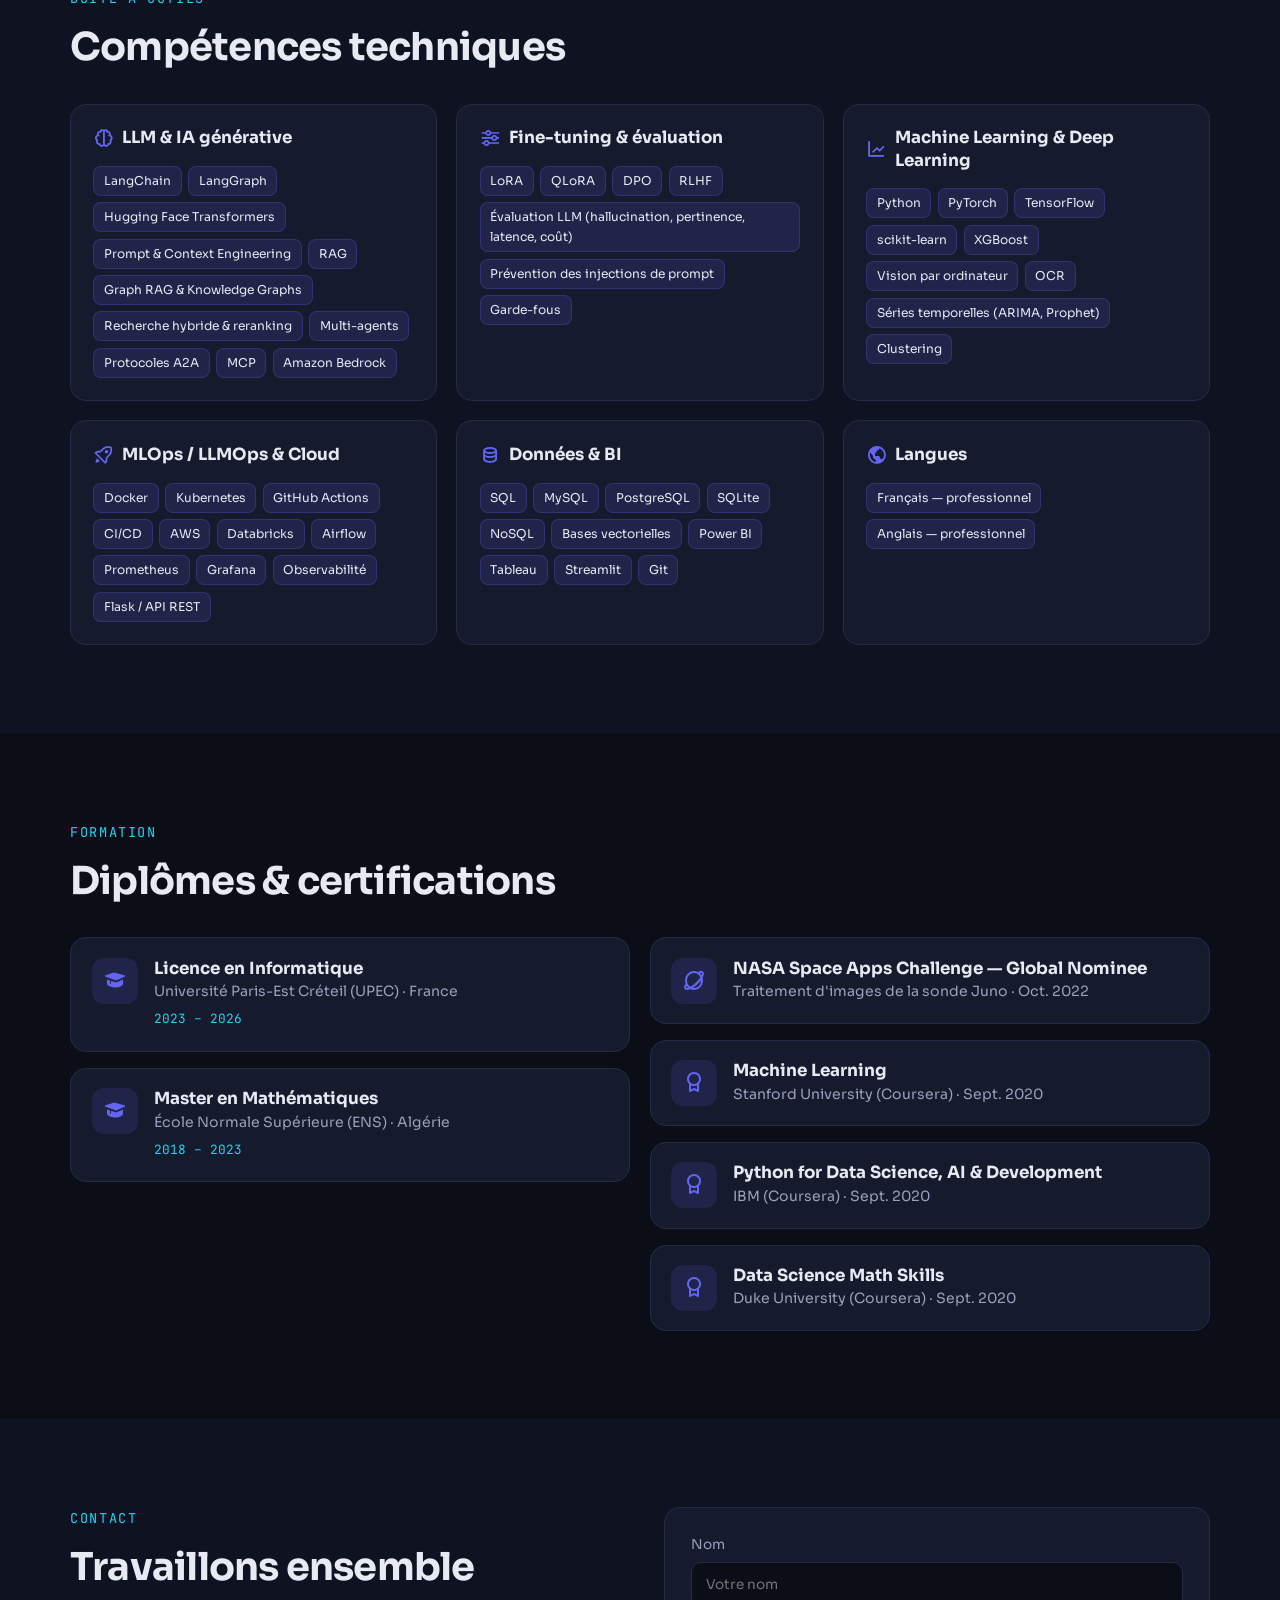
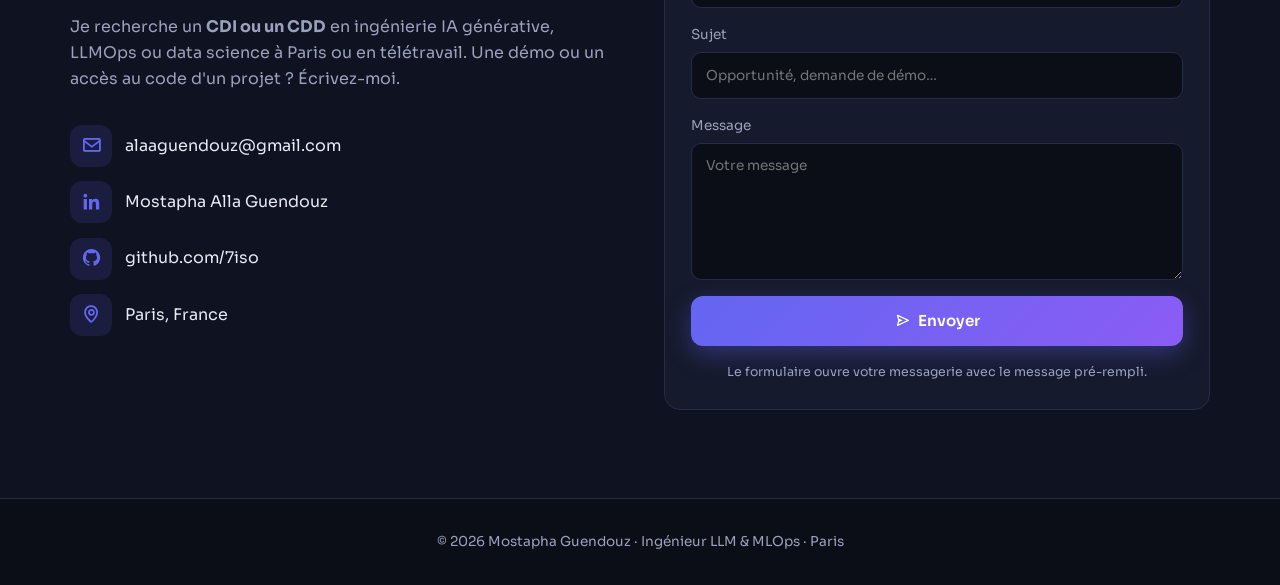
==== commit 30469de5: "Ouvert aux opportunités en CDI ou CDD Co-Authored-By: Claude Opus 5.5 <noreply@anthropic.com>" ====
--- a/index.html
+++ b/index.html
@@ -47,7 +47,7 @@
   <section class="hero" id="accueil">
     <div class="wrap hero-grid">
       <div class="hero-text">
-        <p class="eyebrow"><span class="dot"></span> Ouvert aux opportunités en CDI · Paris</p>
+        <p class="eyebrow"><span class="dot"></span> Ouvert aux opportunités en CDI ou CDD · Paris</p>
         <h1>Bonjour, je suis<br><span class="grad">Mostapha Guendouz</span></h1>
         <p class="role mono">&gt; <span id="typed">Production LLM Engineer</span><span class="caret">|</span></p>
         <p class="lead">
@@ -314,7 +314,7 @@
       <div>
         <p class="kicker">Contact</p>
         <h2>Travaillons ensemble</h2>
-        <p class="section-sub">Je recherche un <strong>CDI</strong> en ingénierie IA générative, LLMOps ou data science à Paris ou en télétravail. Une démo ou un accès au code d'un projet ? Écrivez-moi.</p>
+        <p class="section-sub">Je recherche un <strong>CDI ou un CDD</strong> en ingénierie IA générative, LLMOps ou data science à Paris ou en télétravail. Une démo ou un accès au code d'un projet ? Écrivez-moi.</p>
         <ul class="contact-list">
           <li><i class='bx bx-envelope'></i><a href="mailto:alaaguendouz@gmail.com">alaaguendouz@gmail.com</a></li>
           <li><i class='bx bxl-linkedin'></i><a href="https://www.linkedin.com/in/mostapha-alla-guendouz-4175531a8/" target="_blank" rel="noopener">Mostapha Alla Guendouz</a></li>
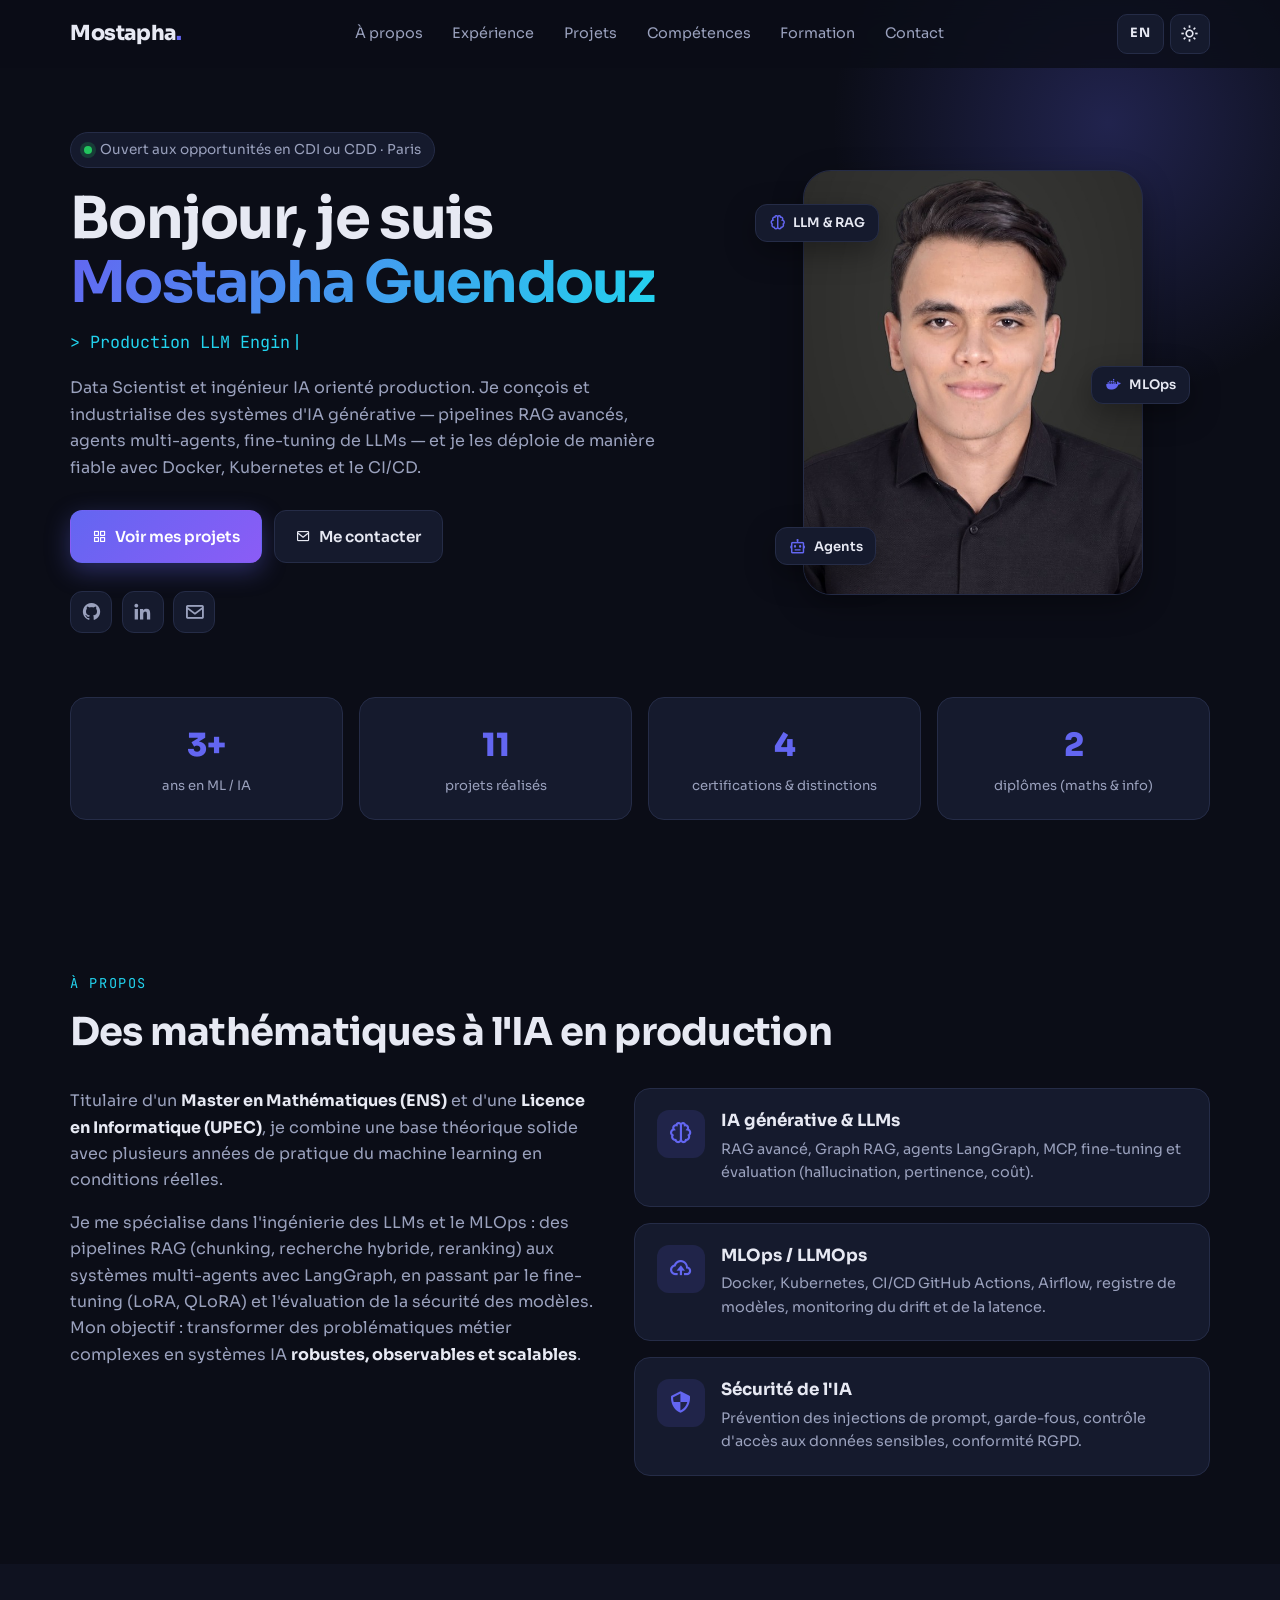
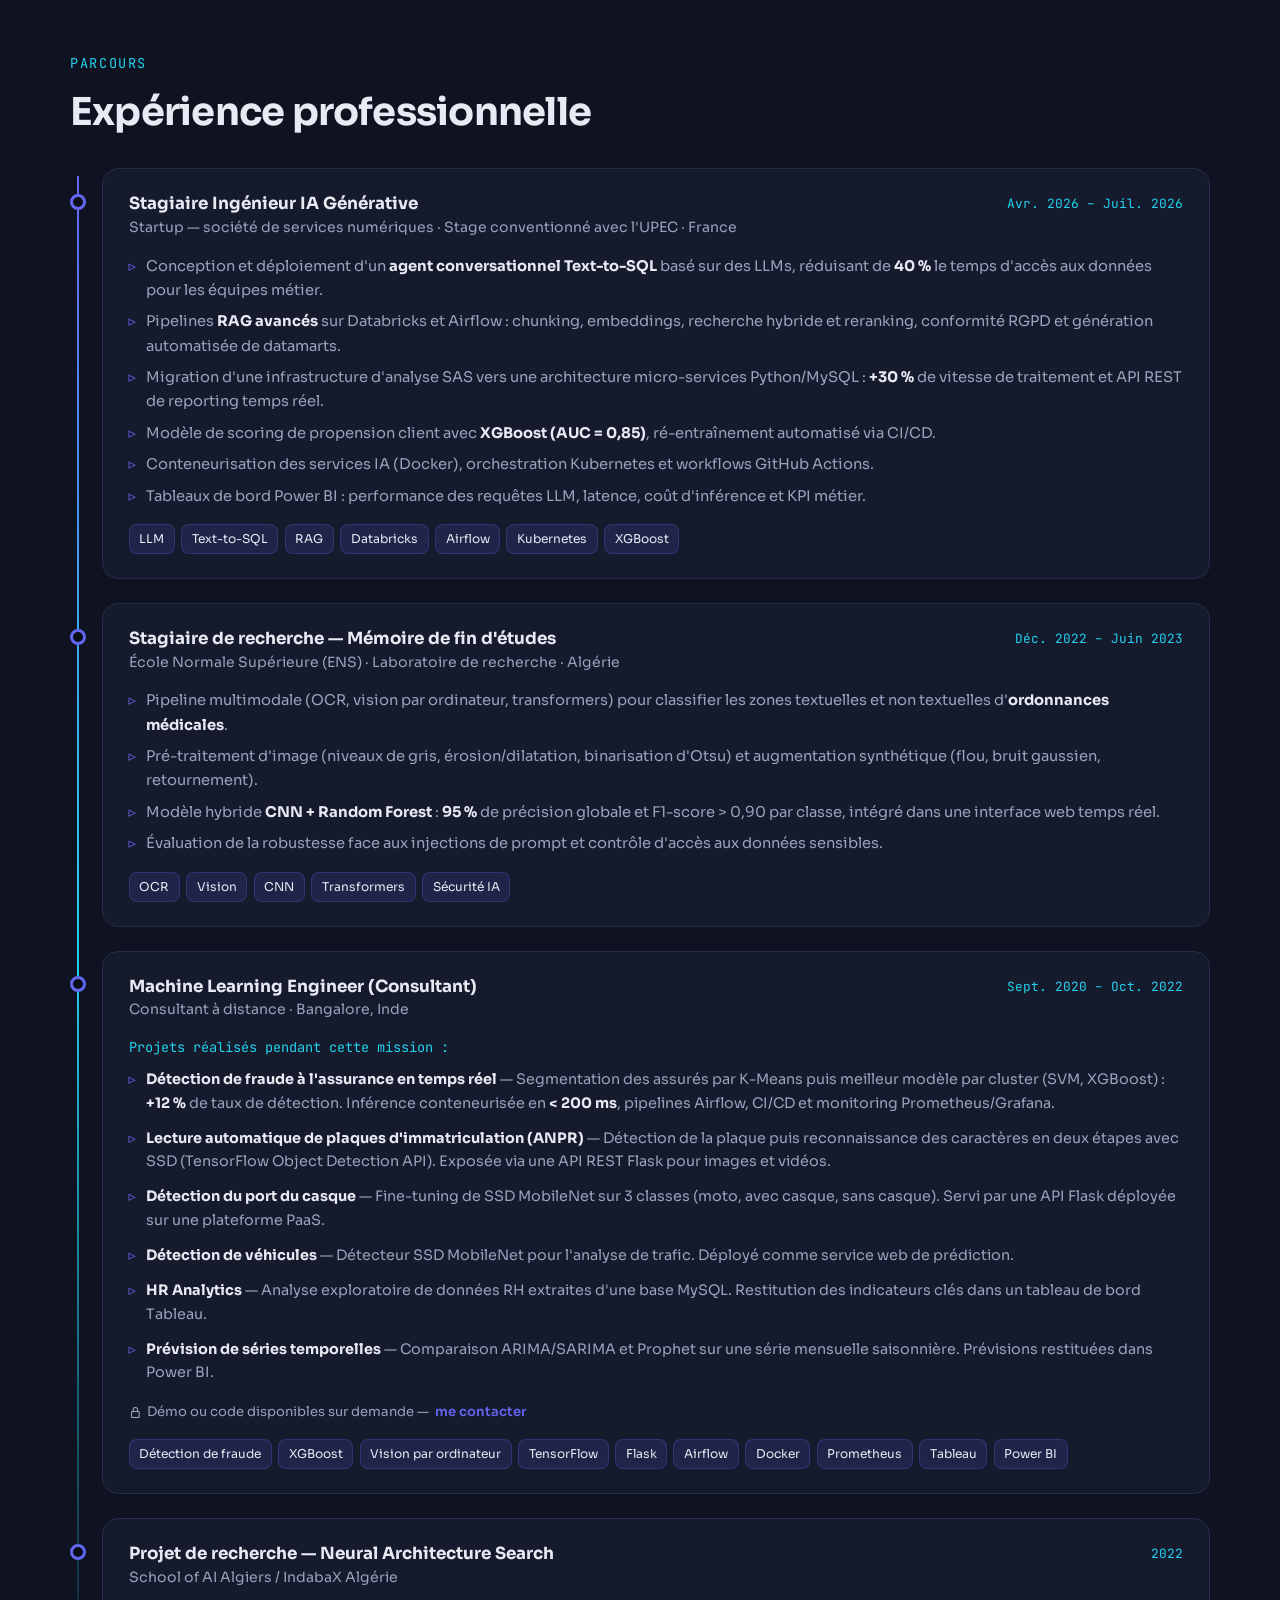
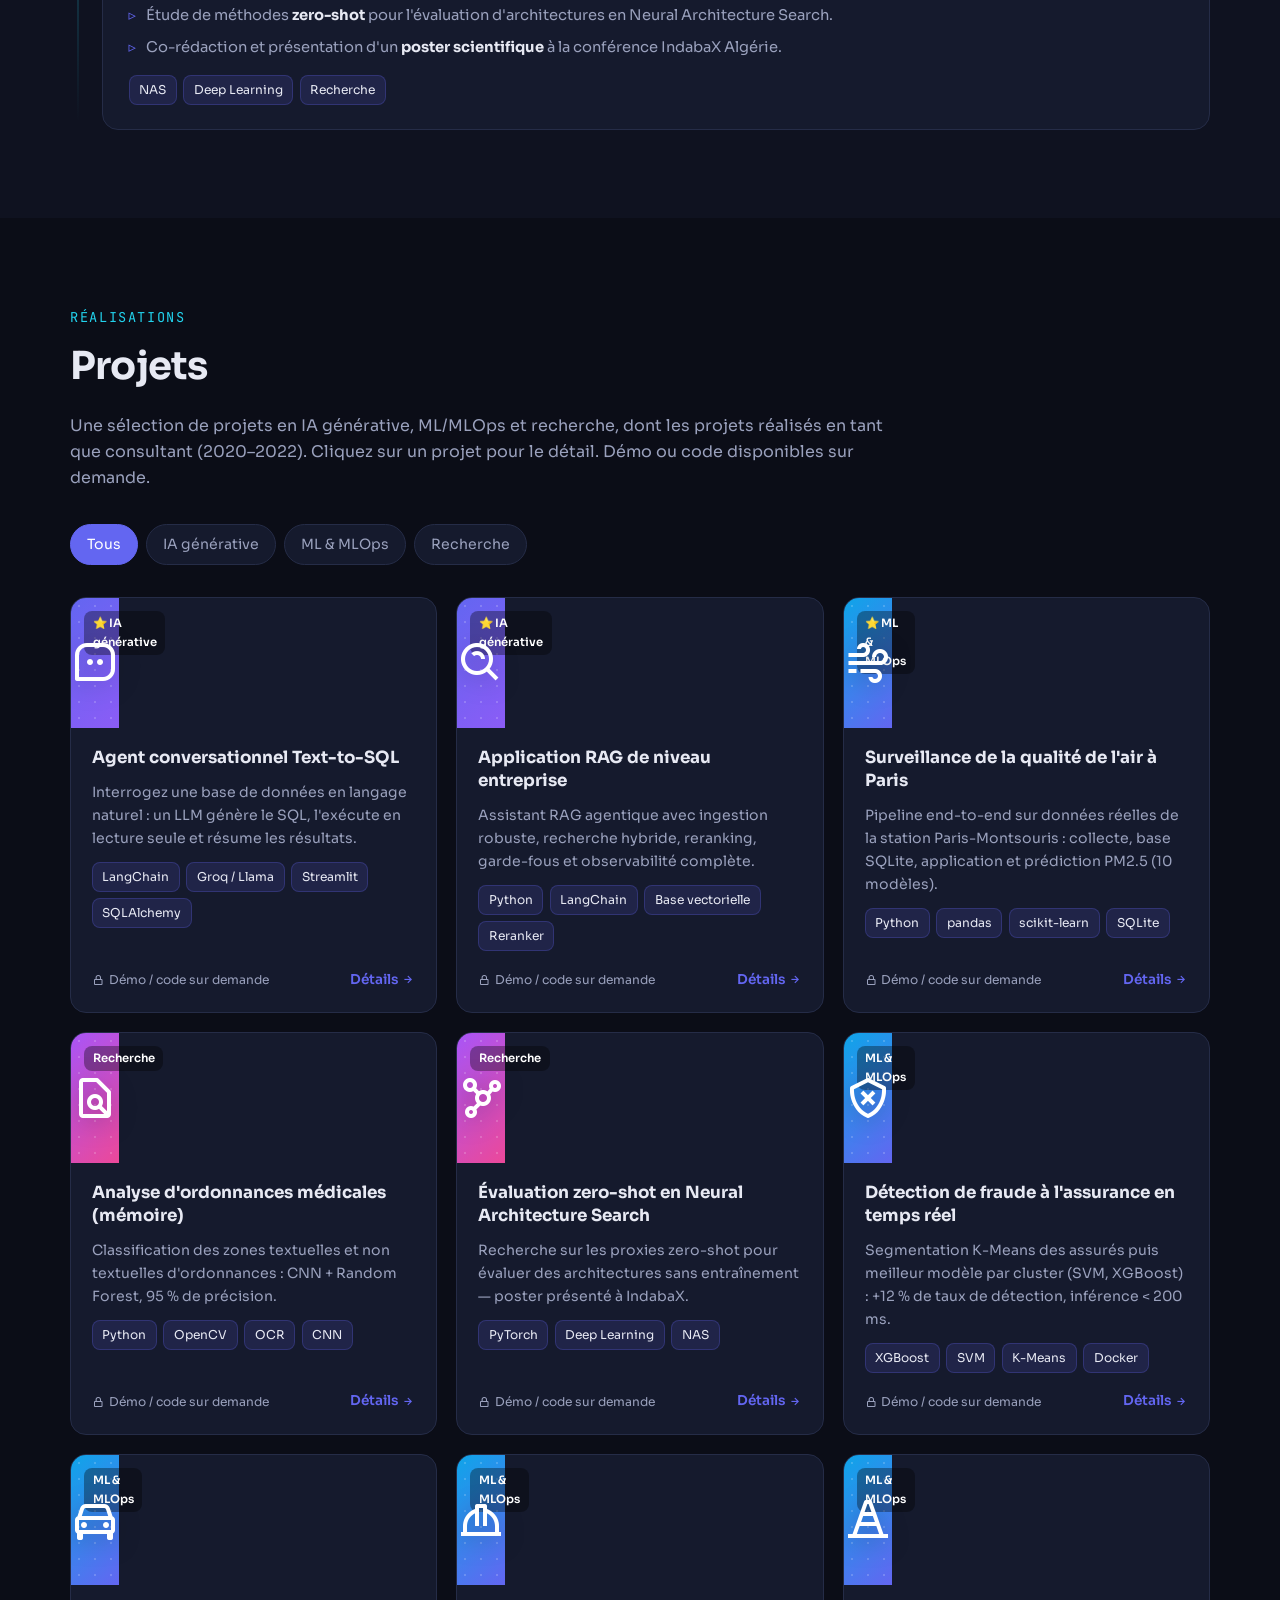
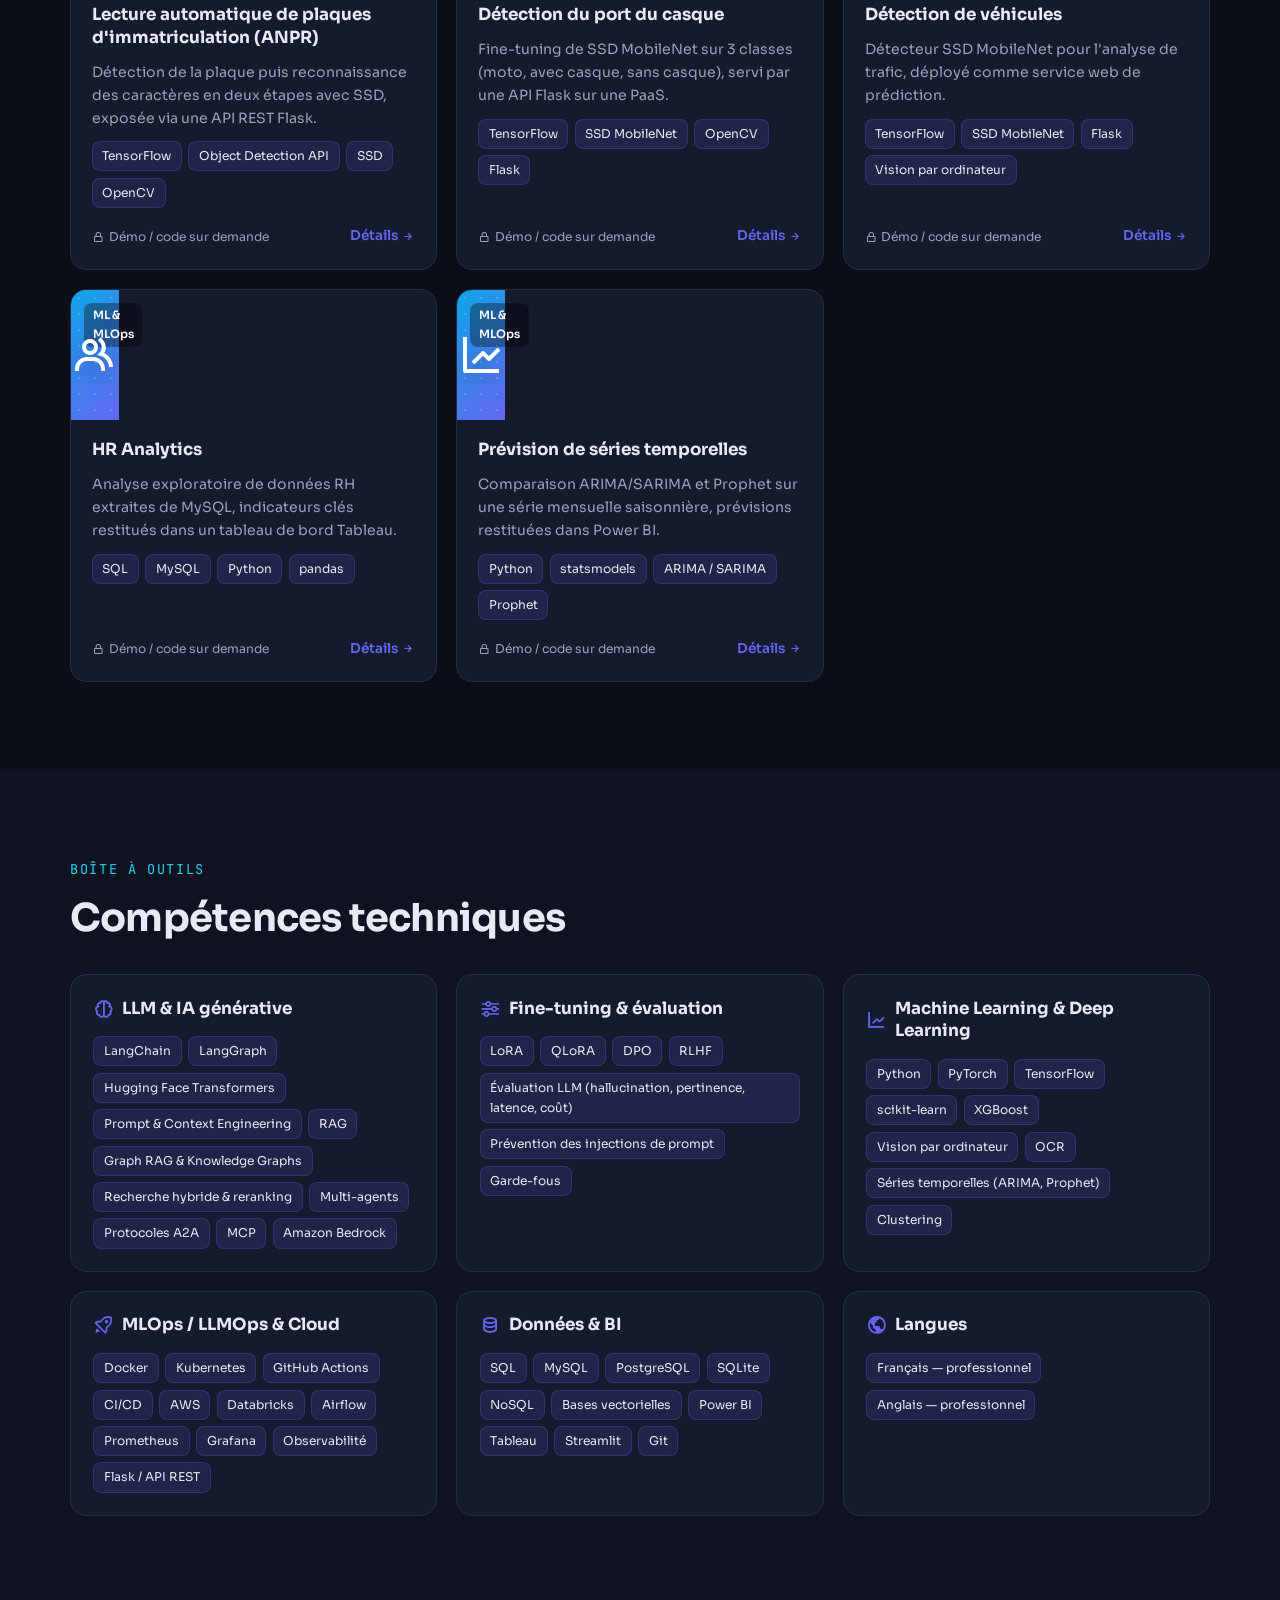
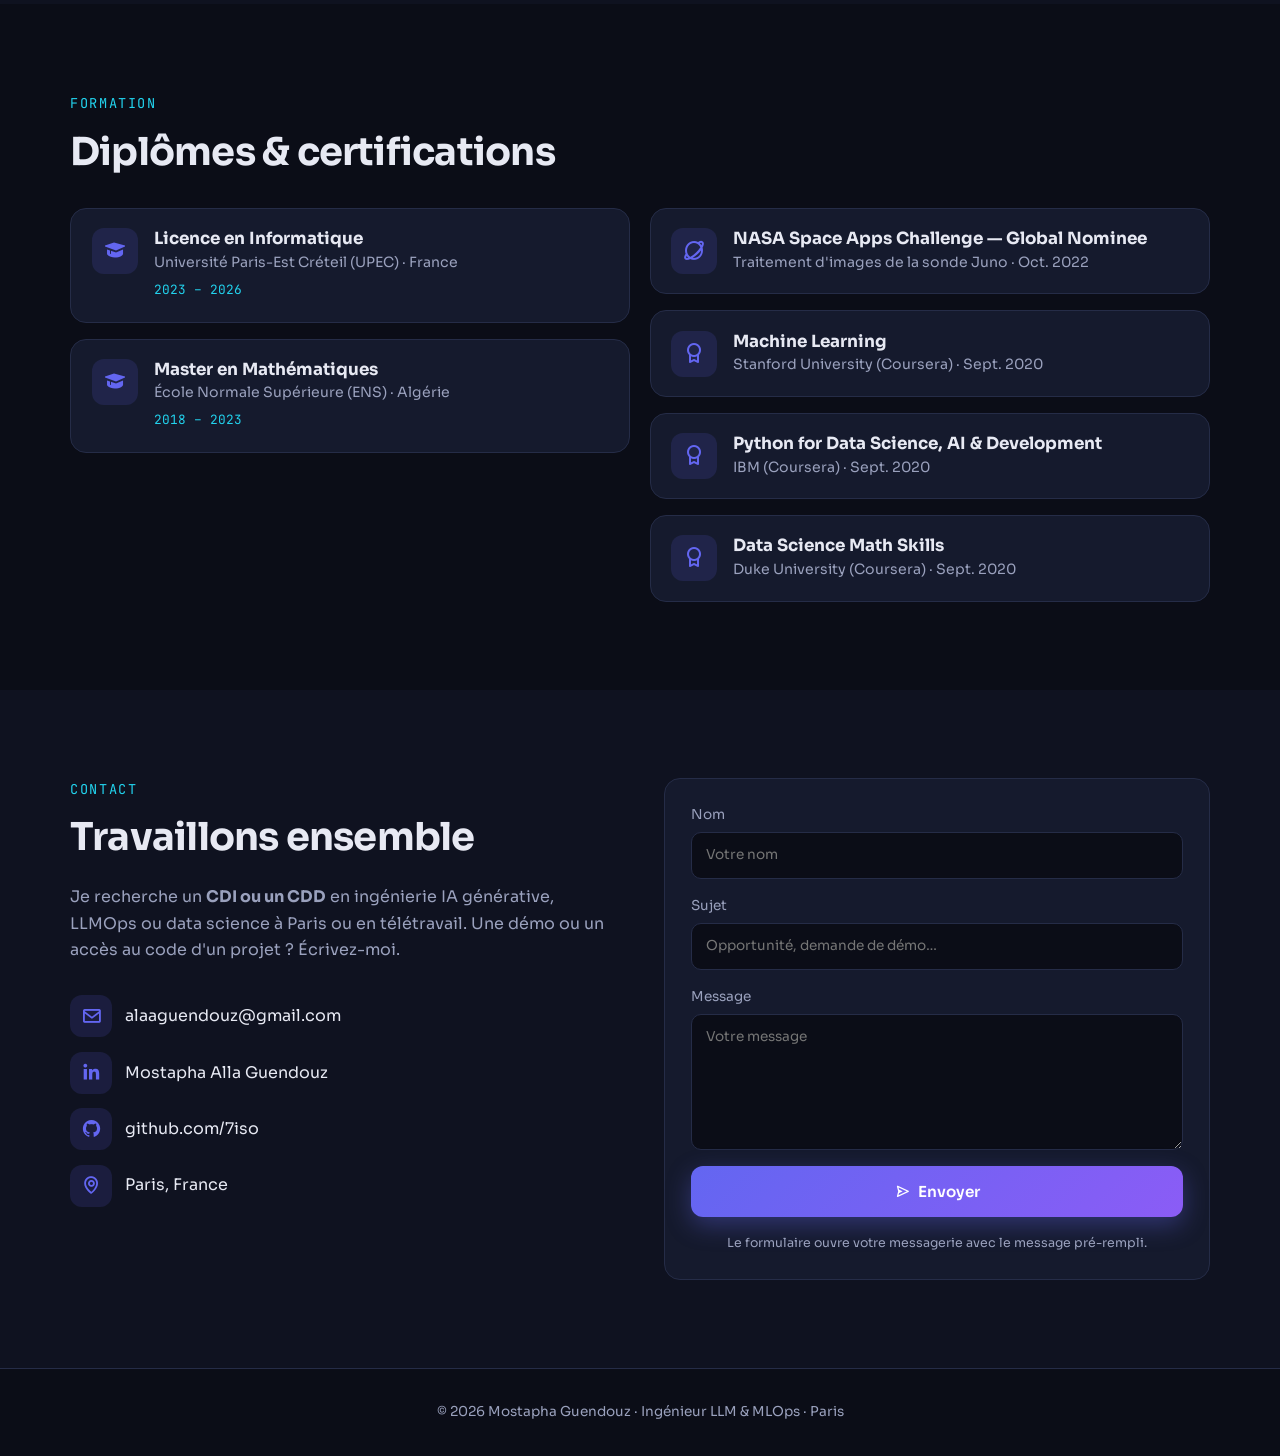
==== commit a0a8e2a4: "Ajoute les 6 projets de conseil 2020-2022 à la section Projets (FR/EN) Co-Authored-By: Claude Opus 5" ====
--- a/index.html
+++ b/index.html
@@ -217,7 +217,7 @@
     <div class="wrap">
       <p class="kicker">Réalisations</p>
       <h2>Projets</h2>
-      <p class="section-sub">Une sélection de projets en IA générative, MLOps et recherche (les projets de conseil 2020–2022 sont détaillés dans l'expérience). Cliquez sur un projet pour le détail. Démo ou code disponibles sur demande.</p>
+      <p class="section-sub">Une sélection de projets en IA générative, ML/MLOps et recherche, dont les projets réalisés en tant que consultant (2020–2022). Cliquez sur un projet pour le détail. Démo ou code disponibles sur demande.</p>
       <div class="filters" role="tablist" aria-label="Filtrer les projets">
         <button class="filter active" data-filter="all">Tous</button>
         <button class="filter" data-filter="llm">IA générative</button>
